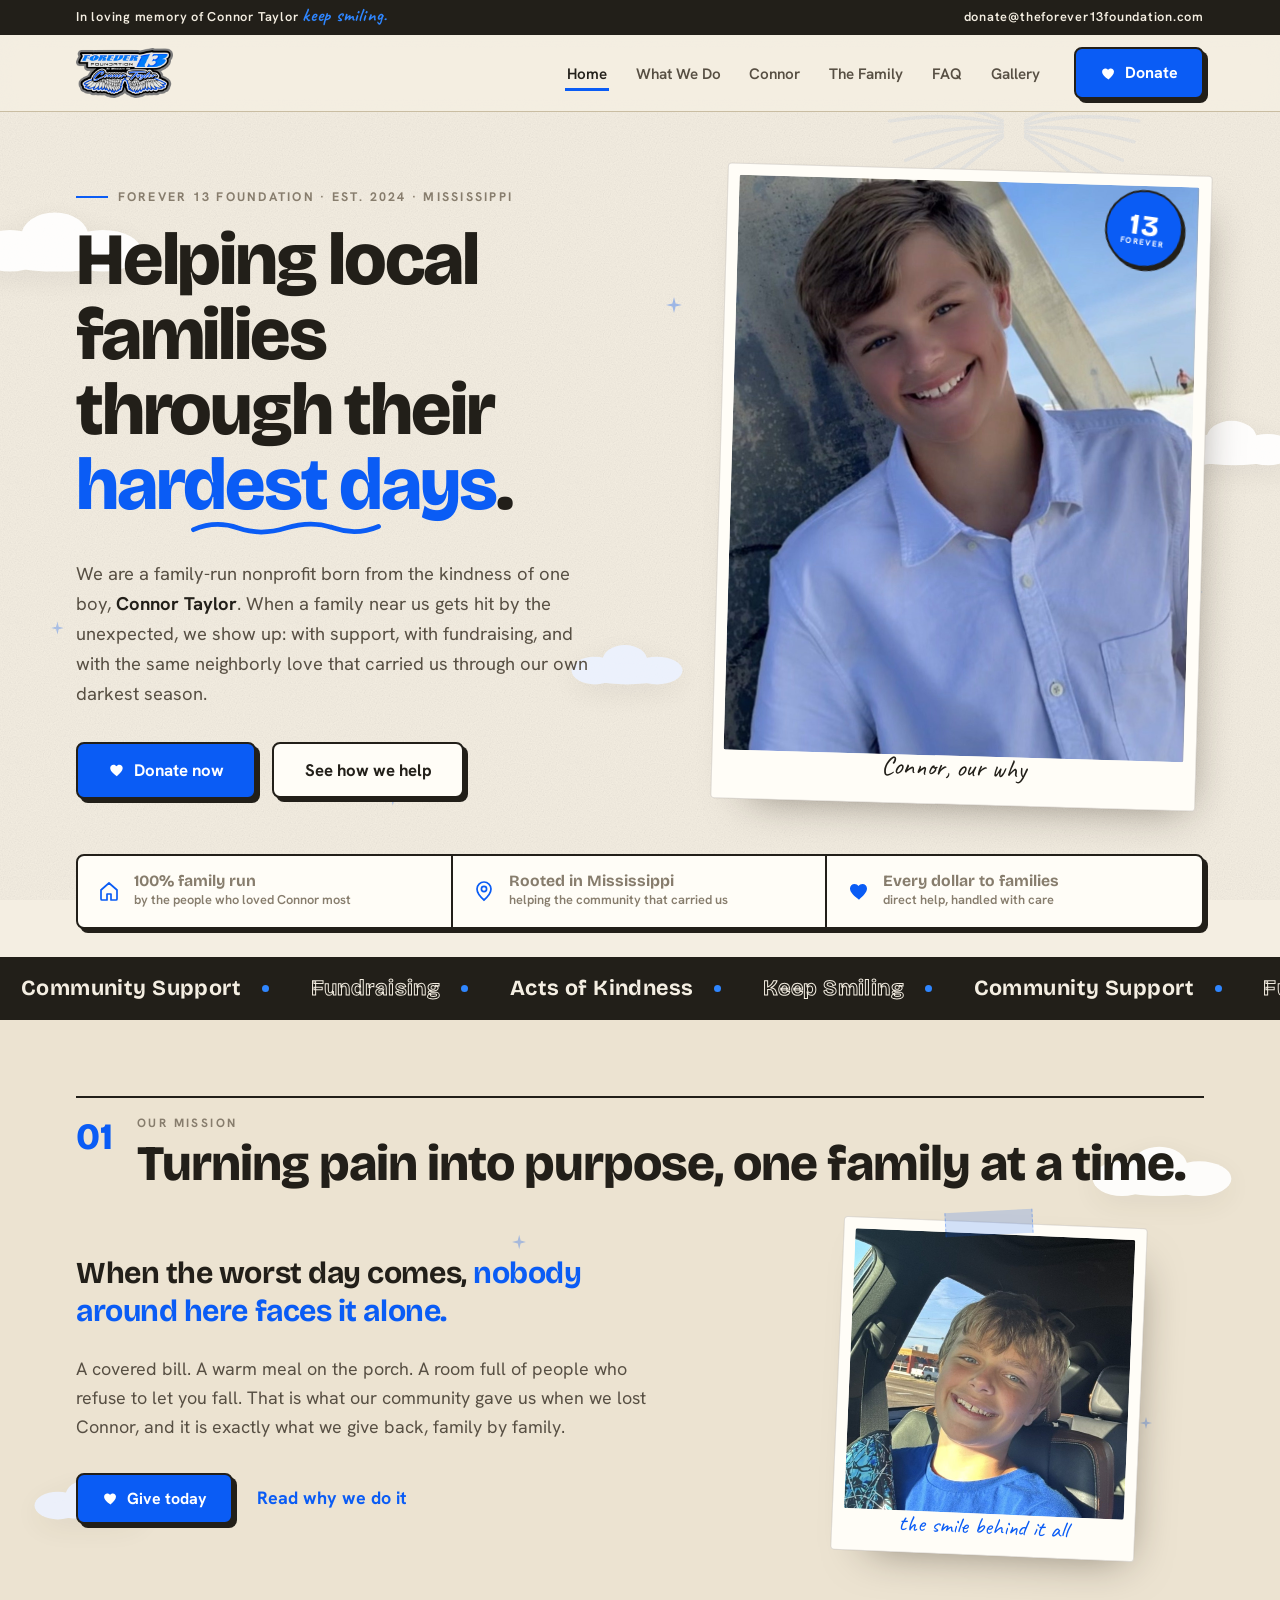
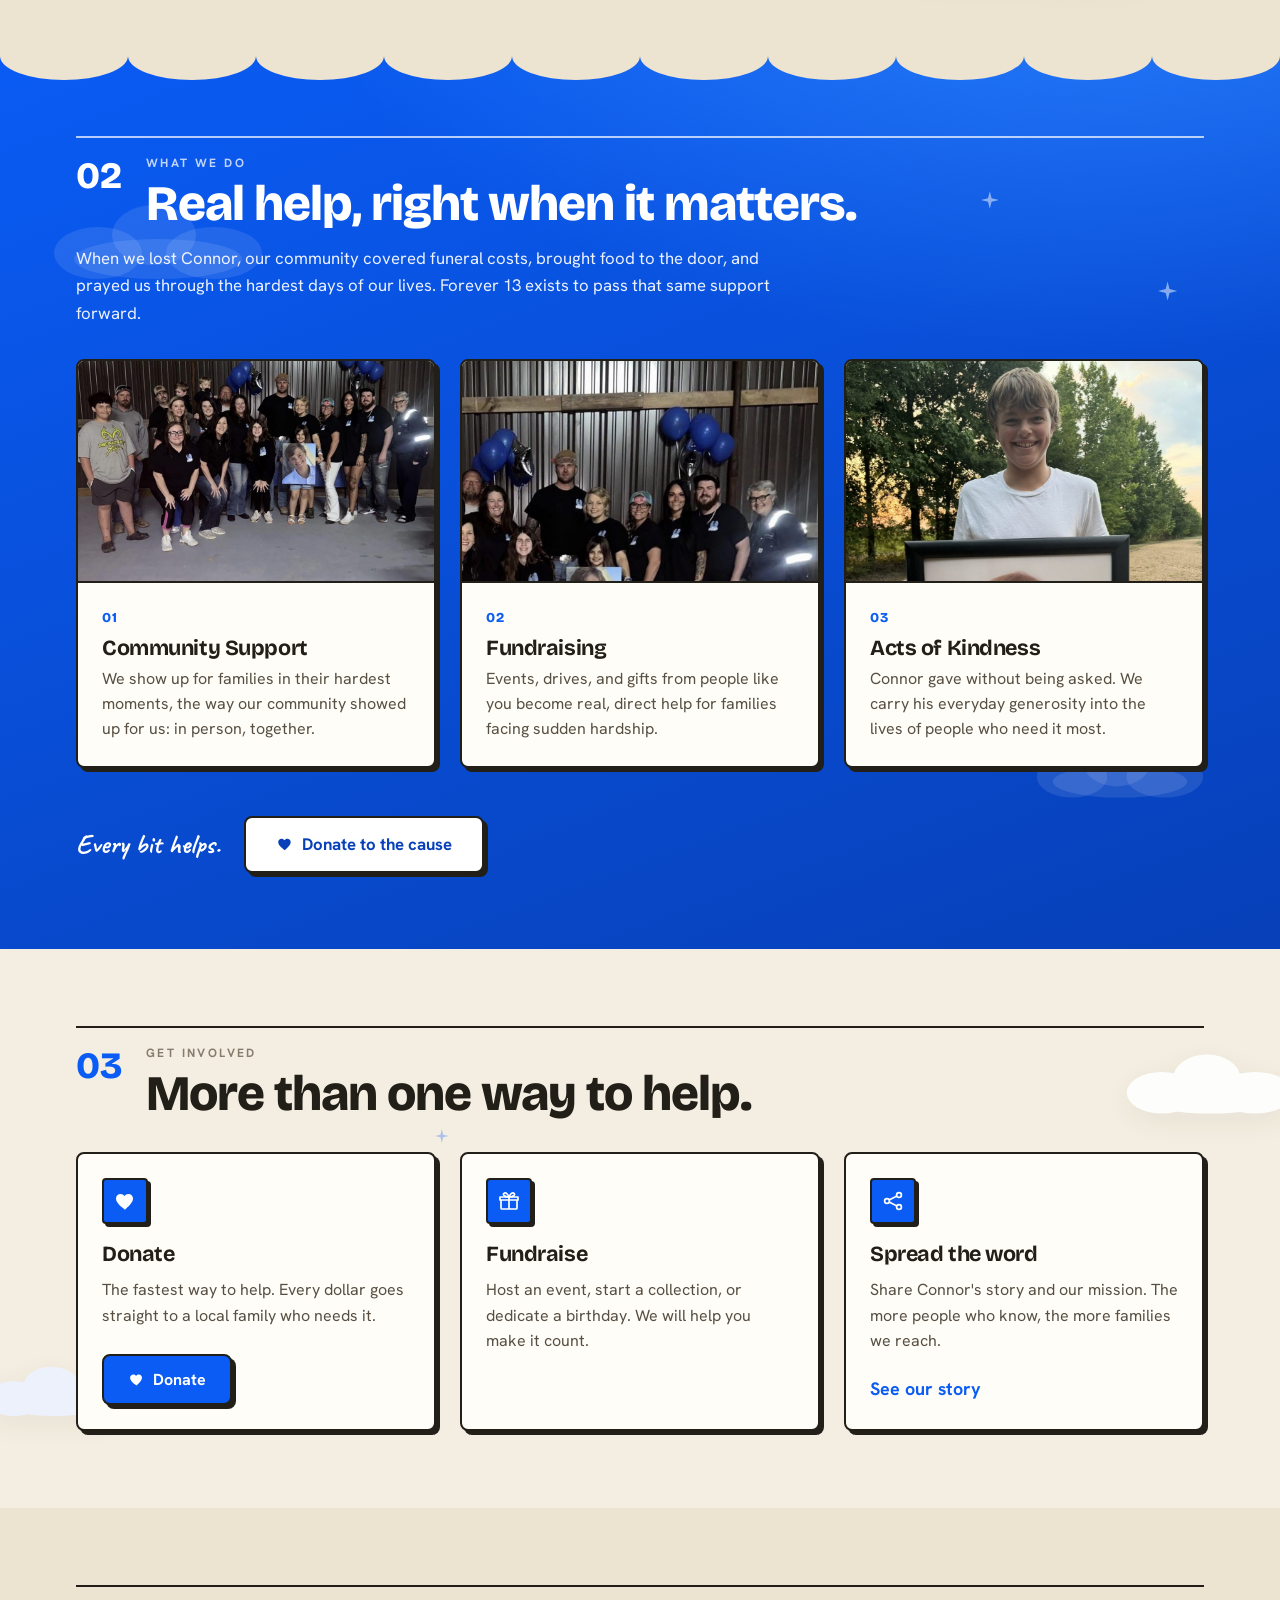
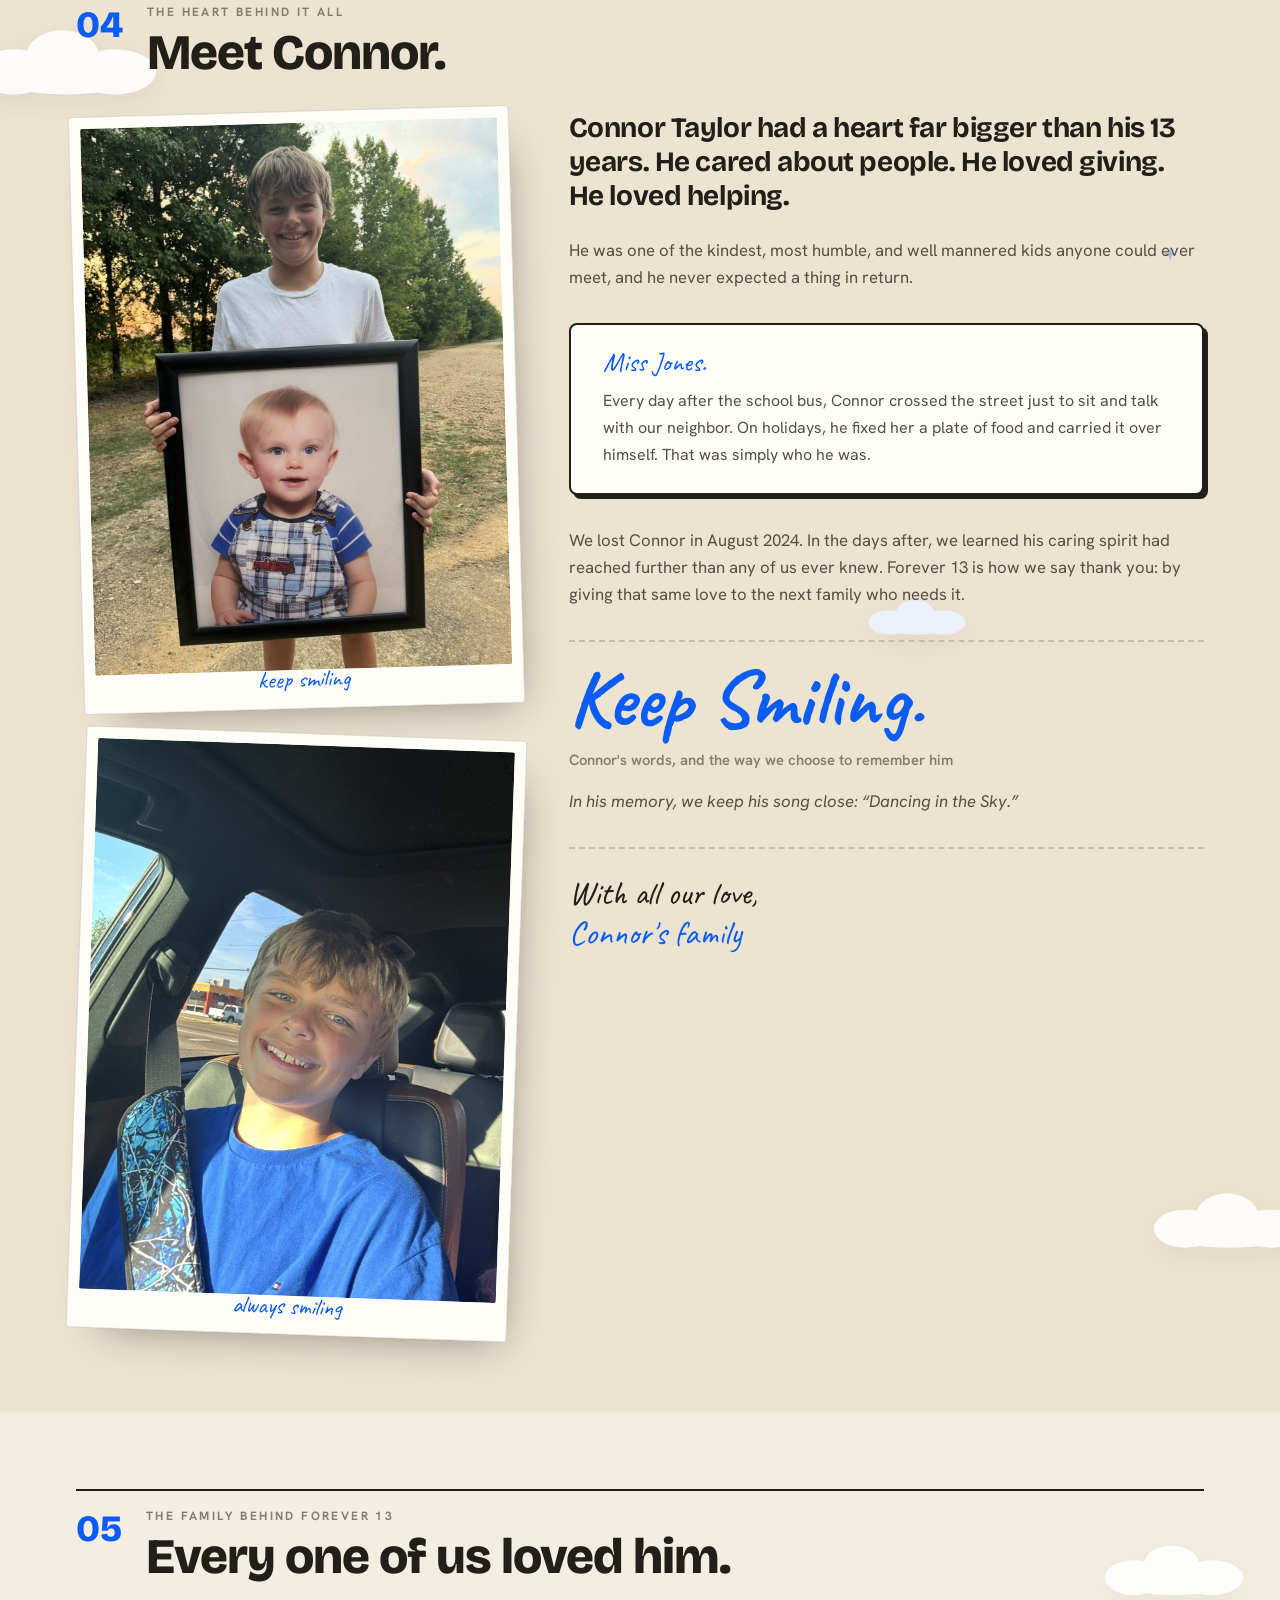
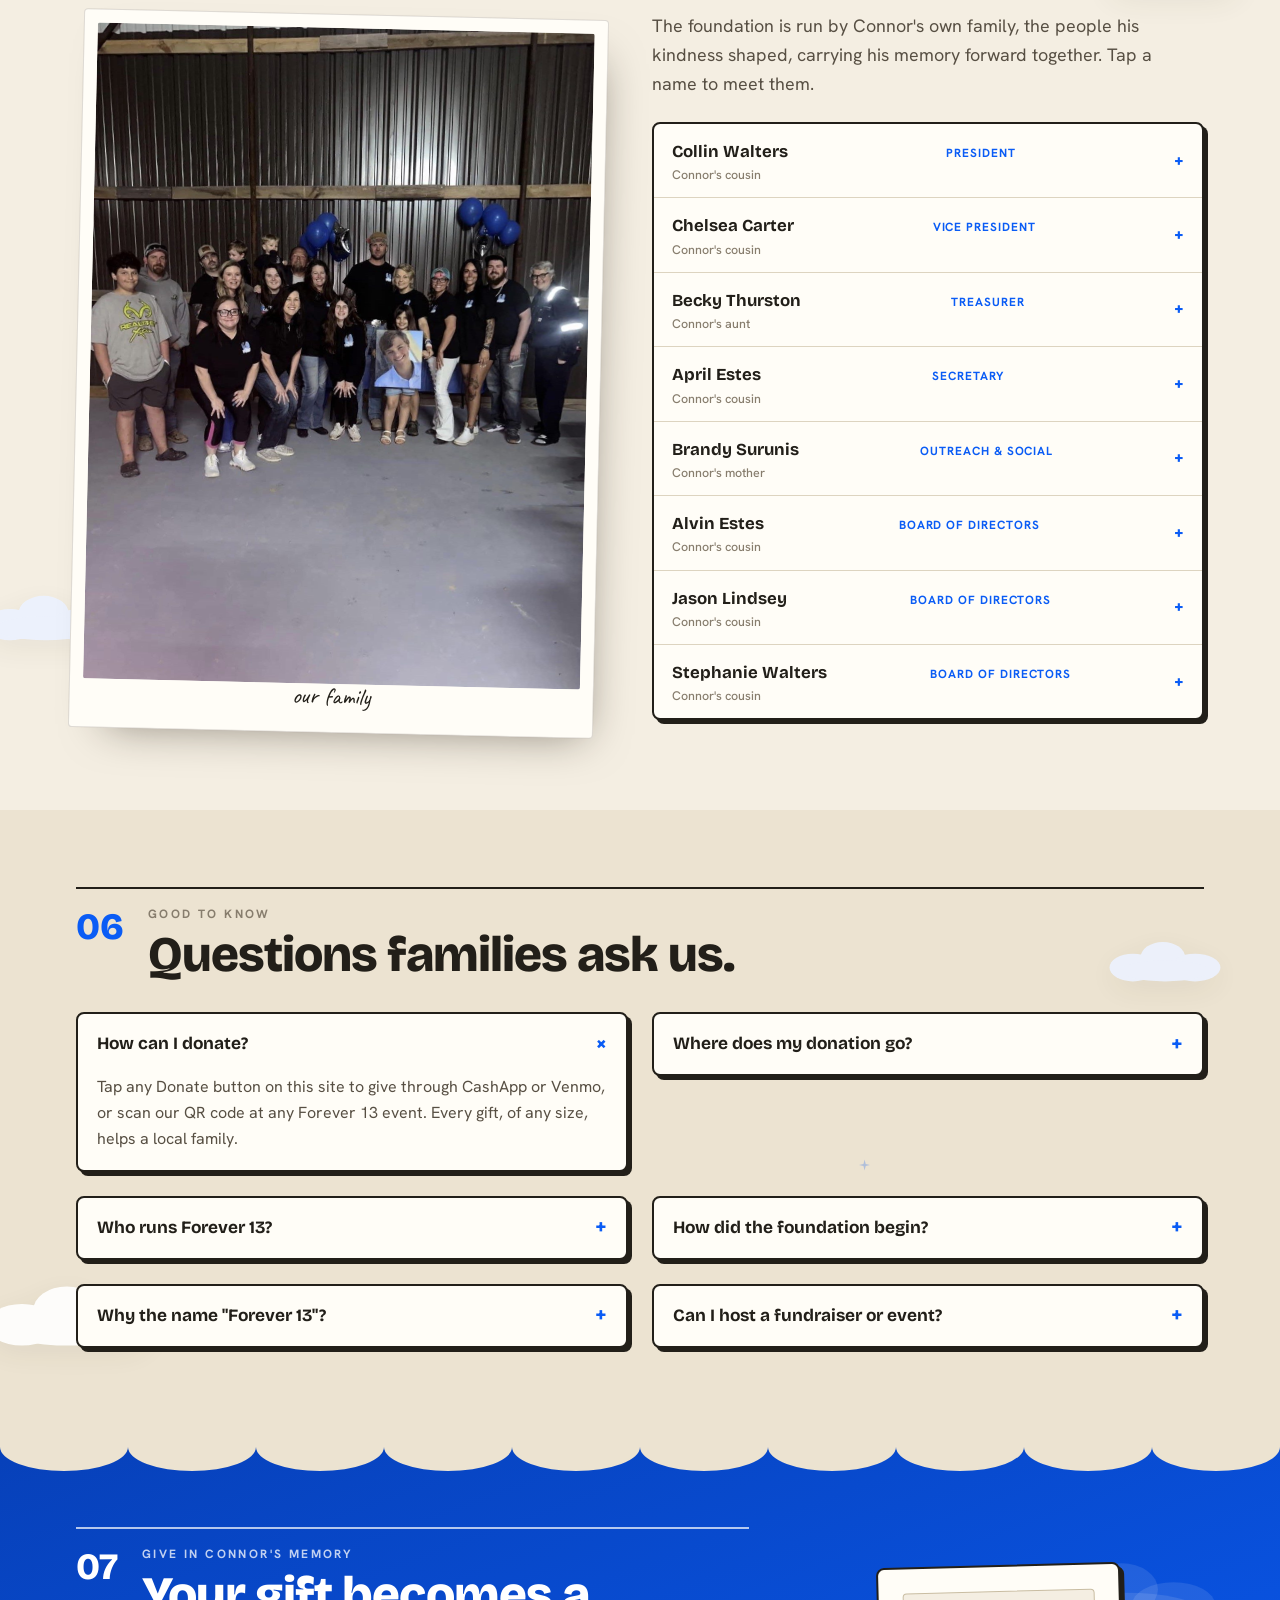
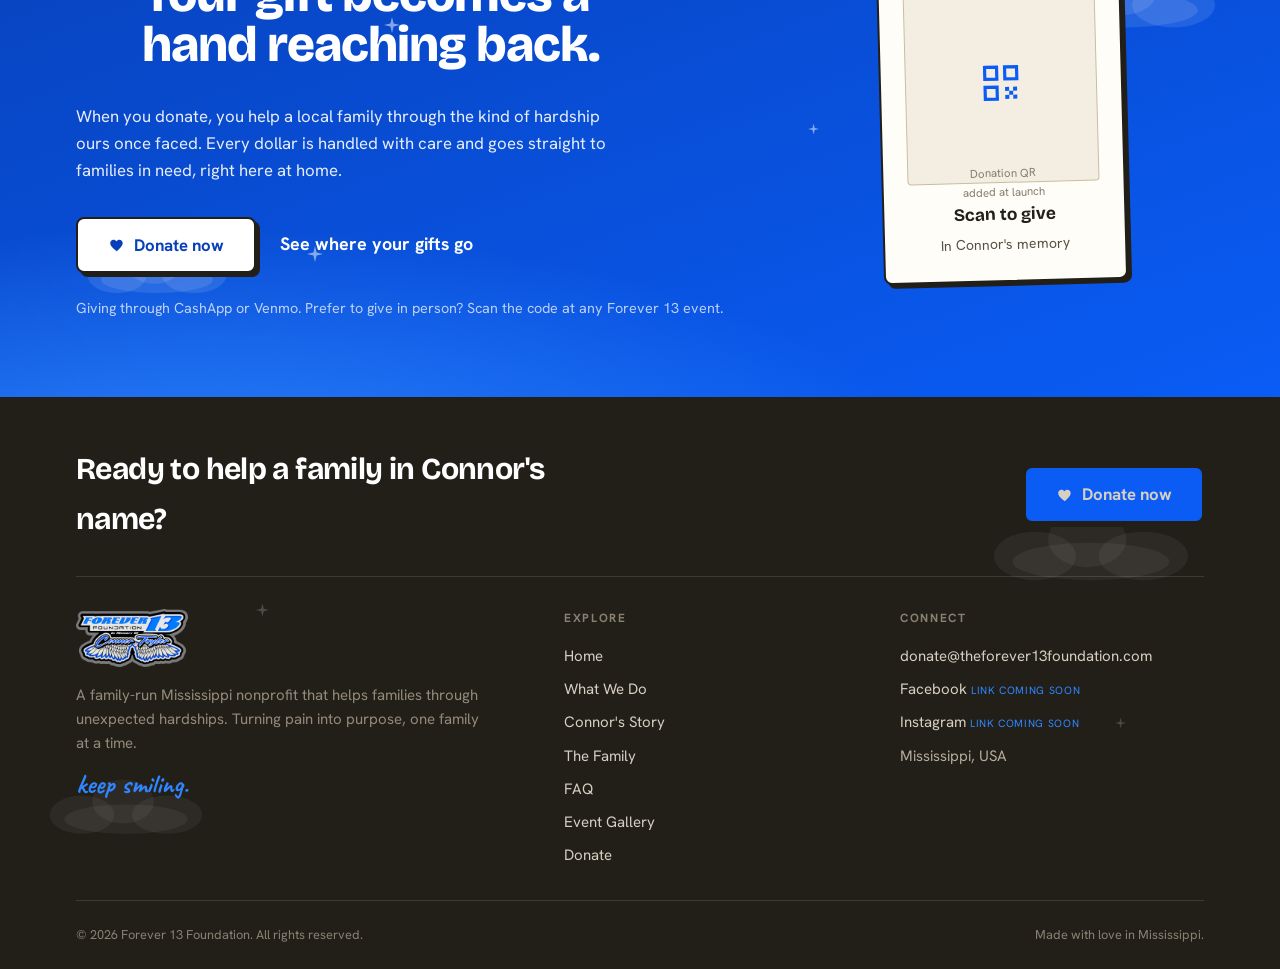
==== index.html @ 0d4c7479 "Add full team bios from the family's team document Each roster row is now expandable: tap a member's" ====
<!DOCTYPE html>
<html lang="en">
  <head>
    <meta charset="UTF-8" />
    <meta name="viewport" content="width=device-width, initial-scale=1.0" />
    <title>Forever 13 Foundation | A Mississippi Nonprofit</title>
    <meta
      name="description"
      content="Forever 13 Foundation is a family-run Mississippi nonprofit that helps local families through unexpected hardships with community support, fundraising, and acts of kindness. Founded in memory of Connor Taylor."
    />
    <meta name="theme-color" content="#0a5cf5" />
    <meta property="og:type" content="website" />
    <meta property="og:title" content="Forever 13 Foundation | A Mississippi Nonprofit" />
    <meta property="og:description" content="Helping local families through their hardest days. Turning pain into purpose, one family at a time." />
    <meta property="og:image" content="assets/img/connor-hero.jpg" />
    <link rel="icon" type="image/png" sizes="512x512" href="assets/img/favicon.png" />
    <link rel="apple-touch-icon" href="assets/img/apple-touch-icon.png" />
    <link rel="preconnect" href="https://fonts.googleapis.com" />
    <link rel="preconnect" href="https://fonts.gstatic.com" crossorigin />
    <link
      href="https://fonts.googleapis.com/css2?family=Bricolage+Grotesque:opsz,wght@12..96,500;12..96,600;12..96,700;12..96,800&family=Caveat:wght@600;700&family=Hanken+Grotesk:wght@400;500;600;700&display=swap"
      rel="stylesheet"
    />
    <link rel="stylesheet" href="assets/css/styles.css" />
  </head>
  <body>
    <a class="skip-link" href="#main">Skip to content</a>

    <!-- =========================== SVG sprite =========================== -->
    <svg width="0" height="0" style="position: absolute" aria-hidden="true" focusable="false">
      <symbol id="wings" viewBox="0 0 260 130">
        <g fill="none" stroke="currentColor" stroke-width="3" stroke-linecap="round">
          <path d="M120 52 C96 40 66 36 30 40" /><path d="M120 55 C94 48 60 46 22 52" /><path d="M120 58 C96 56 62 60 26 70" /><path d="M120 61 C98 64 68 72 36 86" /><path d="M120 64 C100 72 76 84 50 100" /><path d="M120 66 C104 78 86 92 66 110" />
          <path d="M140 52 C164 40 194 36 230 40" /><path d="M140 55 C166 48 200 46 238 52" /><path d="M140 58 C164 56 198 60 234 70" /><path d="M140 61 C162 64 192 72 224 86" /><path d="M140 64 C160 72 184 84 210 100" /><path d="M140 66 C156 78 174 92 194 110" />
        </g>
      </symbol>
      <symbol id="cloud" viewBox="0 0 120 44">
        <g fill="currentColor">
          <ellipse cx="30" cy="30" rx="22" ry="13" />
          <ellipse cx="58" cy="21" rx="21" ry="15" />
          <ellipse cx="88" cy="30" rx="24" ry="13" />
          <ellipse cx="60" cy="33" rx="42" ry="10" />
        </g>
      </symbol>
      <symbol id="cloud-scallop" viewBox="0 0 1200 80">
        <path
          fill="currentColor"
          d="M0 40 a60 40 0 0 0 120 0 a60 40 0 0 0 120 0 a60 40 0 0 0 120 0 a60 40 0 0 0 120 0 a60 40 0 0 0 120 0 a60 40 0 0 0 120 0 a60 40 0 0 0 120 0 a60 40 0 0 0 120 0 a60 40 0 0 0 120 0 a60 40 0 0 0 120 0 L1200 0 L0 0 Z"
        />
      </symbol>
      <symbol id="i-heart" viewBox="0 0 24 24"><path fill="currentColor" d="M12 20.7C7.3 17.3 3 13.6 3 9.6 3 7 5 5 7.6 5c1.6 0 3 .8 3.9 2.1C12.4 5.8 13.8 5 15.4 5 18 5 20 7 20 9.6c0 4-4.3 7.7-8 11.1z" /></symbol>
      <symbol id="i-menu" viewBox="0 0 24 24"><path fill="none" stroke="currentColor" stroke-width="2" stroke-linecap="round" d="M4 7h16M4 12h16M4 17h16" /></symbol>
      <symbol id="i-close" viewBox="0 0 24 24"><path fill="none" stroke="currentColor" stroke-width="2" stroke-linecap="round" d="M6 6l12 12M18 6L6 18" /></symbol>
      <symbol id="i-left" viewBox="0 0 24 24"><path fill="none" stroke="currentColor" stroke-width="2" stroke-linecap="round" stroke-linejoin="round" d="M15 5l-7 7 7 7" /></symbol>
      <symbol id="i-right" viewBox="0 0 24 24"><path fill="none" stroke="currentColor" stroke-width="2" stroke-linecap="round" stroke-linejoin="round" d="M9 5l7 7-7 7" /></symbol>
      <symbol id="i-photo" viewBox="0 0 24 24"><rect x="3" y="5" width="18" height="14" rx="2" fill="none" stroke="currentColor" stroke-width="1.6" /><circle cx="8.5" cy="10" r="1.6" fill="currentColor" /><path fill="none" stroke="currentColor" stroke-width="1.6" stroke-linejoin="round" d="M4 17l5-4 4 3 3-2 4 3" /></symbol>
      <symbol id="i-qr" viewBox="0 0 24 24"><path fill="none" stroke="currentColor" stroke-width="1.6" d="M4 4h6v6H4zM14 4h6v6h-6zM4 14h6v6H4z" /><path fill="currentColor" d="M14 14h2v2h-2zM18 14h2v2h-2zM16 16h2v2h-2zM14 18h2v2h-2zM18 18h2v2h-2z" /></symbol>
      <symbol id="i-gift" viewBox="0 0 24 24"><path fill="none" stroke="currentColor" stroke-width="1.7" stroke-linejoin="round" d="M4 11h16v8a1 1 0 0 1-1 1H5a1 1 0 0 1-1-1zM3 8h18v3H3zM12 8v12" /><path fill="none" stroke="currentColor" stroke-width="1.7" d="M12 8S10 3 7.5 4C5 5 7 8 12 8zM12 8s2-5 4.5-4C19 5 17 8 12 8z" /></symbol>
      <symbol id="i-share" viewBox="0 0 24 24"><g fill="none" stroke="currentColor" stroke-width="1.7"><circle cx="6" cy="12" r="2.4" /><circle cx="18" cy="6" r="2.4" /><circle cx="18" cy="18" r="2.4" /><path d="M8.1 10.9l7.8-3.8M8.1 13.1l7.8 3.8" /></g></symbol>
      <symbol id="i-pin" viewBox="0 0 24 24"><path fill="none" stroke="currentColor" stroke-width="1.7" d="M12 21s-7-6.1-7-11a7 7 0 0 1 14 0c0 4.9-7 11-7 11z" /><circle cx="12" cy="10" r="2.6" fill="none" stroke="currentColor" stroke-width="1.7" /></symbol>
      <symbol id="spark" viewBox="0 0 24 24"><path fill="currentColor" d="M12 0 L14.4 9.6 L24 12 L14.4 14.4 L12 24 L9.6 14.4 L0 12 L9.6 9.6 Z" /></symbol>
      <symbol id="i-home" viewBox="0 0 24 24"><path fill="none" stroke="currentColor" stroke-width="1.7" stroke-linejoin="round" d="M4 11l8-7 8 7v9a1 1 0 0 1-1 1h-5v-6h-4v6H5a1 1 0 0 1-1-1z" /></symbol>
    </svg>

    <!-- ============================== Topbar ============================ -->
    <div class="topbar">
      <div class="container topbar__inner">
        <span>In loving memory of Connor Taylor <span class="script">keep smiling.</span></span>
        <span class="topbar__right"><a href="mailto:donate@theforever13foundation.com">donate@theforever13foundation.com</a></span>
      </div>
    </div>

    <!-- ============================== Header ============================= -->
    <header class="site-header">
      <div class="container site-header__inner">
        <a class="brand" href="index.html" aria-label="Forever 13 Foundation home">
          <img src="assets/img/logo.png" alt="Forever 13 Foundation, in memory of Connor Taylor" />
        </a>
        <nav class="nav" data-nav aria-label="Primary">
          <ul class="nav__links">
            <li><a href="index.html" aria-current="page">Home</a></li>
            <li><a href="#dowork">What We Do</a></li>
            <li><a href="#connor">Connor</a></li>
            <li><a href="#family">The Family</a></li>
            <li><a href="#faq">FAQ</a></li>
            <li><a href="gallery.html">Gallery</a></li>
          </ul>
          <a class="btn" data-donate href="#give">
            <svg class="heartbeat" aria-hidden="true"><use href="#i-heart" /></svg>Donate
          </a>
          <button class="nav__toggle" data-nav-toggle aria-label="Menu" aria-expanded="false">
            <svg aria-hidden="true"><use href="#i-menu" /></svg>
          </button>
        </nav>
      </div>
    </header>

    <main id="main">
      <!-- =============================== Hero ============================ -->
      <section class="hero">
        <svg class="hero__watermark" data-parallax aria-hidden="true"><use href="#wings" /></svg>
        <svg class="cloud" style="top: 6%; left: -3%; width: 12rem; --dur: 30s" aria-hidden="true"><use href="#cloud" /></svg>
        <svg class="cloud cloud--tint" style="bottom: 26%; left: 44%; width: 8rem; --dur: 24s; --del: -8s" aria-hidden="true"><use href="#cloud" /></svg>
        <svg class="cloud" style="top: 30%; right: -2%; width: 9rem; --dur: 27s; --del: -5s" aria-hidden="true"><use href="#cloud" /></svg>
        <svg class="spark" style="top: 14%; left: 52%; width: 1rem; color: var(--blue); opacity: 0.35; --tdel: -1s; --sx: 18px; --sy: -22px" aria-hidden="true"><use href="#spark" /></svg>
        <svg class="spark" style="bottom: 30%; left: 4%; width: 0.8rem; color: var(--blue); opacity: 0.3; --tdel: -2.5s; --sx: -14px; --sy: -16px" aria-hidden="true"><use href="#spark" /></svg>
        <svg class="spark" style="top: 48%; right: 6%; width: 0.7rem; color: var(--blue); opacity: 0.3; --tdel: -4s; --sdur: 11s; --sy: -26px" aria-hidden="true"><use href="#spark" /></svg>
        <svg class="spark" style="bottom: 10%; left: 30%; width: 1.1rem; color: var(--blue); opacity: 0.25; --tdel: -1.2s; --sdur: 8s; --sx: 20px" aria-hidden="true"><use href="#spark" /></svg>
        <div class="container">
          <div class="hero__grid">
            <div class="hero__content">
              <p class="hero__eyebrow">Forever 13 Foundation &middot; Est. 2024 &middot; Mississippi</p>
              <h1 class="hero__title">
                Helping local families through their <span class="u">hardest days</span>.
              </h1>
              <p class="hero__copy">
                We are a family-run nonprofit born from the kindness of one boy,
                <b>Connor Taylor</b>. When a family near us gets hit by the
                unexpected, we show up: with support, with fundraising, and with
                the same neighborly love that carried us through our own darkest
                season.
              </p>
              <div class="hero__actions">
                <a class="btn btn--lg" data-donate href="#give">
                  <svg class="heartbeat" aria-hidden="true"><use href="#i-heart" /></svg>
                  Donate now
                </a>
                <a class="btn btn--paper btn--lg" href="#dowork">See how we help</a>
              </div>
            </div>

            <div class="hero__photo">
              <figure>
                <div class="frame-img">
                  <img
                    src="assets/img/connor-hero.jpg"
                    alt="Connor Taylor smiling on the beach"
                    width="1179"
                    height="1474"
                  />
                </div>
                <figcaption>Connor, our why</figcaption>
              </figure>
              <div class="hero__sticker" aria-hidden="true">
                <span><b>13</b>forever</span>
              </div>
            </div>
          </div>

          <div class="factbar">
            <div class="fact">
              <svg aria-hidden="true"><use href="#i-home" /></svg>
              <span><b>100% family run</b><span>by the people who loved Connor most</span></span>
            </div>
            <div class="fact">
              <svg aria-hidden="true"><use href="#i-pin" /></svg>
              <span><b>Rooted in Mississippi</b><span>helping the community that carried us</span></span>
            </div>
            <div class="fact">
              <svg aria-hidden="true"><use href="#i-heart" /></svg>
              <span><b>Every dollar to families</b><span>direct help, handled with care</span></span>
            </div>
          </div>
        </div>
      </section>
      <span data-hero-end aria-hidden="true"></span>

      <!-- ============================= Marquee ========================== -->
      <div class="marquee" aria-hidden="true">
        <div class="marquee__track">
          <span>Community Support</span><span class="alt">Fundraising</span><span>Acts of Kindness</span><span class="alt">Keep Smiling</span><span>Community Support</span><span class="alt">Fundraising</span><span>Acts of Kindness</span><span class="alt">Keep Smiling</span><span>Community Support</span><span class="alt">Fundraising</span><span>Acts of Kindness</span><span class="alt">Keep Smiling</span>
          <span>Community Support</span><span class="alt">Fundraising</span><span>Acts of Kindness</span><span class="alt">Keep Smiling</span><span>Community Support</span><span class="alt">Fundraising</span><span>Acts of Kindness</span><span class="alt">Keep Smiling</span><span>Community Support</span><span class="alt">Fundraising</span><span>Acts of Kindness</span><span class="alt">Keep Smiling</span>
        </div>
      </div>

      <!-- ============================= Mission ========================== -->
      <section class="section mission">
        <svg class="cloud" style="top: 12%; right: 3%; width: 10rem; --dur: 28s" aria-hidden="true"><use href="#cloud" /></svg>
        <svg class="cloud cloud--tint" style="bottom: 10%; left: 2%; width: 8rem; --dur: 23s; --del: -7s" aria-hidden="true"><use href="#cloud" /></svg>
        <svg class="spark" style="top: 24%; left: 40%; width: 0.9rem; color: var(--blue); opacity: 0.3; --tdel: -3s; --sx: 18px; --sy: -14px" aria-hidden="true"><use href="#spark" /></svg>
        <svg class="spark" style="bottom: 22%; right: 10%; width: 0.75rem; color: var(--blue); opacity: 0.28; --tdel: -1.6s; --sdur: 10s; --sx: -16px; --sy: -22px" aria-hidden="true"><use href="#spark" /></svg>
        <div class="container">
          <header class="sec-head sa">
            <span class="sec-index">01</span>
            <div>
              <p class="sec-label">Our mission</p>
              <h2>Turning pain into purpose, one family at a time.</h2>
            </div>
          </header>
          <div class="mission__grid">
            <div>
              <p class="mission__statement sa">
                When the worst day comes, <em>nobody around here faces it alone.</em>
              </p>
              <p class="mission__copy sa">
                A covered bill. A warm meal on the porch. A room full of people
                who refuse to let you fall. That is what our community gave us
                when we lost Connor, and it is exactly what we give back, family
                by family.
              </p>
              <div class="mission__actions sa">
                <a class="btn" data-donate href="#give">
                  <svg class="heartbeat" aria-hidden="true"><use href="#i-heart" /></svg>
                  Give today
                </a>
                <a class="textlink" href="#connor">Read why we do it</a>
              </div>
            </div>
            <div class="mission__photo floaty sa-pop">
              <span class="tape" aria-hidden="true"></span>
              <figure>
                <div class="frame-img">
                  <img
                    src="assets/img/mission-smile.jpg"
                    alt="Connor Taylor smiling in the sunshine"
                    width="900"
                    height="900"
                    loading="lazy"
                  />
                </div>
                <figcaption>the smile behind it all</figcaption>
              </figure>
            </div>
          </div>
        </div>
      </section>

      <!-- =========================== What we do ========================= -->
      <section class="section dowork on-blue" id="dowork">
        <svg class="cloud-edge cloud-edge--alt" viewBox="0 0 1200 80" preserveAspectRatio="none" aria-hidden="true"><use href="#cloud-scallop" /></svg>
        <svg class="dowork__wm" aria-hidden="true"><use href="#wings" /></svg>
        <svg class="cloud cloud--ghost" style="top: 14%; left: 3%; width: 15rem; --dur: 34s" aria-hidden="true"><use href="#cloud" /></svg>
        <svg class="cloud cloud--ghost" style="bottom: 12%; right: 5%; width: 12rem; --dur: 26s; --del: -12s" aria-hidden="true"><use href="#cloud" /></svg>
        <svg class="cloud cloud--ghost" style="top: 46%; left: 40%; width: 9rem; --dur: 22s; --del: -6s" aria-hidden="true"><use href="#cloud" /></svg>
        <svg class="spark" style="top: 10%; right: 22%; width: 1.1rem; --tdel: -1.4s; --sx: -20px; --sy: -18px" aria-hidden="true"><use href="#spark" /></svg>
        <svg class="spark" style="top: 60%; left: 8%; width: 0.85rem; --tdel: -3.2s; --sdur: 10s; --sx: 16px; --sy: -24px" aria-hidden="true"><use href="#spark" /></svg>
        <svg class="spark" style="bottom: 14%; right: 40%; width: 0.9rem; --tdel: -2s; --sx: 18px; --sy: -18px" aria-hidden="true"><use href="#spark" /></svg>
        <svg class="spark" style="top: 30%; left: 22%; width: 0.7rem; --tdel: -0.8s; --sdur: 12s; --sx: -20px; --sy: -14px" aria-hidden="true"><use href="#spark" /></svg>
        <svg class="spark" style="top: 20%; right: 8%; width: 1.2rem; --tdel: -3.6s; --sdur: 8s; --sy: -28px" aria-hidden="true"><use href="#spark" /></svg>
        <svg class="spark" style="bottom: 34%; left: 46%; width: 0.8rem; --tdel: -5s; --sdur: 10s; --sx: 22px; --sy: -10px" aria-hidden="true"><use href="#spark" /></svg>
        <div class="container">
          <header class="sec-head sa">
            <span class="sec-index">02</span>
            <div>
              <p class="sec-label">What we do</p>
              <h2>Real help, right when it matters.</h2>
            </div>
          </header>
          <p class="dowork__intro sa">
            When we lost Connor, our community covered funeral costs, brought
            food to the door, and prayed us through the hardest days of our
            lives. Forever 13 exists to pass that same support forward.
          </p>
          <div class="pillars">
            <article class="pillar sa">
              <div class="pillar__img">
                <img src="assets/img/community.jpg" alt="The Forever 13 community gathered together at an event" width="1100" height="718" loading="lazy" />
              </div>
              <div class="pillar__body">
                <span class="pillar__num">01</span>
                <h3>Community Support</h3>
                <p>We show up for families in their hardest moments, the way our community showed up for us: in person, together.</p>
              </div>
            </article>
            <article class="pillar sa" style="animation-range: entry 0% entry 65%">
              <div class="pillar__img">
                <img src="assets/img/pillar-fundraising.jpg" alt="Blue balloons and smiling friends at a Forever 13 fundraiser" width="1000" height="628" loading="lazy" />
              </div>
              <div class="pillar__body">
                <span class="pillar__num">02</span>
                <h3>Fundraising</h3>
                <p>Events, drives, and gifts from people like you become real, direct help for families facing sudden hardship.</p>
              </div>
            </article>
            <article class="pillar sa" style="animation-range: entry 0% entry 75%">
              <div class="pillar__img">
                <img src="assets/img/pillar-kindness.jpg" alt="Connor smiling while holding a framed photo of himself as a baby" width="1000" height="625" loading="lazy" />
              </div>
              <div class="pillar__body">
                <span class="pillar__num">03</span>
                <h3>Acts of Kindness</h3>
                <p>Connor gave without being asked. We carry his everyday generosity into the lives of people who need it most.</p>
              </div>
            </article>
          </div>
          <div class="dowork__cta">
            <p class="script">Every bit helps.</p>
            <a class="btn btn--white btn--lg" data-donate href="#give">
              <svg class="heartbeat" aria-hidden="true"><use href="#i-heart" /></svg>
              Donate to the cause
            </a>
          </div>
        </div>
      </section>

      <!-- ========================== Get involved ======================== -->
      <section class="section involve" id="involve">
        <svg class="cloud" style="top: 10%; right: -2%; width: 12rem; --dur: 30s" aria-hidden="true"><use href="#cloud" /></svg>
        <svg class="cloud cloud--tint" style="bottom: 8%; left: -2%; width: 10rem; --dur: 25s; --del: -11s" aria-hidden="true"><use href="#cloud" /></svg>
        <svg class="spark" style="top: 20%; left: 34%; width: 0.85rem; color: var(--blue); opacity: 0.3; --tdel: -2.4s; --sx: 16px; --sy: -18px" aria-hidden="true"><use href="#spark" /></svg>
        <svg class="spark" style="bottom: 18%; right: 6%; width: 0.7rem; color: var(--blue); opacity: 0.28; --tdel: -4.2s; --sdur: 11s; --sx: -18px; --sy: -14px" aria-hidden="true"><use href="#spark" /></svg>
        <div class="container">
          <header class="sec-head sa">
            <span class="sec-index">03</span>
            <div>
              <p class="sec-label">Get involved</p>
              <h2>More than one way to help.</h2>
            </div>
          </header>
          <div class="involve__grid">
            <article class="help sa">
              <span class="help__icon"><svg aria-hidden="true"><use href="#i-heart" /></svg></span>
              <h3>Donate</h3>
              <p>The fastest way to help. Every dollar goes straight to a local family who needs it.</p>
              <a class="btn" data-donate href="#give">
                <svg class="heartbeat" aria-hidden="true"><use href="#i-heart" /></svg>
                Donate
              </a>
            </article>
            <article class="help sa" style="animation-range: entry 0% entry 65%">
              <span class="help__icon"><svg aria-hidden="true"><use href="#i-gift" /></svg></span>
              <h3>Fundraise</h3>
              <p>Host an event, start a collection, or dedicate a birthday. We will help you make it count.</p>
            </article>
            <article class="help sa" style="animation-range: entry 0% entry 75%">
              <span class="help__icon"><svg aria-hidden="true"><use href="#i-share" /></svg></span>
              <h3>Spread the word</h3>
              <p>Share Connor's story and our mission. The more people who know, the more families we reach.</p>
              <a class="textlink" href="gallery.html">See our story</a>
            </article>
          </div>
        </div>
      </section>

      <!-- ============================== Connor ========================== -->
      <section class="section connor" id="connor">
        <svg class="cloud" style="top: 5%; left: -3%; width: 13rem; --dur: 32s" aria-hidden="true"><use href="#cloud" /></svg>
        <svg class="cloud" style="bottom: 8%; right: -3%; width: 11rem; --dur: 26s; --del: -9s" aria-hidden="true"><use href="#cloud" /></svg>
        <svg class="cloud cloud--tint" style="top: 42%; right: 24%; width: 7rem; --dur: 21s; --del: -4s" aria-hidden="true"><use href="#cloud" /></svg>
        <svg class="spark" style="top: 18%; right: 8%; width: 0.9rem; color: var(--blue); opacity: 0.3; --tdel: -2.2s; --sx: -16px; --sy: -20px" aria-hidden="true"><use href="#spark" /></svg>
        <svg class="spark" style="bottom: 26%; left: 6%; width: 0.75rem; color: var(--blue); opacity: 0.28; --tdel: -1s; --sdur: 10s; --sx: 18px; --sy: -12px" aria-hidden="true"><use href="#spark" /></svg>
        <div class="container">
          <header class="sec-head sa">
            <span class="sec-index">04</span>
            <div>
              <p class="sec-label">The heart behind it all</p>
              <h2>Meet Connor.</h2>
            </div>
          </header>
          <div class="connor__grid">
            <div class="connor__media">
              <figure class="photo-mat photo-mat--a sa-photo">
                <div class="frame-img">
                  <img src="assets/img/connor-memory.jpg" alt="Connor holding a framed photo of himself as a toddler" width="1179" height="1545" loading="lazy" />
                </div>
                <figcaption>keep smiling</figcaption>
              </figure>
              <figure class="photo-mat photo-mat--b sa-photo">
                <div class="frame-img">
                  <img src="assets/img/connor-smile.jpg" alt="Connor Taylor grinning in the car" width="1179" height="1557" loading="lazy" />
                </div>
                <figcaption>always smiling</figcaption>
              </figure>
            </div>
            <div class="connor__body">
              <p class="lead sa">
                Connor Taylor had a heart far bigger than his 13 years. He cared
                about people. He loved giving. He loved helping.
              </p>
              <p class="sa">
                He was one of the kindest, most humble, and well mannered kids
                anyone could ever meet, and he never expected a thing in return.
              </p>

              <div class="memory-note sa">
                <span class="label">Miss Jones.</span>
                <p>
                  Every day after the school bus, Connor crossed the street just
                  to sit and talk with our neighbor. On holidays, he fixed her a
                  plate of food and carried it over himself. That was simply who
                  he was.
                </p>
              </div>

              <p class="sa">
                We lost Connor in August 2024. In the days after, we learned his
                caring spirit had reached further than any of us ever knew.
                Forever 13 is how we say thank you: by giving that same love to
                the next family who needs it.
              </p>

              <div class="connor__quote sa">
                <p class="big">Keep&nbsp;Smiling.</p>
                <cite>Connor's words, and the way we choose to remember him</cite>
              </div>
              <p class="connor__song sa">
                In his memory, we keep his song close: <em>“Dancing in the Sky.”</em>
              </p>

              <div class="signoff sa">
                <p>With all our love,<br /><span class="sig">Connor's family</span></p>
              </div>
            </div>
          </div>
        </div>
      </section>

      <!-- ============================== Family ========================== -->
      <section class="section family" id="family">
        <svg class="cloud" style="top: 8%; right: 2%; width: 10rem; --dur: 28s" aria-hidden="true"><use href="#cloud" /></svg>
        <svg class="cloud cloud--tint" style="bottom: 12%; left: -2%; width: 9rem; --dur: 24s; --del: -8s" aria-hidden="true"><use href="#cloud" /></svg>
        <svg class="spark" style="top: 16%; left: 44%; width: 0.8rem; color: var(--blue); opacity: 0.3; --tdel: -3.2s; --sx: 14px; --sy: -18px" aria-hidden="true"><use href="#spark" /></svg>
        <svg class="spark" style="bottom: 14%; right: 20%; width: 0.7rem; color: var(--blue); opacity: 0.26; --tdel: -1.4s; --sdur: 12s; --sx: -16px; --sy: -16px" aria-hidden="true"><use href="#spark" /></svg>
        <div class="container">
          <header class="sec-head sa">
            <span class="sec-index">05</span>
            <div>
              <p class="sec-label">The family behind Forever 13</p>
              <h2>Every one of us loved him.</h2>
            </div>
          </header>
          <div class="family__grid">
            <figure class="family__photo sa-photo">
              <div class="frame-img">
                <img src="assets/img/family-event.jpg" alt="The Forever 13 family together at an event, holding Connor's portrait" width="1179" height="1554" loading="lazy" />
              </div>
              <figcaption>our family</figcaption>
            </figure>
            <div class="family__intro">
              <p class="sa">
                The foundation is run by Connor's own family, the people his
                kindness shaped, carrying his memory forward together. Tap a
                name to meet them.
              </p>
              <!-- NOTE: the team doc lists the VP as "Chelsea Carter" in its heading and
                   "Chelsea Williams" in her bio. Confirm the surname before launch; the
                   bio below uses her first name only so it is accurate either way. -->
              <div class="roster sa">
                <details class="roster__item">
                  <summary class="roster__row"><span><b>Collin Walters</b><span class="who">Connor's cousin</span></span><span class="role">President</span></summary>
                  <p class="roster__bio">Collin is the President of The Forever 13 Foundation, established to give back to the community that supported his family after the tragic loss of his 13-year-old cousin, Connor. A dedicated local business owner, husband to Stephanie, and father of two, Collin leads the foundation to turn a family tragedy into a lasting legacy of hope. He pours his gratitude into helping other local families and keeping his cousin's memory alive.</p>
                </details>
                <details class="roster__item">
                  <summary class="roster__row"><span><b>Chelsea Carter</b><span class="who">Connor's cousin</span></span><span class="role">Vice President</span></summary>
                  <p class="roster__bio">Chelsea serves as the Vice President, driven by her deep love for her younger cousin, Connor. As his older cousin, she channels her grief into building a supportive community legacy that honors his beautiful life. Chelsea is also a dedicated wife who works closely with her family to ensure that no one walks through tragedy alone.</p>
                </details>
                <details class="roster__item">
                  <summary class="roster__row"><span><b>Becky Thurston</b><span class="who">Connor's aunt</span></span><span class="role">Treasurer</span></summary>
                  <p class="roster__bio">Becky serves as the Treasurer, driven by her deep love for her nephew, Connor, and a fierce dedication to honoring his memory. As his aunt, she ensures that every single dollar donated to the organization is managed with absolute integrity and directed toward a good cause. Becky is also a devoted wife and mother who pours her heart into giving back to the community that stood by her family.</p>
                </details>
                <details class="roster__item">
                  <summary class="roster__row"><span><b>April Estes</b><span class="who">Connor's cousin</span></span><span class="role">Secretary</span></summary>
                  <p class="roster__bio">April serves as the Secretary, bringing both her professional diligence and deep love as Connor's cousin to the role. She is responsible for capturing every detail of the organization's meetings and minutes, ensuring the foundation runs smoothly and purposefully. Driven by her bond with her cousin, April is dedicated to preserving his legacy and helping the community that fiercely supported her family.</p>
                </details>
                <details class="roster__item">
                  <summary class="roster__row"><span><b>Brandy Surunis</b><span class="who">Connor's mother</span></span><span class="role">Outreach &amp; Social</span></summary>
                  <p class="roster__bio">Brandy serves as the Outreach and Social Media Representative, bringing a mother's profound love and dedication to the heart of the organization. As Connor's mother, she pours her entire soul into reaching as many people as possible, securing the donations needed to support local families facing sudden tragedy. Brandy transforms her personal loss into an unstoppable mission of empathy, ensuring that the same community care that carried her family is extended to others in their most difficult moments.</p>
                </details>
                <details class="roster__item">
                  <summary class="roster__row"><span><b>Alvin Estes</b><span class="who">Connor's cousin</span></span><span class="role">Board of Directors</span></summary>
                  <p class="roster__bio">Alvin serves as a vital member of the Board of Directors, bringing his deep commitment to Connor's memory as his cousin. He works hands-on across all aspects of the foundation to ensure the organization stays true to its mission of community support.</p>
                </details>
                <details class="roster__item">
                  <summary class="roster__row"><span><b>Jason Lindsey</b><span class="who">Connor's cousin</span></span><span class="role">Board of Directors</span></summary>
                  <p class="roster__bio">Jason is a dedicated Board Member who actively assists with all aspects of the foundation out of deep love for his cousin, Connor. His versatile support in planning and operations helps the organization grow and effectively deliver aid to families experiencing tragedy.</p>
                </details>
                <details class="roster__item">
                  <summary class="roster__row"><span><b>Stephanie Walters</b><span class="who">Connor's cousin</span></span><span class="role">Board of Directors</span></summary>
                  <p class="roster__bio">Stephanie serves on the Board of Directors, pouring her heart into every aspect of the foundation's daily operations and strategic planning. As a supportive cousin, wife to Collin, and mother, she is deeply committed to nurturing the community that uplifted her own family.</p>
                </details>
              </div>
            </div>
          </div>
        </div>
      </section>

      <!-- ================================ FAQ =========================== -->
      <section class="section faq" id="faq">
        <svg class="cloud" style="bottom: 6%; left: -2%; width: 12rem; --dur: 30s" aria-hidden="true"><use href="#cloud" /></svg>
        <svg class="cloud cloud--tint" style="top: 12%; right: 4%; width: 8rem; --dur: 22s; --del: -6s" aria-hidden="true"><use href="#cloud" /></svg>
        <svg class="spark" style="top: 26%; left: 8%; width: 0.8rem; color: var(--blue); opacity: 0.3; --tdel: -2.8s; --sx: 16px; --sy: -14px" aria-hidden="true"><use href="#spark" /></svg>
        <svg class="spark" style="bottom: 30%; right: 32%; width: 0.7rem; color: var(--blue); opacity: 0.26; --tdel: -4.6s; --sdur: 9s; --sx: -14px; --sy: -20px" aria-hidden="true"><use href="#spark" /></svg>
        <div class="container">
          <header class="sec-head sa">
            <span class="sec-index">06</span>
            <div>
              <p class="sec-label">Good to know</p>
              <h2>Questions families ask us.</h2>
            </div>
          </header>
          <div class="faq__grid">
            <details class="qa sa" open>
              <summary>How can I donate?</summary>
              <p>
                Tap any Donate button on this site to give through CashApp or
                Venmo, or scan our QR code at any Forever 13 event. Every gift,
                of any size, helps a local family.
              </p>
            </details>
            <details class="qa sa">
              <summary>Where does my donation go?</summary>
              <p>
                Straight to families in our community facing sudden, unexpected
                hardship. Funds are managed with absolute care by our treasurer
                and the family board.
              </p>
            </details>
            <details class="qa sa">
              <summary>Who runs Forever 13?</summary>
              <p>
                Connor's own family. President Collin Walters leads the board,
                and Connor's mother Brandy handles outreach. Nobody here is a
                stranger to why this work matters.
              </p>
            </details>
            <details class="qa sa">
              <summary>How did the foundation begin?</summary>
              <p>
                We lost Connor in August 2024, when he was 13. Our community
                covered costs, brought meals, and carried us through. Forever 13
                was founded to pass that same support forward.
              </p>
            </details>
            <details class="qa sa">
              <summary>Why the name "Forever 13"?</summary>
              <p>
                Connor was 13, and to us he always will be. The angel wings in
                our logo and the words he lived by, keep smiling, are the spirit
                of everything we do.
              </p>
            </details>
            <details class="qa sa">
              <summary>Can I host a fundraiser or event?</summary>
              <p>
                Absolutely. Reach out through our email or socials and we will
                help you plan it, promote it, and make it count for a family in
                need.
              </p>
            </details>
          </div>
        </div>
      </section>

      <!-- =============================== Give =========================== -->
      <section class="section give on-blue" id="give">
        <svg class="cloud-edge cloud-edge--alt" viewBox="0 0 1200 80" preserveAspectRatio="none" aria-hidden="true"><use href="#cloud-scallop" /></svg>
        <svg class="give__wm" aria-hidden="true"><use href="#wings" /></svg>
        <svg class="cloud cloud--ghost" style="top: 16%; right: 4%; width: 13rem; --dur: 30s" aria-hidden="true"><use href="#cloud" /></svg>
        <svg class="cloud cloud--ghost" style="bottom: 10%; left: 6%; width: 10rem; --dur: 24s; --del: -9s" aria-hidden="true"><use href="#cloud" /></svg>
        <svg class="spark" style="top: 22%; left: 30%; width: 1rem; --tdel: -1.8s; --sx: 18px; --sy: -16px" aria-hidden="true"><use href="#spark" /></svg>
        <svg class="spark" style="bottom: 24%; right: 14%; width: 0.85rem; --tdel: -3.4s; --sx: -18px; --sy: -16px" aria-hidden="true"><use href="#spark" /></svg>
        <svg class="spark" style="top: 40%; right: 36%; width: 0.7rem; --tdel: -1.2s; --sdur: 11s; --sx: 20px; --sy: -22px" aria-hidden="true"><use href="#spark" /></svg>
        <svg class="spark" style="bottom: 12%; left: 24%; width: 1rem; --tdel: -5.2s; --sdur: 8s; --sx: 14px; --sy: -26px" aria-hidden="true"><use href="#spark" /></svg>
        <div class="container give__grid">
          <div>
            <header class="sec-head sa">
              <span class="sec-index">07</span>
              <div>
                <p class="sec-label">Give in Connor's memory</p>
                <h2>Your gift becomes a hand reaching back.</h2>
              </div>
            </header>
            <p class="give__copy sa">
              When you donate, you help a local family through the kind of
              hardship ours once faced. Every dollar is handled with care and
              goes straight to families in need, right here at home.
            </p>
            <div class="give__actions sa">
              <a class="btn btn--white btn--lg" data-donate href="#give">
                <svg class="heartbeat" aria-hidden="true"><use href="#i-heart" /></svg>
                Donate now
              </a>
              <a class="textlink" href="gallery.html">See where your gifts go</a>
            </div>
            <p class="give__note">
              Giving through CashApp or Venmo. Prefer to give in person? Scan the
              code at any Forever 13 event.
            </p>
          </div>
          <div class="give__card sa-pop">
            <div class="qr">
              <!-- Drop assets/img/donate-qr.png to replace this placeholder -->
              <div class="qr__ph">
                <svg aria-hidden="true"><use href="#i-qr" /></svg>
                <span>Donation QR<br />added at launch</span>
              </div>
            </div>
            <b>Scan to give</b>
            <p>In Connor's memory</p>
          </div>
        </div>
      </section>
    </main>

    <!-- ============================== Footer ============================ -->
    <footer class="site-footer">
      <svg class="cloud cloud--ink" style="top: 12%; right: 6%; width: 14rem; --dur: 34s" aria-hidden="true"><use href="#cloud" /></svg>
      <svg class="cloud cloud--ink" style="bottom: 16%; left: 3%; width: 11rem; --dur: 27s; --del: -10s" aria-hidden="true"><use href="#cloud" /></svg>
      <svg class="spark" style="top: 24%; left: 20%; width: 0.8rem; opacity: 0.2; --tdel: -2s; --sx: 16px; --sy: -18px" aria-hidden="true"><use href="#spark" /></svg>
      <svg class="spark" style="bottom: 30%; right: 12%; width: 0.7rem; opacity: 0.18; --tdel: -4s; --sdur: 11s; --sx: -14px; --sy: -20px" aria-hidden="true"><use href="#spark" /></svg>
      <div class="container">
        <div class="footer__top">
          <p>Ready to help a family in Connor's name?</p>
          <a class="btn btn--lg" data-donate href="#give">
            <svg class="heartbeat" aria-hidden="true"><use href="#i-heart" /></svg>
            Donate now
          </a>
        </div>
        <div class="footer__grid">
          <div class="footer__brand">
            <img src="assets/img/logo.png" alt="Forever 13 Foundation" />
            <p>
              A family-run Mississippi nonprofit that helps families through
              unexpected hardships. Turning pain into purpose, one family at a
              time.
            </p>
            <span class="script">keep smiling.</span>
          </div>
          <div class="footer__col">
            <h4>Explore</h4>
            <ul>
              <li><a href="index.html">Home</a></li>
              <li><a href="#dowork">What We Do</a></li>
              <li><a href="#connor">Connor's Story</a></li>
              <li><a href="#family">The Family</a></li>
              <li><a href="#faq">FAQ</a></li>
              <li><a href="gallery.html">Event Gallery</a></li>
              <li><a href="#give">Donate</a></li>
            </ul>
          </div>
          <div class="footer__col">
            <h4>Connect</h4>
            <ul>
              <li><a href="mailto:donate@theforever13foundation.com">donate@theforever13foundation.com</a></li>
              <li><a href="#">Facebook</a> <span class="footer__sample">link coming soon</span></li>
              <li><a href="#">Instagram</a> <span class="footer__sample">link coming soon</span></li>
              <li>Mississippi, USA</li>
            </ul>
          </div>
        </div>
        <div class="footer__bottom">
          <span>© <span data-year>2026</span> Forever 13 Foundation. All rights reserved.</span>
          <span>Made with love in Mississippi.</span>
        </div>
      </div>
    </footer>

    <div class="donate-float" data-donate-float>
      <a class="btn" data-donate href="#give">
        <svg class="heartbeat" aria-hidden="true"><use href="#i-heart" /></svg>
        Donate in Connor's memory
      </a>
    </div>

    <script src="assets/js/config.js" defer></script>
    <script src="assets/js/main.js" defer></script>
  </body>
</html>
---- assets/css/styles.css ----
/* ==========================================================================
   Forever 13 Foundation site styles
   "Print + sky": warm paper with grain, ink borders and hard offset shadows,
   electric royal blue, drifting clouds, polaroid photos, editorial numbering.
   Content is ALWAYS visible; scroll effects are native CSS scroll-driven
   animations that simply do nothing in browsers without support.
   ========================================================================== */

:root {
  --paper: #f4eee2;
  --paper-2: #ece3d1;
  --card: #fffdf7;

  --ink: #221f19;
  --ink-2: #574f43;
  --ink-3: #877d6d;

  --blue: #0a5cf5;
  --blue-deep: #0740b8;
  --blue-bright: #2f86ff;
  --blue-050: #ecf2ff;

  --rule: #ddd4c0;
  --rule-strong: #c9bda2;

  --font-display: "Bricolage Grotesque", system-ui, sans-serif;
  --font-sans: "Hanken Grotesk", system-ui, -apple-system, "Segoe UI", sans-serif;
  --font-script: "Caveat", "Segoe Script", cursive;

  --space-1: 0.5rem;
  --space-2: 0.75rem;
  --space-3: 1rem;
  --space-4: 1.5rem;
  --space-5: 2rem;
  --space-6: 3rem;
  --space-7: 4rem;

  --container: 76rem;

  --r-sm: 4px;
  --r: 8px;

  /* Print-style hard shadows + real soft photo shadows */
  --hard: 4px 4px 0 var(--ink);
  --hard-sm: 3px 3px 0 var(--ink);
  --hard-blue: 4px 4px 0 var(--blue-deep);
  --soft: 0 22px 44px -24px rgba(34, 26, 16, 0.45);
  --photo: 14px 20px 44px -24px rgba(34, 26, 16, 0.5);

  --ease: cubic-bezier(0.16, 1, 0.3, 1);
  --header-h: 4.8rem;
}

/* ------------------------------------------------------------------- Reset */
*,
*::before,
*::after {
  box-sizing: border-box;
}
html {
  -webkit-text-size-adjust: 100%;
  scroll-behavior: smooth;
}
body {
  margin: 0;
  font-family: var(--font-sans);
  font-size: clamp(1rem, 0.96rem + 0.2vw, 1.125rem);
  line-height: 1.62;
  color: var(--ink);
  background: var(--paper);
  -webkit-font-smoothing: antialiased;
  text-rendering: optimizeLegibility;
  overflow-x: hidden;
}
body::before {
  content: "";
  position: fixed;
  inset: 0;
  z-index: 1;
  pointer-events: none;
  opacity: 0.35;
  mix-blend-mode: multiply;
  background-image: url("data:image/svg+xml,%3Csvg xmlns='http://www.w3.org/2000/svg' width='140' height='140'%3E%3Cfilter id='n'%3E%3CfeTurbulence type='fractalNoise' baseFrequency='0.85' numOctaves='2' stitchTiles='stitch'/%3E%3CfeColorMatrix type='saturate' values='0'/%3E%3C/filter%3E%3Crect width='100%25' height='100%25' filter='url(%23n)' opacity='0.5'/%3E%3C/svg%3E");
}
img,
svg,
picture {
  display: block;
  max-width: 100%;
}
a {
  color: inherit;
}
h1,
h2,
h3 {
  font-family: var(--font-display);
  margin: 0;
  line-height: 1.02;
  letter-spacing: -0.02em;
  font-weight: 800;
  text-wrap: balance;
  color: var(--ink);
}
p {
  margin: 0;
}
:focus-visible {
  outline: 3px solid var(--blue);
  outline-offset: 3px;
  border-radius: 4px;
}
::selection {
  background: var(--blue);
  color: #fff;
}
.skip-link {
  position: absolute;
  left: 50%;
  top: -120%;
  transform: translateX(-50%);
  background: var(--blue);
  color: #fff;
  padding: 0.6rem 1.2rem;
  border-radius: var(--r);
  font-weight: 700;
  z-index: 200;
  transition: top 0.2s var(--ease);
}
.skip-link:focus {
  top: 0.6rem;
}
.topbar,
.site-header,
main,
.site-footer,
.donate-float,
.lightbox {
  position: relative;
  z-index: 2;
}

/* -------------------------------------------------------------- Utilities */
.container {
  width: 100%;
  max-width: var(--container);
  margin-inline: auto;
  padding-inline: clamp(1.25rem, 5vw, 2.75rem);
}
.section {
  padding-block: clamp(3.25rem, 6vw, 5.5rem);
  position: relative;
  overflow: hidden;
}
.section > .container {
  position: relative;
  z-index: 1;
}

/* Editorial numbered section header */
.sec-head {
  display: flex;
  align-items: flex-start;
  gap: var(--space-4);
  padding-top: var(--space-3);
  border-top: 2px solid var(--ink);
  margin-bottom: var(--space-5);
}
.on-blue .sec-head {
  border-top-color: rgba(255, 255, 255, 0.7);
}
.sec-index {
  font-family: var(--font-display);
  font-weight: 800;
  font-size: clamp(1.6rem, 1.2rem + 1.4vw, 2.4rem);
  line-height: 1;
  color: var(--blue);
  flex: none;
  padding-top: 0.2rem;
}
.on-blue .sec-index {
  color: #fff;
}
.sec-label {
  font-weight: 700;
  font-size: 0.75rem;
  letter-spacing: 0.2em;
  text-transform: uppercase;
  color: var(--ink-3);
  margin-bottom: 0.35rem;
}
.on-blue .sec-label {
  color: rgba(255, 255, 255, 0.75);
}
.sec-head h2 {
  font-size: clamp(1.9rem, 1.2rem + 2.6vw, 3.1rem);
}
.on-blue .sec-head h2,
.on-blue h2 {
  color: #fff;
}

.script {
  font-family: var(--font-script);
  font-weight: 700;
  color: var(--blue);
  line-height: 0.9;
}

/* Clouds ------------------------------------------------------------------ */
.cloud {
  position: absolute;
  z-index: 0;
  color: #fff;
  opacity: 0.9;
  pointer-events: none;
  filter: drop-shadow(0 8px 16px rgba(32, 25, 16, 0.07));
  animation: drift var(--dur, 26s) ease-in-out var(--del, 0s) infinite alternate;
}
.cloud--tint {
  color: var(--blue-050);
}
.cloud--ghost {
  color: rgba(255, 255, 255, 0.1);
  filter: none;
  opacity: 1;
}
.cloud--ink {
  color: rgba(255, 255, 255, 0.05);
  filter: none;
  opacity: 1;
}
/* Soft twinkling sparkles */
.spark {
  position: absolute;
  z-index: 0;
  color: #fff;
  opacity: 0.5;
  pointer-events: none;
  animation: twinkle var(--tdur, 4s) ease-in-out var(--tdel, 0s) infinite alternate,
    sparkdrift var(--sdur, 9s) ease-in-out var(--sdel, 0s) infinite alternate;
}
@keyframes sparkdrift {
  from {
    translate: 0 0;
  }
  to {
    translate: var(--sx, 16px) var(--sy, -20px);
  }
}
@keyframes twinkle {
  from {
    opacity: 0.12;
    transform: scale(0.75) rotate(-8deg);
  }
  to {
    opacity: 0.65;
    transform: scale(1.05) rotate(8deg);
  }
}
@keyframes drift {
  from {
    transform: translateX(-14px) translateY(0);
  }
  to {
    transform: translateX(22px) translateY(-6px);
  }
}
.floaty {
  animation: bob 5.5s ease-in-out infinite alternate;
}
@keyframes bob {
  from {
    translate: 0 0;
  }
  to {
    translate: 0 -8px;
  }
}
/* Cloud-scalloped edge that leads into a blue band */
.cloud-edge {
  display: block;
  width: 100%;
  height: clamp(28px, 4vw, 48px);
  color: var(--paper);
  position: absolute;
  top: -1px;
  left: 0;
  z-index: 1;
}
.cloud-edge--alt {
  color: var(--paper-2);
}
.cloud-edge--flip {
  top: auto;
  bottom: -1px;
  transform: scaleY(-1);
}

/* Buttons ----------------------------------------------------------------- */
.btn {
  display: inline-flex;
  align-items: center;
  gap: 0.5rem;
  font-family: var(--font-sans);
  font-weight: 700;
  font-size: 1rem;
  line-height: 1;
  padding: 0.95rem 1.5rem;
  border: 2px solid var(--ink);
  border-radius: var(--r);
  background: var(--blue);
  color: #fff;
  cursor: pointer;
  text-decoration: none;
  box-shadow: var(--hard);
  transition: transform 0.2s var(--ease), box-shadow 0.2s var(--ease),
    background-color 0.2s var(--ease);
}
.btn svg {
  width: 1.05em;
  height: 1.05em;
  flex: none;
}
.btn .heartbeat {
  transform-origin: center;
}
.btn:hover .heartbeat {
  animation: beat 0.9s ease-in-out infinite;
}
@keyframes beat {
  0%, 100% { transform: scale(1); }
  25% { transform: scale(1.22); }
  40% { transform: scale(1); }
}
.btn:hover {
  transform: translate(-2px, -2px);
  box-shadow: 6px 6px 0 var(--ink);
  background: var(--blue-deep);
}
.btn:active {
  transform: translate(0, 0);
  box-shadow: var(--hard-sm);
}
.btn--lg {
  padding: 1.1rem 1.9rem;
  font-size: 1.05rem;
}
.btn--paper {
  background: var(--card);
  color: var(--ink);
}
.btn--paper:hover {
  background: #fff;
  color: var(--ink);
}
.btn--white {
  background: #fff;
  color: var(--blue-deep);
  border-color: var(--ink);
}
.btn--white:hover {
  background: var(--blue-050);
  color: var(--blue-deep);
}

.textlink {
  font-weight: 700;
  color: var(--blue);
  text-decoration: none;
  background-image: linear-gradient(currentColor, currentColor);
  background-size: 0% 2px;
  background-position: 0 100%;
  background-repeat: no-repeat;
  transition: background-size 0.3s var(--ease);
  padding-bottom: 2px;
}
.textlink:hover {
  background-size: 100% 2px;
}
.on-blue .textlink {
  color: #fff;
}

/* ------------------------------------------------------- Topbar + Header */
.topbar {
  background: var(--ink);
  color: var(--paper);
  font-size: 0.8rem;
  font-weight: 600;
  letter-spacing: 0.06em;
}
.topbar__inner {
  display: flex;
  align-items: center;
  justify-content: space-between;
  gap: var(--space-4);
  padding-block: 0.45rem;
}
.topbar .script {
  color: var(--blue-bright);
  font-size: 1.15rem;
}
.topbar a {
  color: var(--paper);
  text-decoration: none;
}
.topbar a:hover {
  color: #fff;
  text-decoration: underline;
}
.site-header {
  position: sticky;
  top: 0;
  z-index: 100;
  height: var(--header-h);
  display: flex;
  align-items: center;
  background: color-mix(in srgb, var(--paper) 88%, transparent);
  -webkit-backdrop-filter: saturate(1.3) blur(12px);
  backdrop-filter: saturate(1.3) blur(12px);
  border-bottom: 1px solid var(--rule-strong);
}
.site-header__inner {
  display: flex;
  align-items: center;
  justify-content: space-between;
  gap: var(--space-4);
  width: 100%;
}
.brand {
  display: inline-flex;
  align-items: center;
  text-decoration: none;
}
.brand img {
  height: 3.1rem;
  width: auto;
}
.nav {
  display: flex;
  align-items: center;
  gap: var(--space-5);
}
.nav__links {
  display: flex;
  gap: var(--space-4);
  list-style: none;
  margin: 0;
  padding: 0;
}
.nav__links a {
  color: var(--ink-2);
  text-decoration: none;
  font-weight: 600;
  font-size: 0.95rem;
  position: relative;
  padding: 0.4rem 0.15rem;
  transition: color 0.2s var(--ease);
}
.nav__links a::after {
  content: "";
  position: absolute;
  left: 0;
  right: 100%;
  bottom: 0;
  height: 2.5px;
  background: var(--blue);
  transition: right 0.25s var(--ease);
}
.nav__links a:hover::after,
.nav__links a[aria-current="page"]::after {
  right: 0;
}
.nav__links a:hover,
.nav__links a[aria-current="page"] {
  color: var(--ink);
}
.nav__toggle {
  display: none;
  background: none;
  border: 0;
  color: var(--ink);
  cursor: pointer;
  padding: 0.4rem;
}
.nav__toggle svg {
  width: 1.7rem;
  height: 1.7rem;
}

/* Floating donate (mobile) ------------------------------------------------ */
.donate-float {
  position: fixed;
  left: 1rem;
  right: 1rem;
  bottom: 1rem;
  z-index: 90;
  display: none;
  justify-content: center;
  transform: translateY(180%);
  transition: transform 0.45s var(--ease);
}
.donate-float.is-visible {
  transform: translateY(0);
}
.donate-float .btn {
  width: 100%;
  max-width: 32rem;
  justify-content: center;
}

/* ------------------------------------------------------------------- Hero */
.hero {
  position: relative;
  padding-block: clamp(2.5rem, 4.5vw, 4rem) 0;
  overflow: hidden;
}
.hero__watermark {
  position: absolute;
  top: -6%;
  right: -8%;
  width: min(46rem, 58vw);
  color: var(--blue);
  opacity: 0.05;
  z-index: 0;
  pointer-events: none;
}
.hero__grid {
  position: relative;
  z-index: 1;
  display: grid;
  grid-template-columns: 1.1fr 0.9fr;
  align-items: center;
  gap: clamp(var(--space-5), 4vw, var(--space-7));
}
.hero__eyebrow {
  display: inline-flex;
  align-items: center;
  gap: 0.6rem;
  font-weight: 700;
  font-size: 0.78rem;
  letter-spacing: 0.18em;
  text-transform: uppercase;
  color: var(--ink-3);
}
.hero__eyebrow::before {
  content: "";
  width: 2rem;
  height: 2.5px;
  background: var(--blue);
}
.hero__title {
  font-size: clamp(2.5rem, 1.2rem + 5.2vw, 4.6rem);
  letter-spacing: -0.03em;
  line-height: 1.02;
  margin-top: var(--space-3);
}
.hero__title .u {
  display: inline-block;
  color: var(--blue);
  white-space: nowrap;
  padding-bottom: 0.18em;
  background-image: url("data:image/svg+xml,%3Csvg xmlns='http://www.w3.org/2000/svg' width='120' height='12' viewBox='0 0 120 12'%3E%3Cpath d='M2 8 Q 16 2 30 7 T 60 7 T 90 7 T 118 6' fill='none' stroke='%230a5cf5' stroke-width='3' stroke-linecap='round'/%3E%3C/svg%3E");
  background-repeat: no-repeat;
  background-position: left bottom;
  background-size: 100% 0.26em;
}
.hero__copy {
  max-width: 33rem;
  margin-top: var(--space-4);
  font-size: 1.15rem;
  color: var(--ink-2);
}
.hero__copy b {
  color: var(--ink);
}
.hero__actions {
  display: flex;
  flex-wrap: wrap;
  gap: var(--space-3);
  margin-top: var(--space-5);
}
.hero__photo {
  position: relative;
  z-index: 1;
  justify-self: center;
}
.hero__photo figure {
  margin: 0;
  padding: 0.7rem 0.7rem 3rem;
  background: var(--card);
  border: 1px solid rgba(34, 26, 16, 0.15);
  border-radius: var(--r-sm);
  box-shadow: var(--photo);
  transform: rotate(1.6deg);
  position: relative;
}
.hero__photo .frame-img {
  border-radius: 2px;
  overflow: hidden;
  aspect-ratio: 4 / 5;
}
.hero__photo img {
  width: 100%;
  height: 100%;
  object-fit: cover;
}
.hero__photo figcaption {
  position: absolute;
  left: 0;
  right: 0;
  bottom: 0.9rem;
  text-align: center;
  font-family: var(--font-script);
  font-size: 1.65rem;
  color: var(--ink);
}
.hero__sticker {
  position: absolute;
  right: 1.3rem;
  top: 1.3rem;
  z-index: 2;
  width: 4.9rem;
  height: 4.9rem;
  border-radius: 50%;
  background: var(--blue);
  border: 2px solid var(--ink);
  color: #fff;
  display: grid;
  place-items: center;
  text-align: center;
  line-height: 0.9;
  box-shadow: var(--hard-sm);
  transform: rotate(8deg);
}
.hero__sticker b {
  font-family: var(--font-display);
  font-weight: 800;
  font-size: 1.8rem;
  display: block;
}
.hero__sticker span {
  font-size: 0.5rem;
  letter-spacing: 0.16em;
  text-transform: uppercase;
  font-weight: 700;
}

/* Facts bar at hero bottom */
.factbar {
  position: relative;
  z-index: 1;
  margin-top: clamp(var(--space-5), 4vw, var(--space-6));
  margin-bottom: clamp(1.25rem, 2.5vw, 1.75rem);
  display: grid;
  grid-template-columns: repeat(3, 1fr);
  background: var(--card);
  border: 2px solid var(--ink);
  border-radius: var(--r);
  box-shadow: var(--hard);
  overflow: hidden;
}
.fact {
  display: flex;
  align-items: center;
  gap: 0.8rem;
  padding: 1rem 1.2rem;
  border-right: 2px solid var(--ink);
}
.fact:last-child {
  border-right: 0;
}
.fact svg {
  width: 1.5rem;
  height: 1.5rem;
  color: var(--blue);
  flex: none;
}
.fact b {
  font-family: var(--font-display);
  font-weight: 700;
  font-size: 0.98rem;
  display: block;
  line-height: 1.15;
}
.fact span {
  font-size: 0.8rem;
  color: var(--ink-3);
  font-weight: 600;
}

/* -------------------------------------------------------------- Marquee */
.marquee {
  border-block: 2px solid var(--ink);
  background: var(--ink);
  color: var(--paper);
  overflow: hidden;
  padding-block: 0.75rem;
  position: relative;
  z-index: 2;
}
.marquee__track {
  display: flex;
  width: max-content;
  animation: marquee 32s linear infinite;
}
.marquee:hover .marquee__track {
  animation-play-state: paused;
}
.marquee__track span {
  font-family: var(--font-display);
  font-weight: 700;
  font-size: clamp(1rem, 0.9rem + 0.7vw, 1.35rem);
  letter-spacing: 0.02em;
  padding-inline: 1.3rem;
  white-space: nowrap;
  display: inline-flex;
  align-items: center;
  gap: 1.3rem;
}
.marquee__track span::after {
  content: "";
  width: 7px;
  height: 7px;
  border-radius: 50%;
  background: var(--blue-bright);
  flex: none;
}
.marquee__track .alt {
  color: transparent;
  -webkit-text-stroke: 1px var(--paper);
}
@keyframes marquee {
  to { transform: translateX(-50%); }
}

/* --------------------------------------------------------------- Mission */
.mission {
  background: var(--paper-2);
}
.mission__grid {
  display: grid;
  grid-template-columns: 1.2fr 0.8fr;
  gap: clamp(var(--space-5), 4vw, var(--space-7));
  align-items: center;
}
.mission__statement {
  font-family: var(--font-display);
  font-weight: 700;
  font-size: clamp(1.35rem, 1.05rem + 1.3vw, 1.9rem);
  line-height: 1.25;
  letter-spacing: -0.015em;
  max-width: 34rem;
}
.mission__statement em {
  font-style: normal;
  color: var(--blue);
}
.mission__copy {
  margin-top: var(--space-4);
  color: var(--ink-2);
  max-width: 36rem;
}
.mission__actions {
  margin-top: var(--space-5);
  display: flex;
  flex-wrap: wrap;
  align-items: center;
  gap: var(--space-3) var(--space-4);
}
.mission__photo {
  justify-self: center;
  max-width: 19rem;
  position: relative;
}
.mission__photo figure {
  margin: 0;
  padding: 0.7rem 0.7rem 2.6rem;
  background: var(--card);
  border: 1px solid rgba(34, 26, 16, 0.15);
  box-shadow: var(--photo);
  border-radius: var(--r-sm);
  transform: rotate(2.4deg);
  position: relative;
}
.mission__photo .frame-img {
  overflow: hidden;
  border-radius: 2px;
  aspect-ratio: 1;
}
.mission__photo img {
  width: 100%;
  height: 100%;
  object-fit: cover;
}
.mission__photo figcaption {
  position: absolute;
  left: 0;
  right: 0;
  bottom: 0.6rem;
  text-align: center;
  font-family: var(--font-script);
  font-size: 1.45rem;
  color: var(--blue);
}
.tape {
  position: absolute;
  top: -0.7rem;
  left: 50%;
  width: 5.5rem;
  height: 1.5rem;
  transform: translateX(-50%) rotate(-3deg);
  background: rgba(10, 92, 245, 0.18);
  border-left: 1px dashed rgba(10, 92, 245, 0.3);
  border-right: 1px dashed rgba(10, 92, 245, 0.3);
  z-index: 3;
}

/* ------------------------------------------------------------- What we do */
.dowork {
  position: relative;
  background: var(--blue);
  color: #fff;
  overflow: hidden;
  padding-top: clamp(4.5rem, 8vw, 7rem);
}
.dowork::before {
  content: "";
  position: absolute;
  inset: 0;
  background: radial-gradient(120% 100% at 85% -20%, var(--blue-bright), transparent 55%),
    linear-gradient(160deg, var(--blue) 0%, var(--blue-deep) 100%);
  z-index: 0;
}
.dowork__wm {
  position: absolute;
  right: -6%;
  bottom: -28%;
  width: min(42rem, 66vw);
  color: #fff;
  opacity: 0.08;
  z-index: 0;
  pointer-events: none;
}
.dowork .container {
  position: relative;
  z-index: 2;
}
.dowork__intro {
  max-width: 44rem;
  color: rgba(255, 255, 255, 0.92);
  font-size: 1.05rem;
  margin-top: calc(-1 * var(--space-3));
  margin-bottom: var(--space-5);
}
.pillars {
  display: grid;
  grid-template-columns: repeat(3, 1fr);
  gap: var(--space-4);
}
.pillar {
  background: var(--card);
  color: var(--ink);
  border: 2px solid var(--ink);
  border-radius: var(--r);
  box-shadow: var(--hard);
  overflow: hidden;
  display: flex;
  flex-direction: column;
  transition: transform 0.25s var(--ease), box-shadow 0.25s var(--ease);
}
.pillar:hover {
  transform: translate(-2px, -2px);
  box-shadow: 6px 6px 0 var(--ink);
}
.pillar__img {
  aspect-ratio: 16 / 10;
  overflow: hidden;
  border-bottom: 2px solid var(--ink);
}
.pillar__img img {
  width: 100%;
  height: 100%;
  object-fit: cover;
}
.pillar__body {
  padding: var(--space-4);
  display: flex;
  flex-direction: column;
  gap: 0.5rem;
  flex: 1;
}
.pillar__num {
  font-family: var(--font-display);
  font-weight: 800;
  font-size: 0.85rem;
  letter-spacing: 0.1em;
  color: var(--blue);
}
.pillar h3 {
  font-size: 1.35rem;
  font-weight: 700;
}
.pillar p {
  color: var(--ink-2);
  font-size: 1rem;
  line-height: 1.55;
}
.dowork__cta {
  margin-top: var(--space-6);
  display: flex;
  flex-wrap: wrap;
  align-items: center;
  gap: var(--space-4);
}
.dowork__cta .script {
  font-size: 1.7rem;
  color: #fff;
}

/* --------------------------------------------------------- Get involved */
.involve {
  background: var(--paper);
}
.involve__grid {
  display: grid;
  grid-template-columns: repeat(3, 1fr);
  gap: var(--space-4);
}
.help {
  display: flex;
  flex-direction: column;
  gap: var(--space-2);
  padding: var(--space-4);
  background: var(--card);
  border: 2px solid var(--ink);
  border-radius: var(--r);
  box-shadow: var(--hard);
  transition: transform 0.25s var(--ease), box-shadow 0.25s var(--ease);
}
.help:hover {
  transform: translate(-2px, -2px);
  box-shadow: 6px 6px 0 var(--ink);
}
.help__icon {
  width: 2.9rem;
  height: 2.9rem;
  border-radius: var(--r-sm);
  background: var(--blue);
  border: 2px solid var(--ink);
  color: #fff;
  display: grid;
  place-items: center;
  box-shadow: var(--hard-sm);
  margin-bottom: 0.4rem;
}
.help__icon svg {
  width: 1.5rem;
}
.help h3 {
  font-size: 1.35rem;
  font-weight: 700;
}
.help p {
  color: var(--ink-2);
  font-size: 1rem;
  flex: 1;
}
.help .btn,
.help .textlink {
  align-self: flex-start;
  margin-top: 0.5rem;
}

/* ------------------------------------------------------------------ Connor */
.connor {
  background: var(--paper-2);
}
.connor__grid {
  display: grid;
  grid-template-columns: 0.82fr 1.18fr;
  gap: clamp(var(--space-5), 4vw, var(--space-7));
  align-items: start;
}
.connor__media {
  position: sticky;
  top: calc(var(--header-h) + var(--space-4));
  display: grid;
  gap: var(--space-4);
}
.photo-mat {
  margin: 0;
  padding: 0.7rem 0.7rem 2.4rem;
  background: var(--card);
  border: 1px solid rgba(34, 26, 16, 0.15);
  box-shadow: var(--photo);
  border-radius: var(--r-sm);
  position: relative;
}
.photo-mat .frame-img {
  overflow: hidden;
  border-radius: 2px;
}
.photo-mat img {
  width: 100%;
  height: auto;
  display: block;
}
.photo-mat figcaption {
  position: absolute;
  left: 0;
  right: 0;
  bottom: 0.55rem;
  text-align: center;
  font-family: var(--font-script);
  font-size: 1.5rem;
  color: var(--blue);
}
.photo-mat--a { rotate: -1.6deg; }
.photo-mat--b { rotate: 2deg; }
.connor__body > * + * {
  margin-top: var(--space-4);
}
.connor__body p {
  color: var(--ink-2);
  font-size: 1.05rem;
}
.connor__body .lead {
  font-family: var(--font-display);
  font-weight: 700;
  font-size: clamp(1.35rem, 1.05rem + 1vw, 1.75rem);
  line-height: 1.22;
  color: var(--ink);
  letter-spacing: -0.015em;
}
.memory-note {
  margin-block: var(--space-5);
  padding: var(--space-4) var(--space-5);
  background: var(--card);
  border: 2px solid var(--ink);
  border-radius: var(--r);
  box-shadow: var(--hard);
  position: relative;
}
.memory-note .label {
  display: block;
  font-family: var(--font-script);
  font-size: 1.7rem;
  color: var(--blue);
  line-height: 1;
  margin-bottom: 0.65rem;
}
.memory-note p {
  color: var(--ink-2);
  font-size: 1rem;
  line-height: 1.7;
}
.connor__quote {
  margin: var(--space-5) 0 0;
  padding-top: var(--space-4);
  border-top: 2px dashed var(--rule-strong);
}
.connor__quote .big {
  font-family: var(--font-script);
  font-weight: 700;
  font-size: clamp(3rem, 2rem + 5vw, 5rem);
  color: var(--blue);
  line-height: 0.82;
}
.connor__quote cite {
  display: block;
  margin-top: var(--space-3);
  font-style: normal;
  color: var(--ink-3);
  font-weight: 600;
  font-size: 0.92rem;
}
.connor__song {
  margin-top: var(--space-3);
  color: var(--ink-2);
  font-style: italic;
}
.signoff {
  margin-top: var(--space-5);
  padding-top: var(--space-4);
  border-top: 2px dashed var(--rule-strong);
}
.signoff p {
  font-family: var(--font-script);
  font-size: clamp(1.6rem, 1.2rem + 1.4vw, 2.1rem);
  color: var(--ink);
  line-height: 1.2;
}
.signoff .sig {
  color: var(--blue);
}

/* ------------------------------------------------------------------ Family */
.family {
  background: var(--paper);
}
.family__grid {
  display: grid;
  grid-template-columns: 1fr 1.05fr;
  gap: clamp(var(--space-5), 4vw, var(--space-7));
  align-items: center;
}
.family__photo {
  margin: 0;
  padding: 0.8rem 0.8rem 3rem;
  background: var(--card);
  border: 1px solid rgba(34, 26, 16, 0.15);
  box-shadow: var(--photo);
  border-radius: var(--r-sm);
  rotate: 1.3deg;
  position: relative;
}
.family__photo .frame-img {
  overflow: hidden;
  border-radius: 2px;
}
.family__photo img {
  width: 100%;
  height: auto;
  display: block;
}
.family__photo figcaption {
  position: absolute;
  left: 0;
  right: 0;
  bottom: 1rem;
  text-align: center;
  font-family: var(--font-script);
  font-size: 1.5rem;
  color: var(--ink);
}
.family__intro > p {
  margin-top: calc(-1 * var(--space-3));
  margin-bottom: var(--space-4);
  color: var(--ink-2);
  max-width: 34rem;
}
.roster {
  background: var(--card);
  border: 2px solid var(--ink);
  border-radius: var(--r);
  box-shadow: var(--hard);
  overflow: hidden;
}
.roster__item {
  border-bottom: 1.5px solid var(--rule);
}
.roster__item:last-child {
  border-bottom: 0;
}
.roster__row {
  display: flex;
  align-items: baseline;
  justify-content: space-between;
  gap: var(--space-4);
  padding: 0.75rem 1.1rem;
  cursor: pointer;
  list-style: none;
  transition: background-color 0.2s var(--ease);
}
.roster__row::-webkit-details-marker {
  display: none;
}
.roster__row:hover {
  background: var(--blue-050);
}
.roster__row::after {
  content: "+";
  font-family: var(--font-display);
  font-weight: 700;
  font-size: 1.15rem;
  line-height: 1;
  color: var(--blue);
  flex: none;
  align-self: center;
  transition: rotate 0.25s var(--ease);
}
.roster__item[open] .roster__row::after {
  rotate: 45deg;
}
.roster__bio {
  padding: 0.1rem 1.1rem 1rem;
  color: var(--ink-2);
  font-size: 0.95rem;
  line-height: 1.65;
}
.roster__row b {
  font-family: var(--font-display);
  font-weight: 700;
  font-size: 1.05rem;
  color: var(--ink);
}
.roster__row .who {
  font-size: 0.78rem;
  color: var(--ink-3);
  display: block;
  font-weight: 500;
}
.roster__row .role {
  font-size: 0.74rem;
  font-weight: 700;
  letter-spacing: 0.08em;
  text-transform: uppercase;
  color: var(--blue);
  text-align: right;
  flex: none;
}

/* -------------------------------------------------------------------- FAQ */
.faq {
  background: var(--paper-2);
}
.faq__grid {
  display: grid;
  grid-template-columns: 1fr 1fr;
  gap: var(--space-4);
  align-items: start;
}
.qa {
  background: var(--card);
  border: 2px solid var(--ink);
  border-radius: var(--r);
  box-shadow: var(--hard);
  overflow: hidden;
}
.qa summary {
  list-style: none;
  cursor: pointer;
  display: flex;
  align-items: center;
  justify-content: space-between;
  gap: var(--space-3);
  padding: 1rem 1.2rem;
  font-family: var(--font-display);
  font-weight: 700;
  font-size: 1.08rem;
}
.qa summary::-webkit-details-marker {
  display: none;
}
.qa summary::after {
  content: "+";
  font-family: var(--font-display);
  font-weight: 700;
  font-size: 1.4rem;
  color: var(--blue);
  line-height: 1;
  transition: rotate 0.25s var(--ease);
}
.qa[open] summary::after {
  rotate: 45deg;
}
.qa p {
  padding: 0 1.2rem 1.1rem;
  color: var(--ink-2);
  font-size: 1rem;
}

/* ------------------------------------------------------------------ Give */
.give {
  position: relative;
  background: var(--blue-deep);
  color: #fff;
  overflow: hidden;
  padding-top: clamp(4.5rem, 8vw, 7rem);
}
.give::before {
  content: "";
  position: absolute;
  inset: 0;
  background: radial-gradient(110% 90% at 15% 120%, var(--blue-bright), transparent 55%),
    linear-gradient(160deg, var(--blue-deep) 0%, var(--blue) 100%);
  z-index: 0;
}
.give__wm {
  position: absolute;
  left: -6%;
  top: -24%;
  width: min(40rem, 60vw);
  color: #fff;
  opacity: 0.08;
  z-index: 0;
  pointer-events: none;
}
.give .container {
  position: relative;
  z-index: 2;
}
.give__grid {
  display: grid;
  grid-template-columns: 1.25fr 0.75fr;
  gap: clamp(var(--space-5), 4vw, var(--space-7));
  align-items: center;
}
.give h2 {
  color: #fff;
}
.give__copy {
  margin-top: var(--space-4);
  color: rgba(255, 255, 255, 0.9);
  max-width: 34rem;
  font-size: 1.05rem;
}
.give__actions {
  margin-top: var(--space-5);
  display: flex;
  flex-wrap: wrap;
  gap: var(--space-3) var(--space-4);
  align-items: center;
}
.give__note {
  margin-top: var(--space-4);
  font-size: 0.9rem;
  color: rgba(255, 255, 255, 0.72);
}
.give__card {
  justify-self: center;
  background: var(--card);
  color: var(--ink);
  border: 2px solid var(--ink);
  border-radius: var(--r);
  padding: var(--space-4);
  text-align: center;
  box-shadow: var(--hard);
  max-width: 19rem;
  rotate: -1.5deg;
}
.qr {
  width: 12rem;
  height: 12rem;
  margin: 0 auto var(--space-3);
  border-radius: var(--r-sm);
  background: var(--paper);
  border: 1.5px solid var(--rule-strong);
  display: grid;
  place-items: center;
  padding: var(--space-3);
}
.qr img {
  width: 100%;
  height: 100%;
  object-fit: contain;
}
.qr__ph {
  display: flex;
  flex-direction: column;
  align-items: center;
  gap: 0.4rem;
  color: var(--ink-3);
  text-align: center;
}
.qr__ph svg {
  width: 3rem;
  color: var(--blue);
}
.qr__ph span {
  font-size: 0.72rem;
}
.give__card b {
  font-family: var(--font-display);
  font-weight: 700;
  font-size: 1.08rem;
}
.give__card p {
  margin-top: 0.25rem;
  font-size: 0.88rem;
  color: var(--ink-2);
}

/* ----------------------------------------------------------------- Footer */
.site-footer {
  background: var(--ink);
  color: #b4ab9c;
  padding-block: var(--space-6) var(--space-4);
  overflow: hidden;
}
.site-footer .container {
  position: relative;
  z-index: 1;
}
.site-footer a {
  color: #d6cfc2;
  text-decoration: none;
}
.site-footer a:hover {
  color: #fff;
}
.footer__top {
  display: flex;
  flex-wrap: wrap;
  align-items: center;
  justify-content: space-between;
  gap: var(--space-4);
  padding-bottom: var(--space-5);
  margin-bottom: var(--space-5);
  border-bottom: 1px solid rgba(255, 255, 255, 0.12);
}
.footer__top p {
  font-family: var(--font-display);
  font-weight: 700;
  font-size: clamp(1.35rem, 1rem + 1.4vw, 1.9rem);
  color: #fff;
  max-width: 30rem;
  letter-spacing: -0.02em;
}
.footer__grid {
  display: grid;
  grid-template-columns: 1.5fr 1fr 1fr;
  gap: var(--space-5);
}
.footer__brand img {
  height: 3.6rem;
  width: auto;
  margin-bottom: var(--space-3);
}
.footer__brand p {
  max-width: 26rem;
  font-size: 0.94rem;
  color: #948a7b;
}
.footer__brand .script {
  display: block;
  margin-top: var(--space-3);
  font-size: 1.7rem;
  color: var(--blue-bright);
}
.footer__col h4 {
  font-size: 0.74rem;
  letter-spacing: 0.14em;
  text-transform: uppercase;
  color: #8a8072;
  margin: 0 0 var(--space-3);
}
.footer__col ul {
  list-style: none;
  margin: 0;
  padding: 0;
  display: flex;
  flex-direction: column;
  gap: 0.55rem;
  font-size: 0.94rem;
}
.footer__sample {
  font-size: 0.66rem;
  letter-spacing: 0.06em;
  text-transform: uppercase;
  color: var(--blue-bright);
}
.footer__bottom {
  display: flex;
  flex-wrap: wrap;
  gap: var(--space-2) var(--space-5);
  align-items: center;
  justify-content: space-between;
  margin-top: var(--space-5);
  padding-top: var(--space-4);
  border-top: 1px solid rgba(255, 255, 255, 0.12);
  font-size: 0.8rem;
  color: #8a8072;
}

/* ---------------------------------------------------------------- Gallery */
.gallery-hero {
  background: var(--paper-2);
  border-bottom: 1px solid var(--rule-strong);
  text-align: center;
  padding-block: clamp(var(--space-6), 6vw, var(--space-7));
  position: relative;
  overflow: hidden;
}
.gallery-hero .hero__watermark {
  right: 50%;
  transform: translateX(50%);
  top: -18%;
}
.gallery-hero .container {
  position: relative;
  z-index: 1;
}
.gallery-hero h1 {
  font-size: clamp(2.3rem, 1.5rem + 3.8vw, 4.2rem);
}
.gallery-hero p {
  max-width: 40rem;
  margin: var(--space-4) auto 0;
  color: var(--ink-2);
}
.gallery-hero .hero__eyebrow {
  justify-content: center;
}
.gallery {
  columns: 3;
  column-gap: var(--space-4);
}
.gallery__item {
  break-inside: avoid;
  margin-bottom: var(--space-4);
  border: 2px solid var(--ink);
  padding: 0;
  background: var(--card);
  width: 100%;
  cursor: pointer;
  border-radius: var(--r);
  overflow: hidden;
  box-shadow: var(--hard-sm);
  display: block;
  transition: transform 0.25s var(--ease), box-shadow 0.25s var(--ease);
}
.gallery__item:hover {
  transform: translate(-2px, -2px);
  box-shadow: 5px 5px 0 var(--ink);
}
.gallery__item img {
  width: 100%;
  height: auto;
}
.gallery__ph {
  aspect-ratio: var(--r-ph, 3 / 4);
  display: flex;
  flex-direction: column;
  align-items: center;
  justify-content: center;
  gap: 0.5rem;
  background: var(--card);
  color: var(--ink-3);
  text-align: center;
  padding: var(--space-4);
}
.gallery__ph svg {
  width: 2.3rem;
  color: var(--blue);
  opacity: 0.7;
}
.gallery__ph code {
  font-size: 0.72rem;
  color: var(--ink-3);
}
.gallery__note {
  margin-top: var(--space-5);
  text-align: center;
  color: var(--ink-2);
}

/* Lightbox */
.lightbox {
  position: fixed;
  inset: 0;
  z-index: 300;
  display: none;
  align-items: center;
  justify-content: center;
  padding: clamp(1rem, 4vw, 3rem);
  background: rgba(20, 16, 8, 0.92);
  -webkit-backdrop-filter: blur(6px);
  backdrop-filter: blur(6px);
}
.lightbox.is-open {
  display: flex;
}
.lightbox__img {
  max-width: 100%;
  max-height: 85vh;
  border-radius: var(--r);
  box-shadow: var(--soft);
}
.lightbox button {
  position: absolute;
  border-radius: 50%;
  border: 1px solid rgba(255, 255, 255, 0.3);
  background: rgba(255, 255, 255, 0.1);
  color: #fff;
  cursor: pointer;
  display: grid;
  place-items: center;
  width: 3rem;
  height: 3rem;
}
.lightbox button:hover {
  background: rgba(255, 255, 255, 0.2);
}
.lightbox button svg {
  width: 1.4rem;
}
.lightbox__close {
  top: clamp(1rem, 4vw, 2rem);
  right: clamp(1rem, 4vw, 2rem);
}
.lightbox__prev {
  left: clamp(0.5rem, 3vw, 2rem);
  top: 50%;
  transform: translateY(-50%);
}
.lightbox__next {
  right: clamp(0.5rem, 3vw, 2rem);
  top: 50%;
  transform: translateY(-50%);
}

/* ============================================================= Animations */
/* Hero entrance: pure CSS, always finishes visible even without JS. */
.hero__content > * {
  opacity: 0;
  transform: translateY(18px);
  animation: rise 0.85s var(--ease) forwards;
}
.hero__content > *:nth-child(1) { animation-delay: 0.05s; }
.hero__content > *:nth-child(2) { animation-delay: 0.14s; }
.hero__content > *:nth-child(3) { animation-delay: 0.23s; }
.hero__content > *:nth-child(4) { animation-delay: 0.32s; }
.hero__photo {
  opacity: 0;
  animation: rise 1s var(--ease) 0.3s forwards;
}
.hero__sticker {
  opacity: 0;
  animation: pop 0.6s var(--ease) 1s forwards;
}
@keyframes rise {
  to { opacity: 1; transform: none; }
}
@keyframes pop {
  0% { opacity: 0; transform: rotate(8deg) scale(0.4); }
  70% { opacity: 1; transform: rotate(8deg) scale(1.12); }
  100% { opacity: 1; transform: rotate(8deg) scale(1); }
}

/* Scroll effects: NATIVE CSS scroll-driven animations.
   No JS, no classes to toggle, no way to strand content hidden:
   browsers without support simply show everything static. */
@supports (animation-timeline: view()) {
  .sa,
  .sa-photo,
  .sa-pop {
    animation-duration: 1s;
    animation-fill-mode: both;
    animation-timing-function: var(--ease);
    animation-timeline: view();
    animation-range: entry 0% entry 55%;
  }
  .sa { animation-name: sa-up; }
  .sa-photo { animation-name: sa-photo; }
  .sa-pop { animation-name: sa-pop; }
}
@keyframes sa-up {
  from { opacity: 0.001; transform: translateY(30px); }
  to { opacity: 1; transform: none; }
}
@keyframes sa-photo {
  from { opacity: 0.001; transform: translateY(20px) scale(0.97); }
  to { opacity: 1; transform: none; }
}
@keyframes sa-pop {
  from { opacity: 0.001; transform: scale(0.85); }
  to { opacity: 1; transform: none; }
}
/* Tilts live on the independent `rotate` property so scroll animations
   (which animate `transform`) never wipe them out. */

/* ------------------------------------------------------------- Responsive */
@media (max-width: 960px) {
  .hero__grid,
  .mission__grid,
  .connor__grid,
  .pillars,
  .involve__grid,
  .family__grid,
  .faq__grid,
  .give__grid {
    grid-template-columns: 1fr;
  }
  .factbar {
    grid-template-columns: 1fr;
  }
  .fact {
    border-right: 0;
    border-bottom: 2px solid var(--ink);
  }
  .fact:last-child {
    border-bottom: 0;
  }
  .hero__photo {
    order: -1;
    max-width: 20rem;
  }
  .mission__photo {
    order: -1;
  }
  .connor__media {
    position: static;
    grid-template-columns: 1fr 1fr;
  }
  .footer__grid {
    grid-template-columns: 1fr 1fr;
  }
  .footer__brand {
    grid-column: 1 / -1;
  }
  .give__card {
    order: -1;
  }
  .gallery {
    columns: 2;
  }
}

@media (max-width: 620px) {
  .topbar__inner {
    justify-content: center;
  }
  .topbar__right {
    display: none;
  }
  .nav__links,
  .nav > .btn {
    display: none;
  }
  .nav__toggle {
    display: inline-flex;
  }
  .nav.is-open .nav__links {
    display: flex;
    flex-direction: column;
    gap: 0;
    position: absolute;
    top: var(--header-h);
    left: 0;
    right: 0;
    background: color-mix(in srgb, var(--paper) 97%, transparent);
    -webkit-backdrop-filter: blur(14px);
    backdrop-filter: blur(14px);
    border-bottom: 2px solid var(--ink);
    padding: var(--space-2) clamp(1.25rem, 5vw, 2.75rem) var(--space-3);
  }
  .nav.is-open .nav__links a {
    padding: 0.9rem 0;
    border-bottom: 1px solid var(--rule);
  }
  .donate-float {
    display: flex;
  }
  body {
    padding-bottom: 5.5rem;
  }
  .connor__media {
    grid-template-columns: 1fr;
  }
  .gallery {
    columns: 1;
  }
  .roster__row {
    flex-direction: column;
    gap: 0.1rem;
  }
  .roster__row .role {
    text-align: left;
  }
  .footer__grid {
    grid-template-columns: 1fr;
  }
  .sec-head {
    flex-direction: column;
    gap: var(--space-2);
  }
}

@media (prefers-reduced-motion: reduce) {
  html {
    scroll-behavior: auto;
  }
  .hero__content > *,
  .hero__photo,
  .hero__sticker {
    opacity: 1;
    transform: none;
    animation: none;
  }
  .sa,
  .sa-photo,
  .sa-pop {
    animation: none;
  }
  .marquee__track,
  .cloud,
  .spark,
  .floaty {
    animation: none;
  }
  .btn,
  .gallery__item,
  .donate-float,
  .help,
  .pillar,
  .roster__row {
    transition: none;
  }
  .btn:hover .heartbeat {
    animation: none;
  }
}
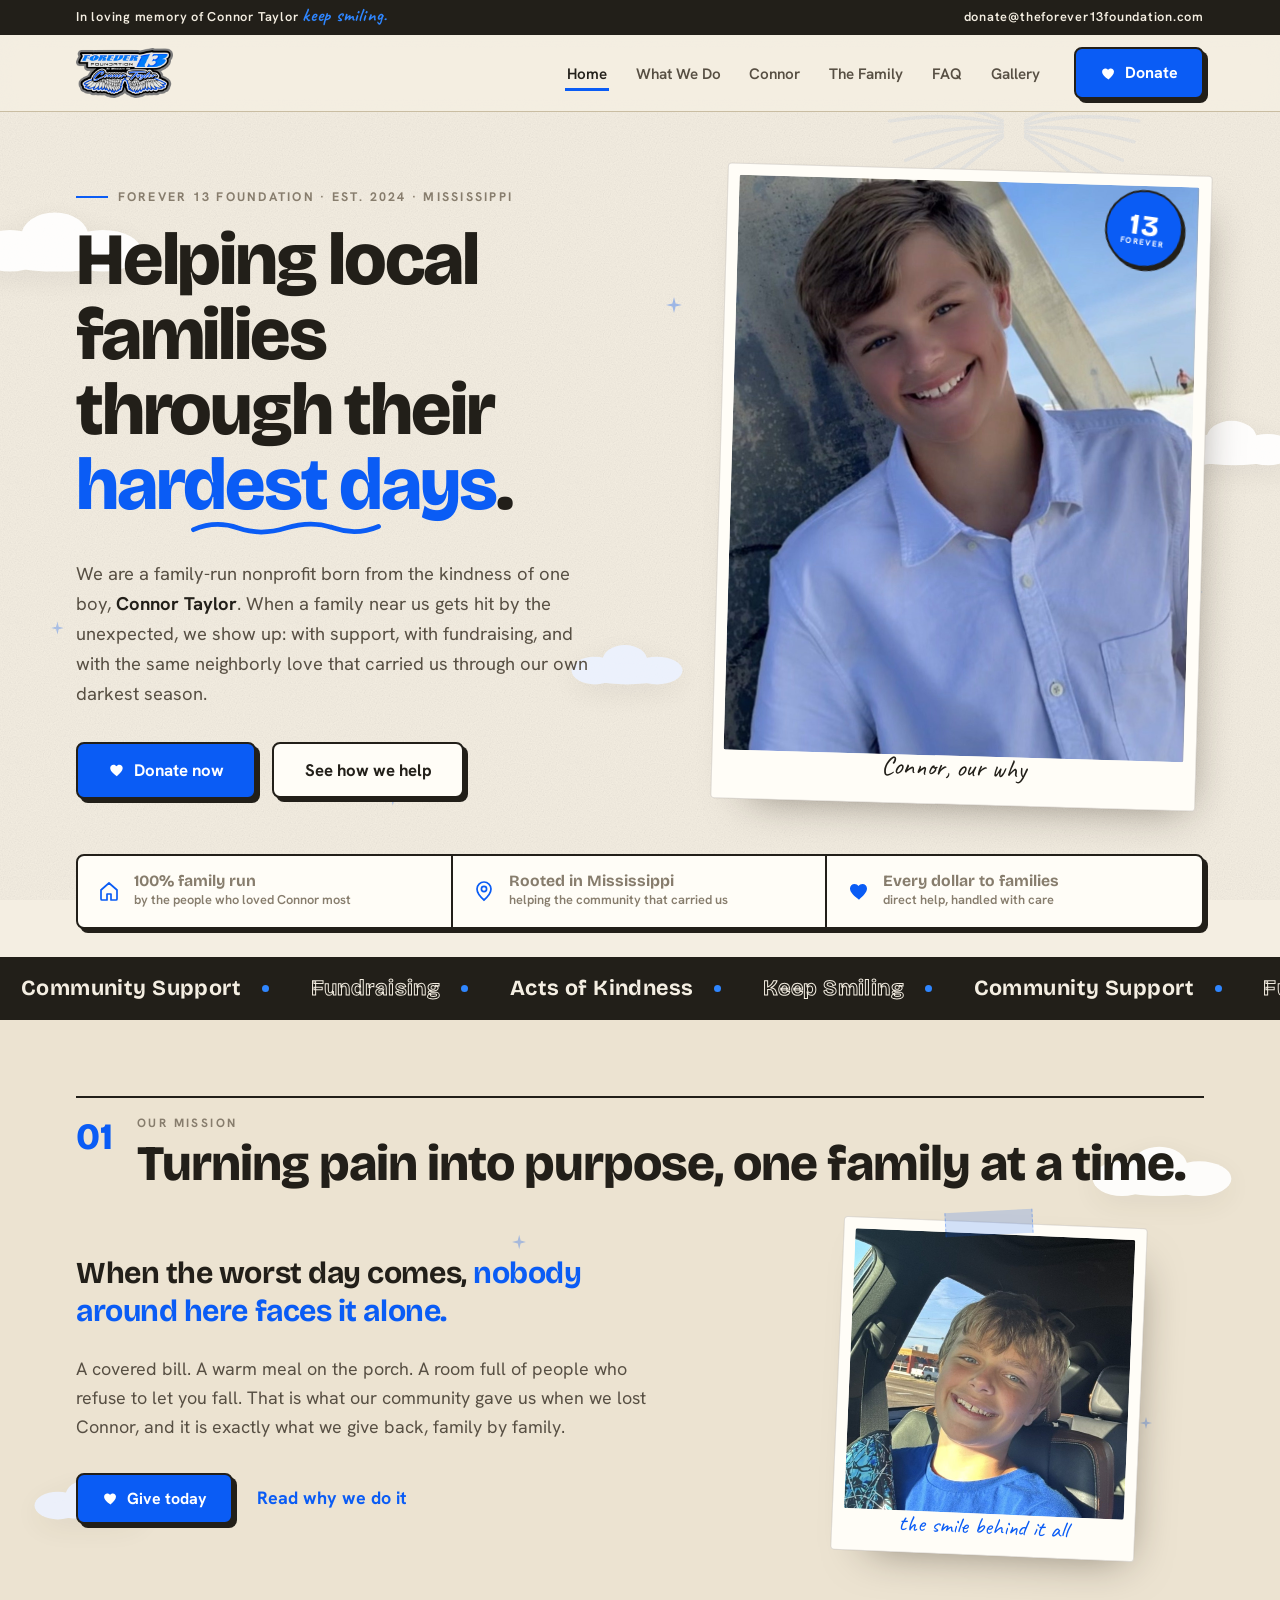
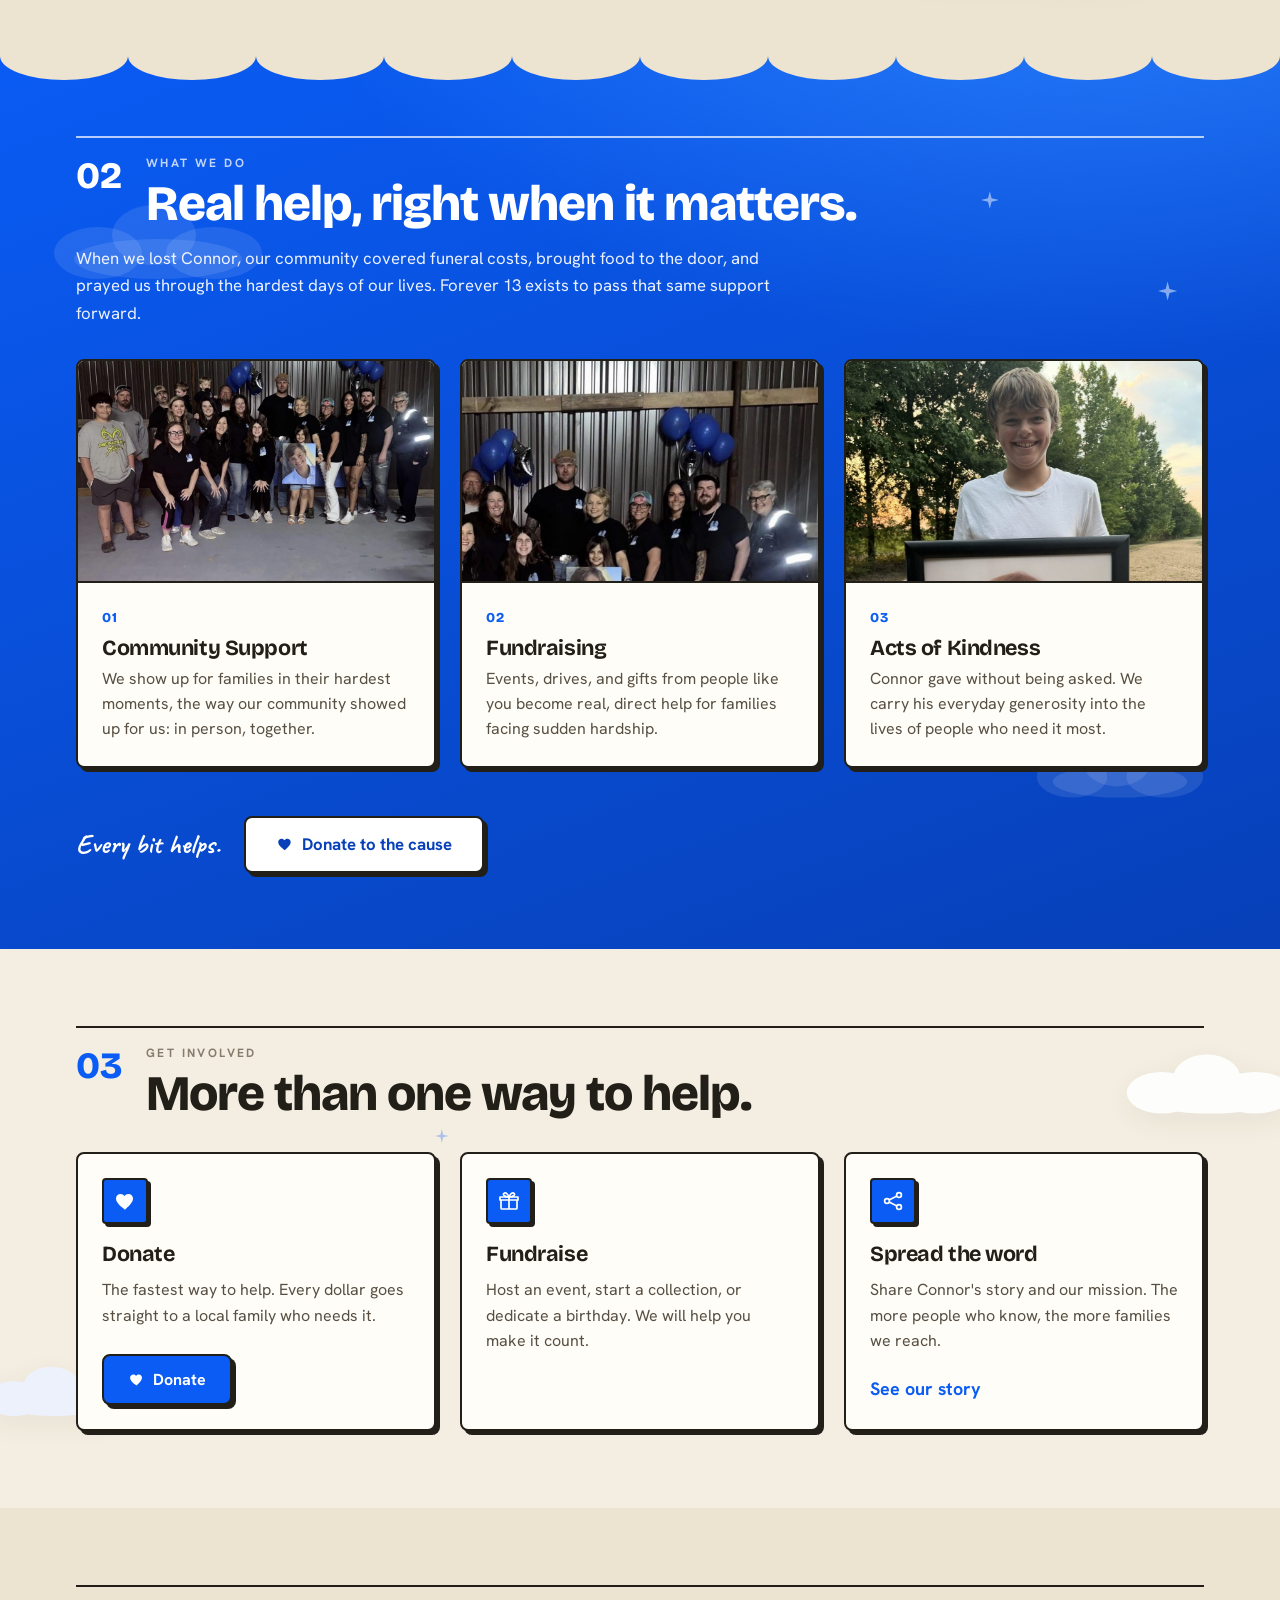
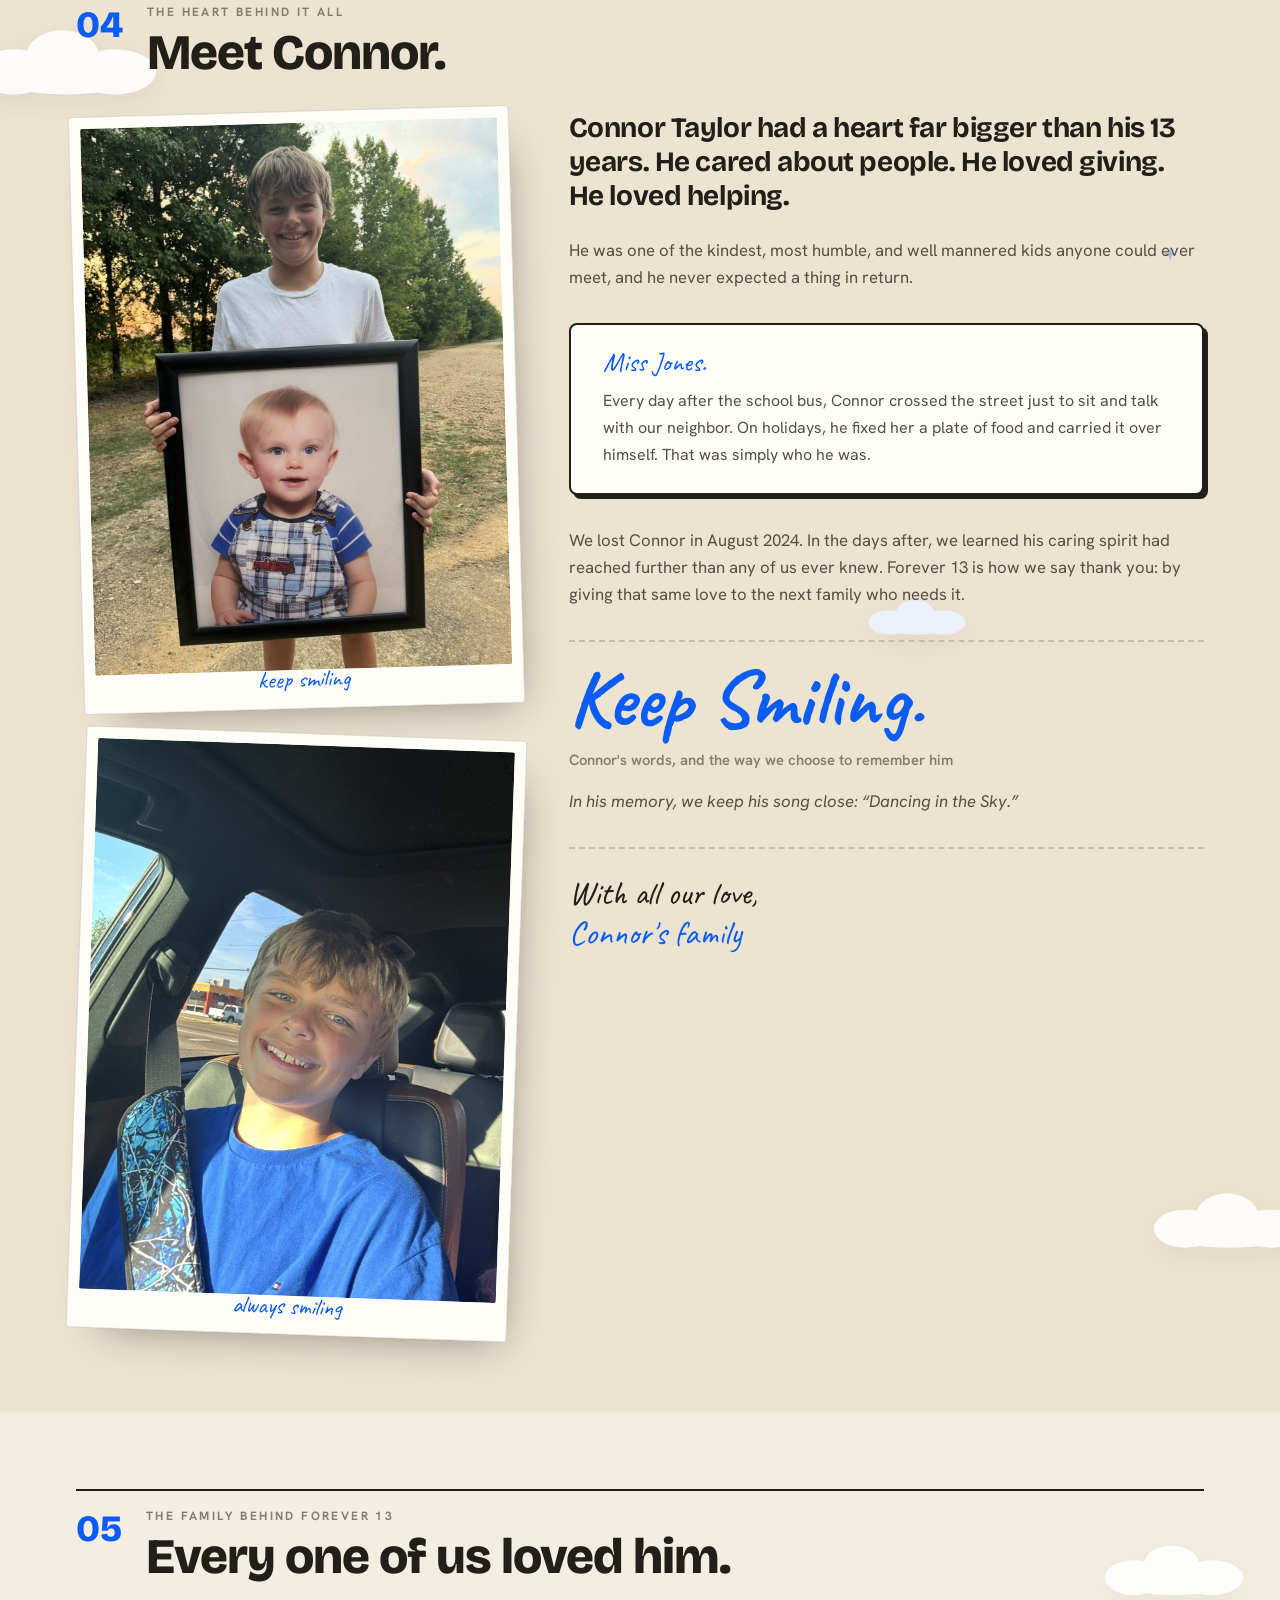
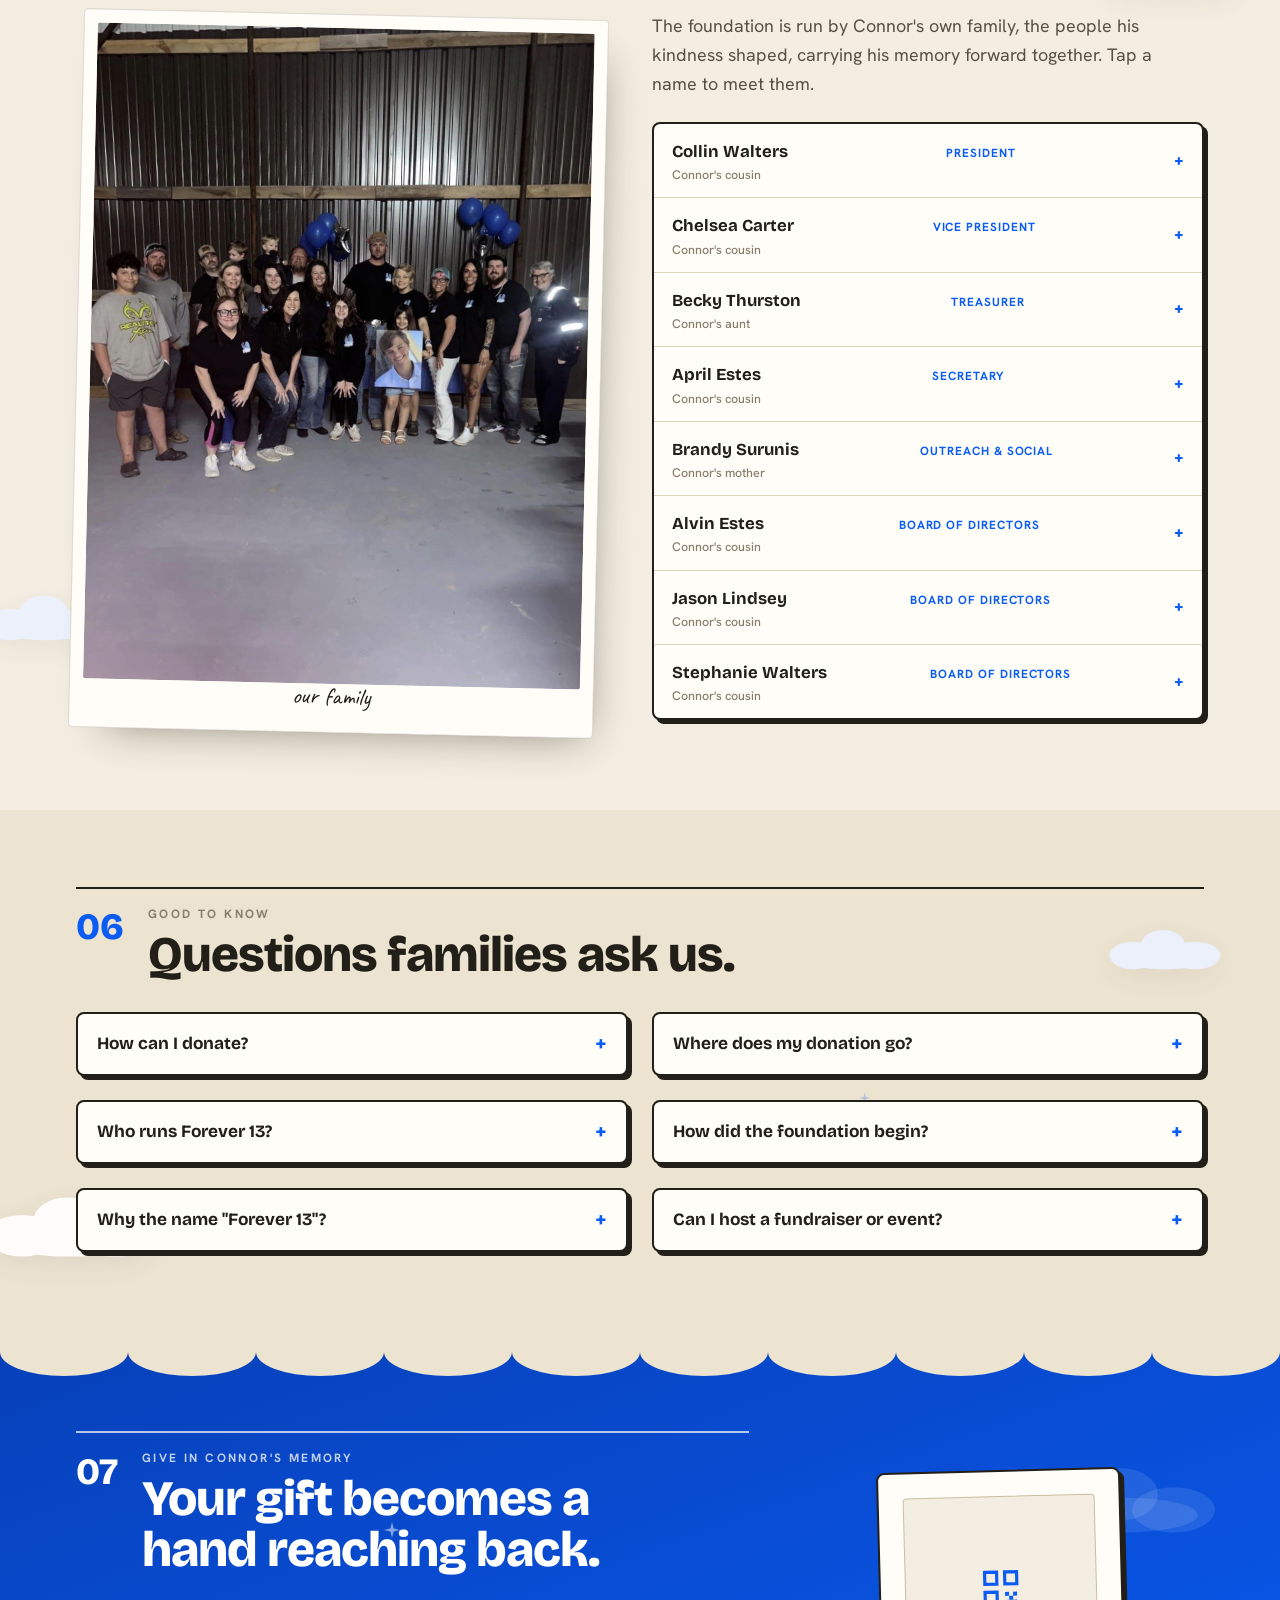
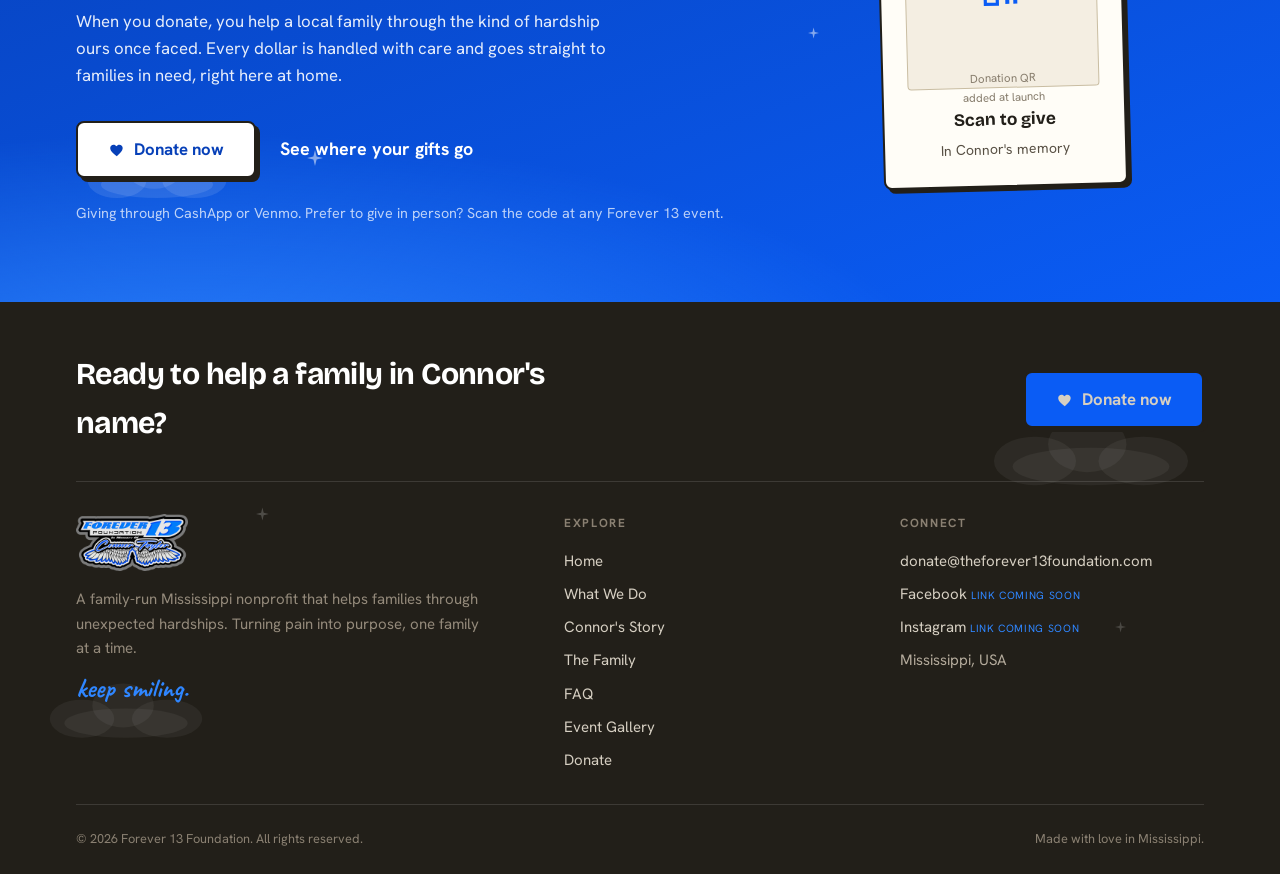
==== commit d0a6c29f: "Close all FAQ items by default No accordion starts open; everything opens only on click.  Co-Authore" ====
--- a/index.html
+++ b/index.html
@@ -489,7 +489,7 @@
             </div>
           </header>
           <div class="faq__grid">
-            <details class="qa sa" open>
+            <details class="qa sa">
               <summary>How can I donate?</summary>
               <p>
                 Tap any Donate button on this site to give through CashApp or
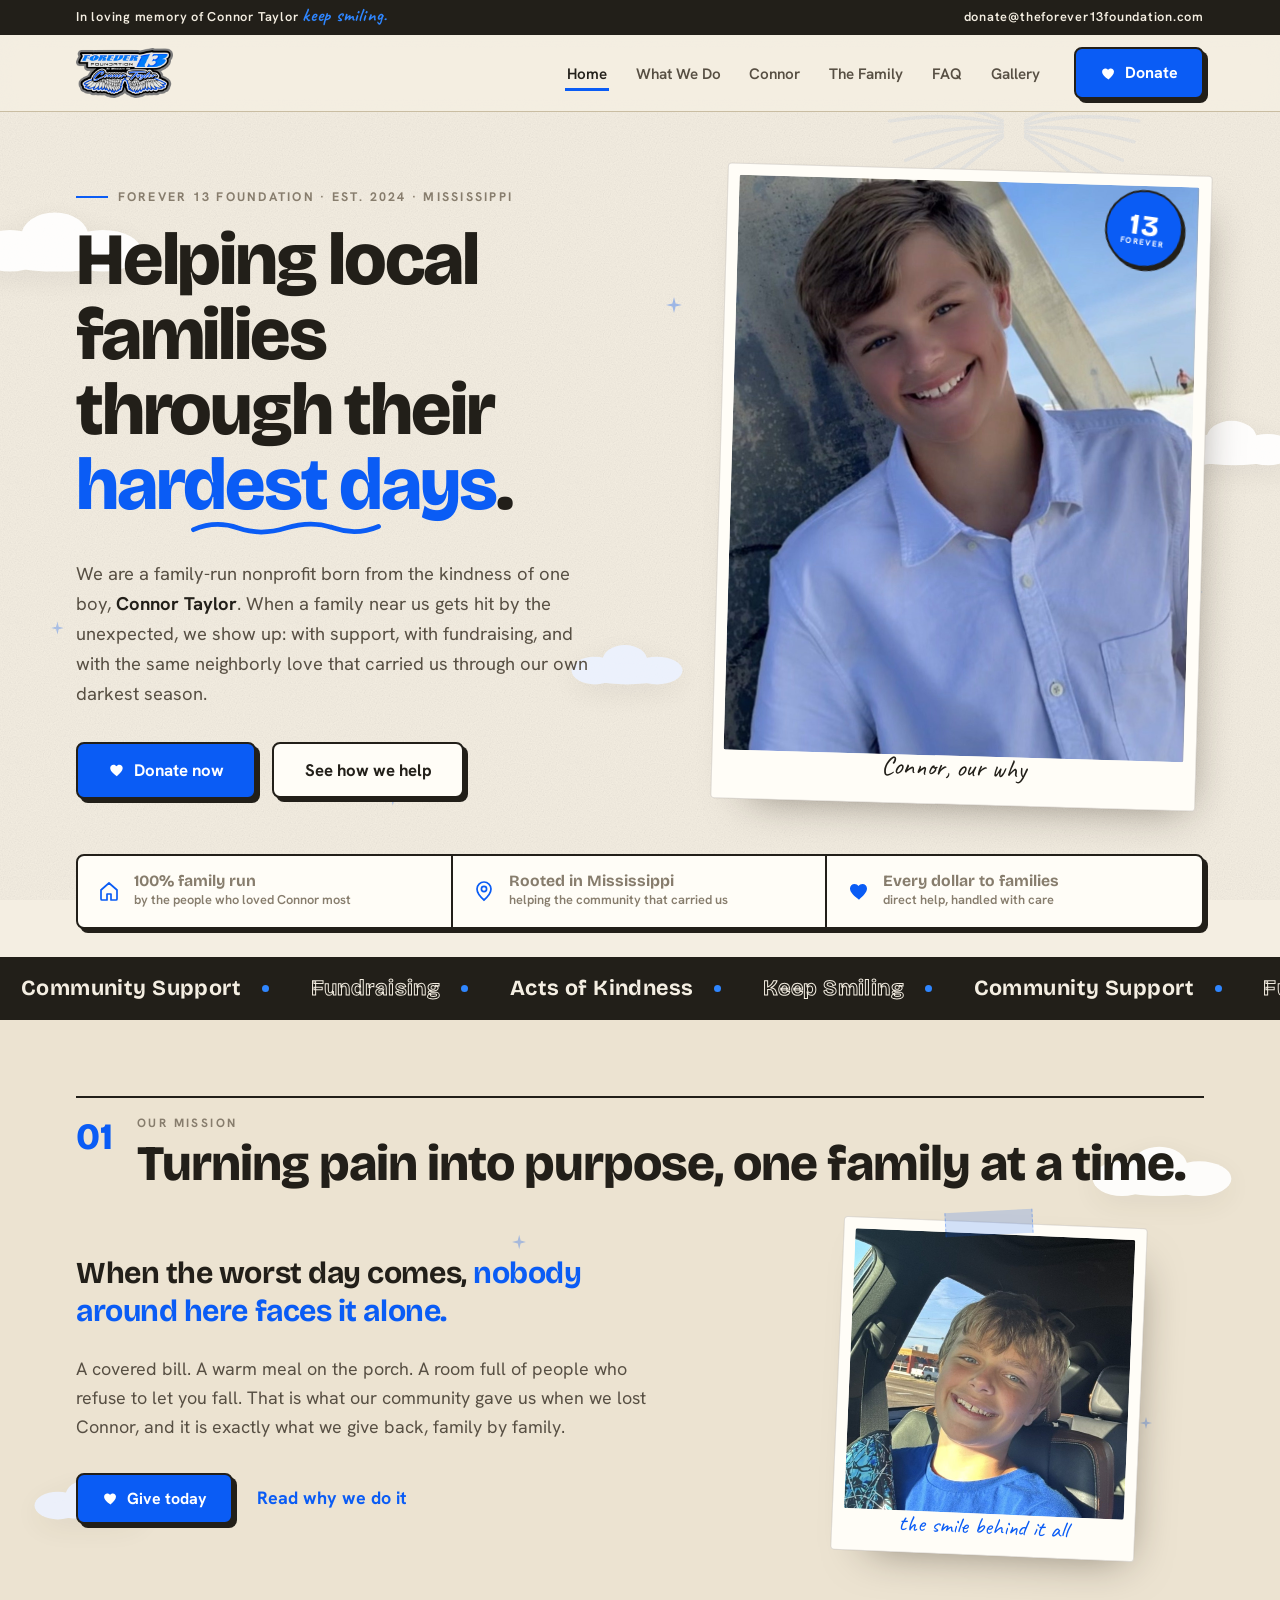
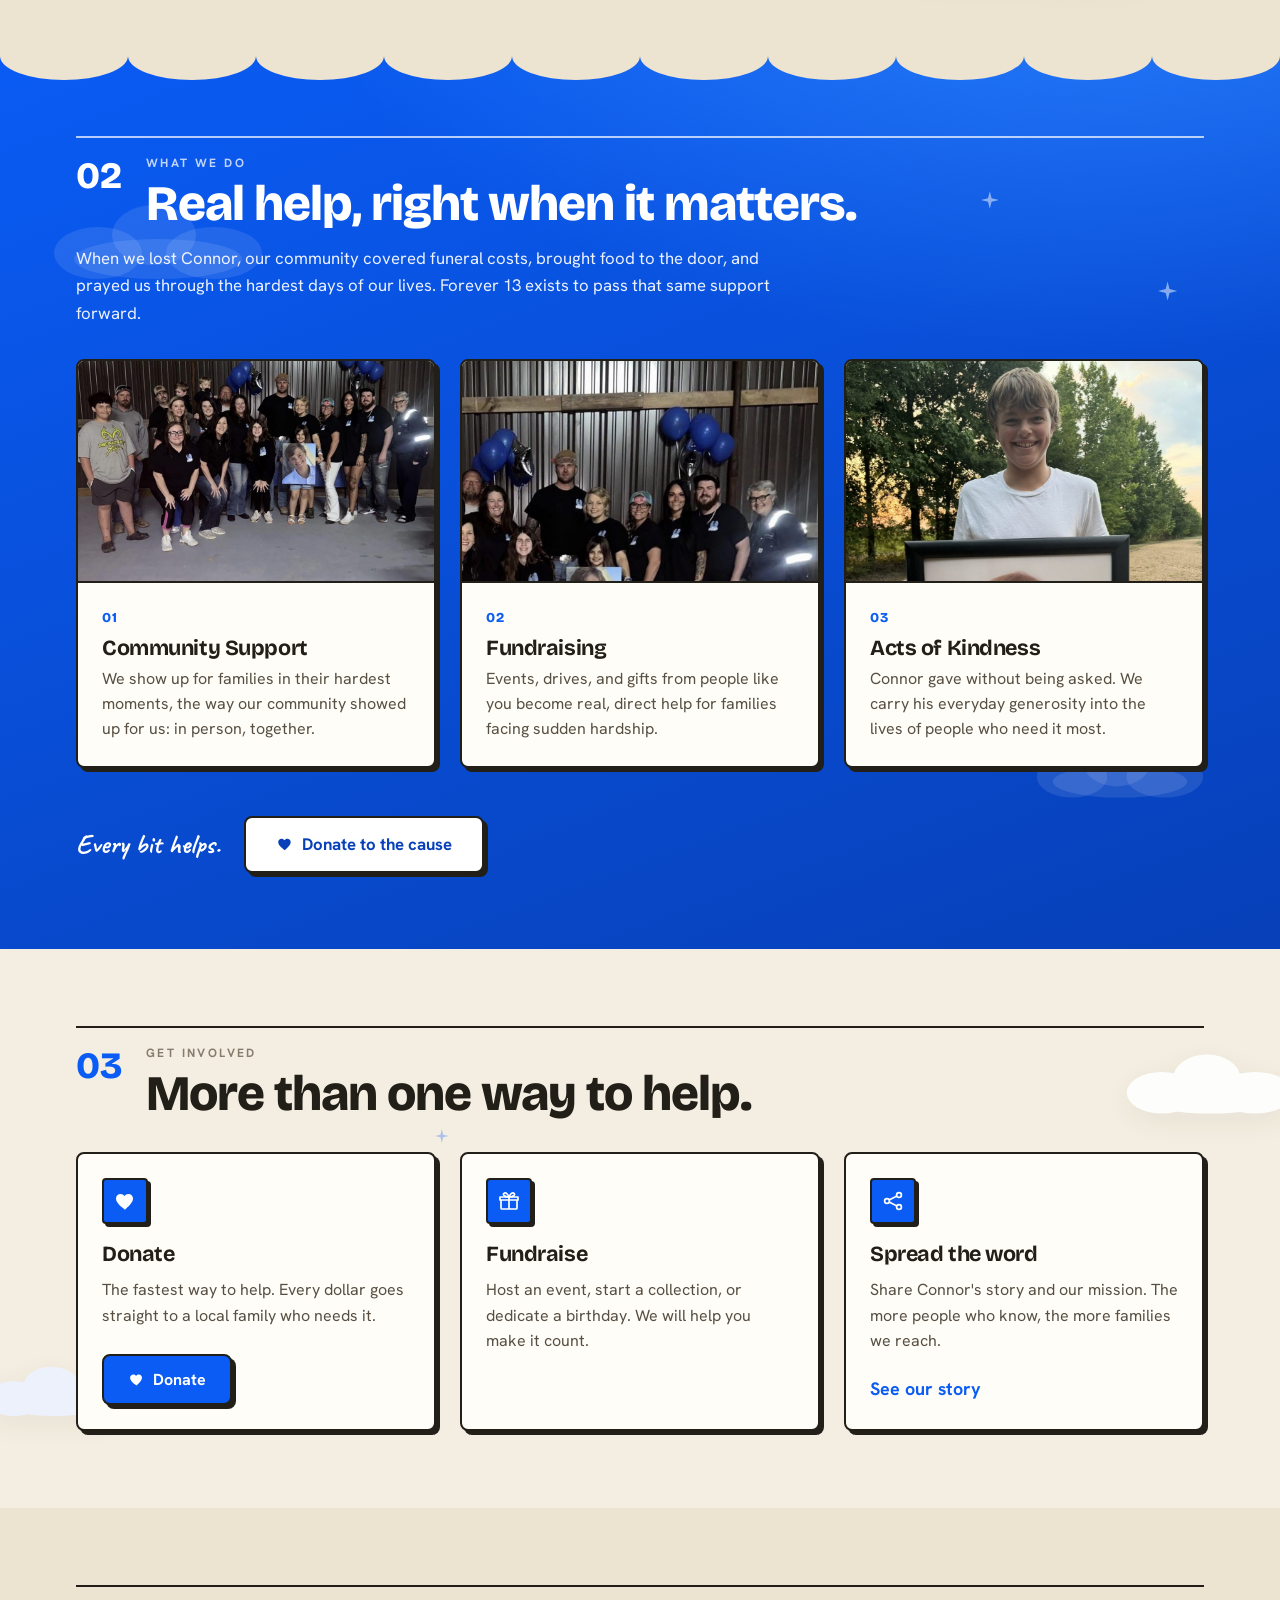
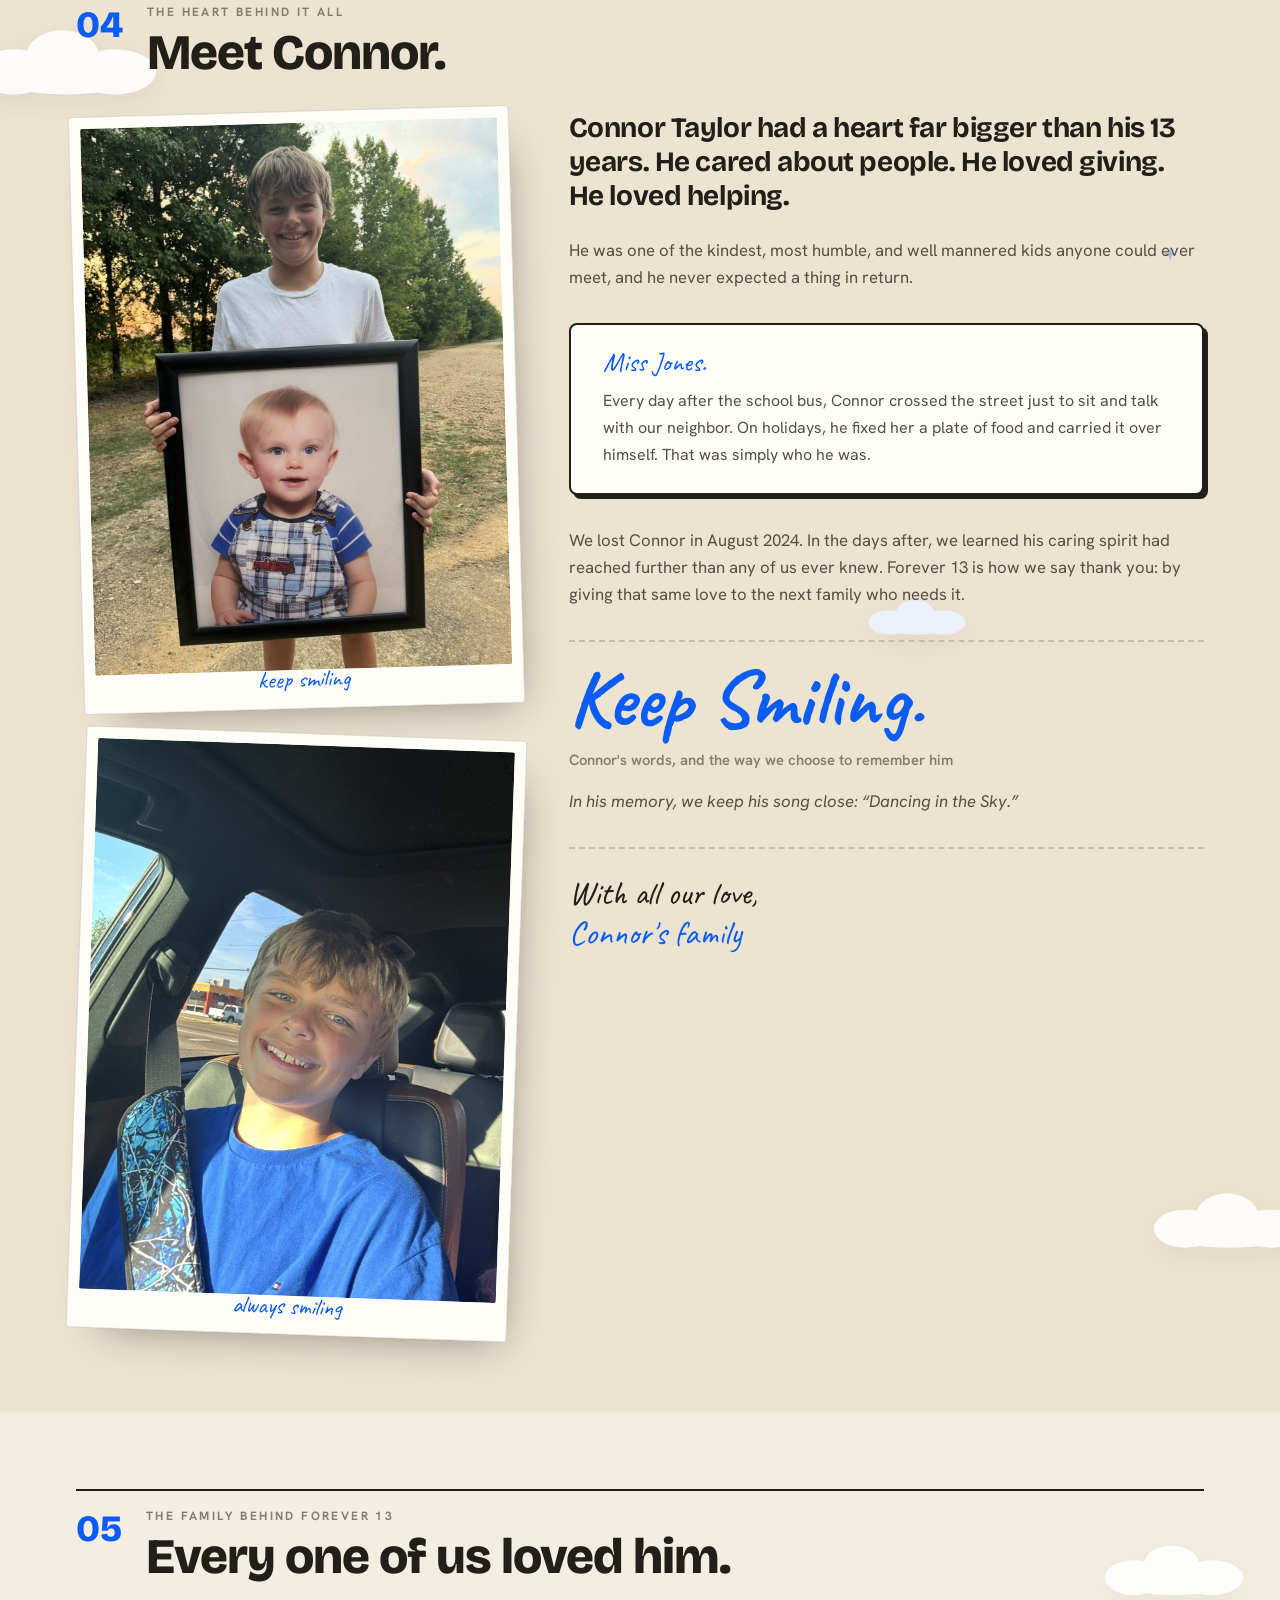
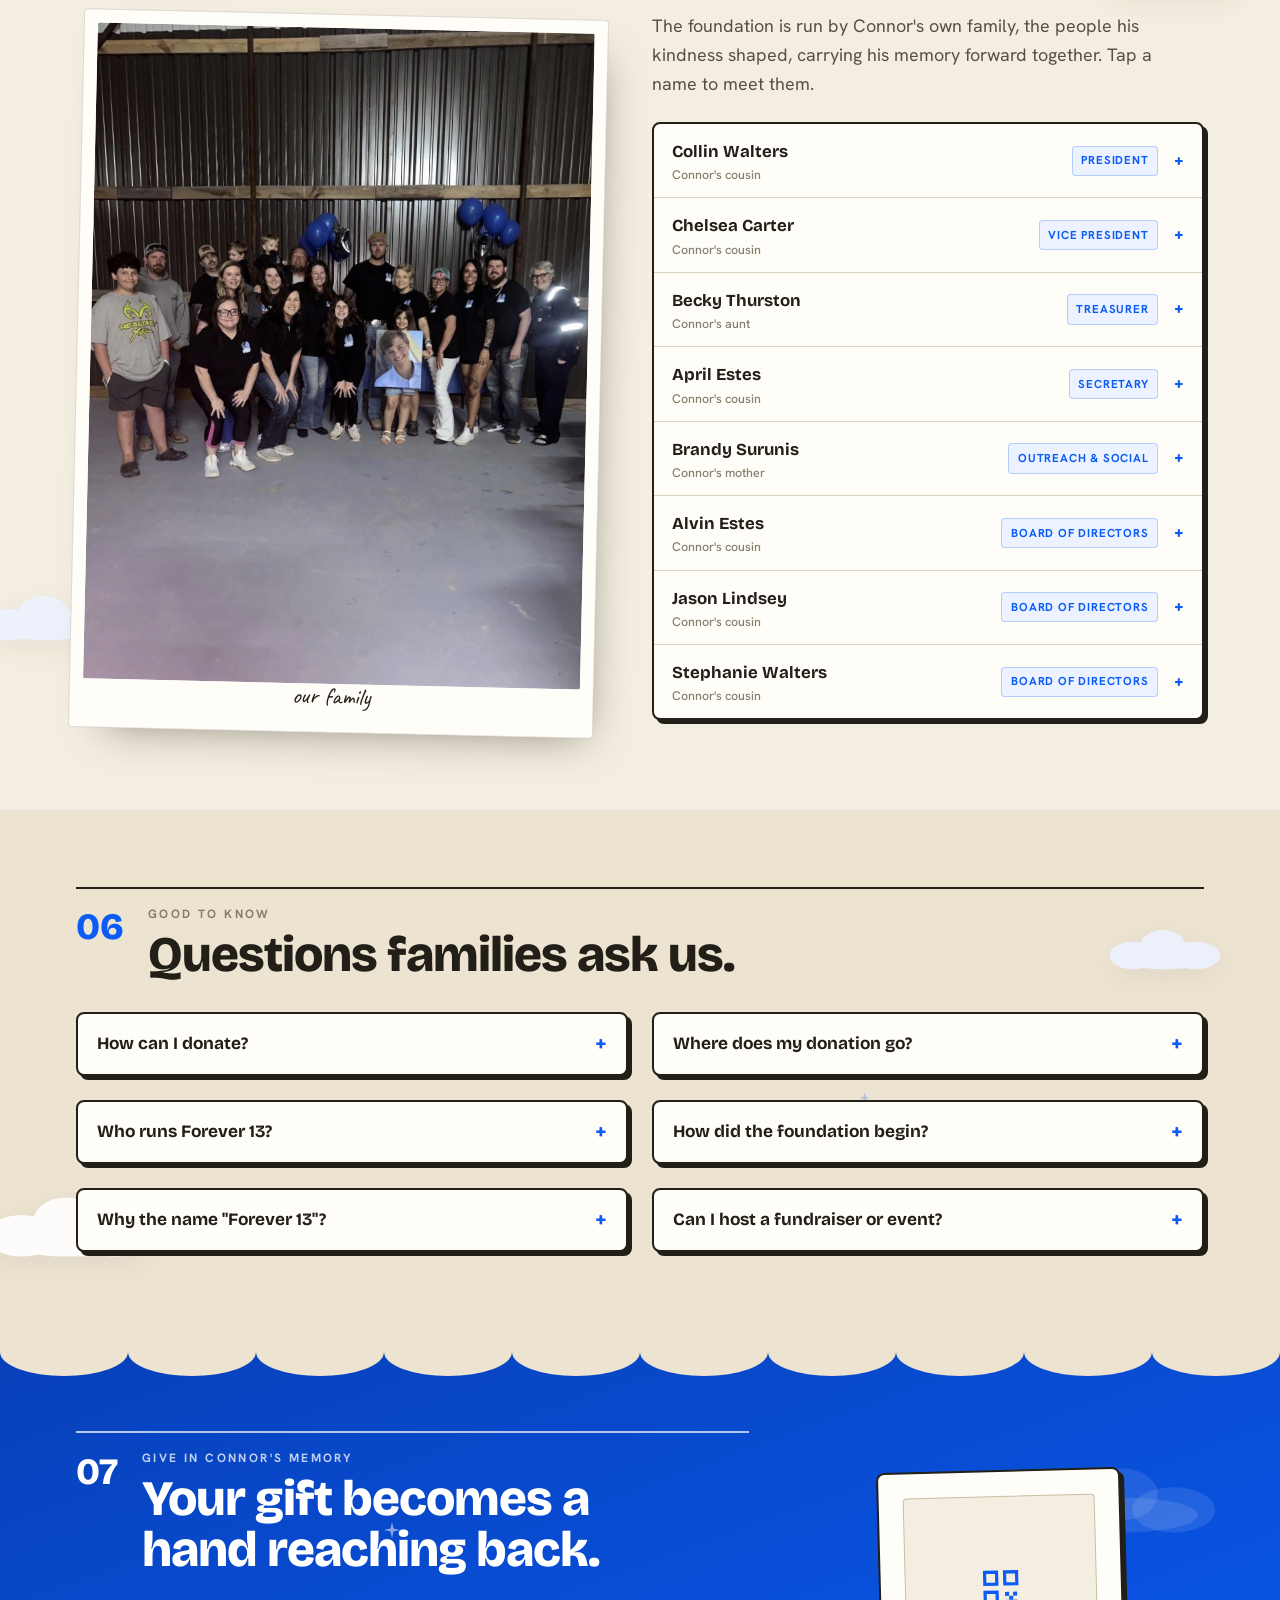
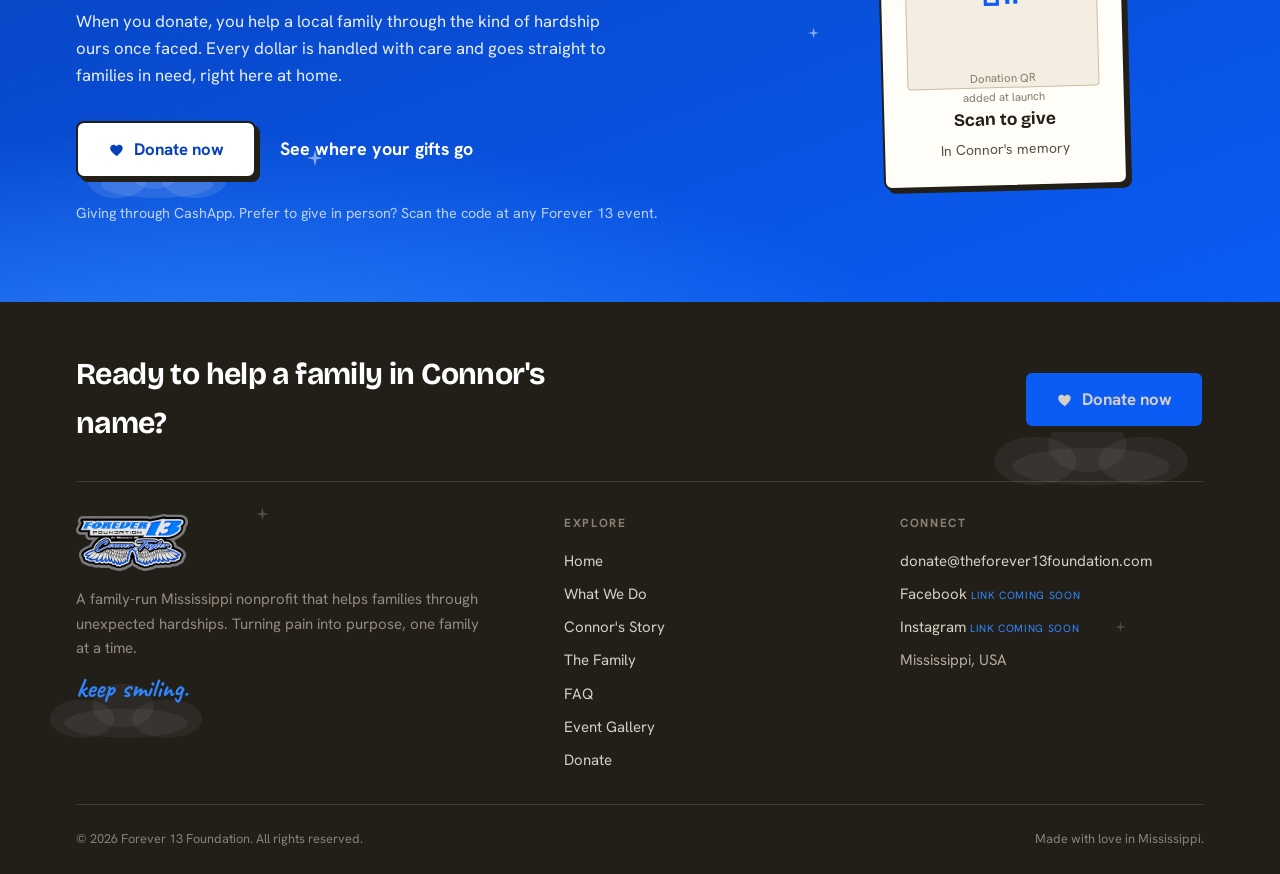
==== commit 561fcc35: "CashApp only: remove all Venmo references The foundation takes donations through CashApp exclusively" ====
--- a/index.html
+++ b/index.html
@@ -492,8 +492,8 @@
             <details class="qa sa">
               <summary>How can I donate?</summary>
               <p>
-                Tap any Donate button on this site to give through CashApp or
-                Venmo, or scan our QR code at any Forever 13 event. Every gift,
+                Tap any Donate button on this site to give through CashApp, or
+                scan our QR code at any Forever 13 event. Every gift,
                 of any size, helps a local family.
               </p>
             </details>
@@ -573,7 +573,7 @@
               <a class="textlink" href="gallery.html">See where your gifts go</a>
             </div>
             <p class="give__note">
-              Giving through CashApp or Venmo. Prefer to give in person? Scan the
+              Giving through CashApp. Prefer to give in person? Scan the
               code at any Forever 13 event.
             </p>
           </div>
--- a/assets/css/styles.css
+++ b/assets/css/styles.css
@@ -1156,13 +1156,16 @@
 }
 .roster__row {
   display: flex;
-  align-items: baseline;
-  justify-content: space-between;
-  gap: var(--space-4);
+  align-items: center;
+  gap: var(--space-3);
   padding: 0.75rem 1.1rem;
   cursor: pointer;
   list-style: none;
   transition: background-color 0.2s var(--ease);
+}
+.roster__row > span:first-child {
+  flex: 1;
+  min-width: 0;
 }
 .roster__row::-webkit-details-marker {
   display: none;
@@ -1203,11 +1206,16 @@
   font-weight: 500;
 }
 .roster__row .role {
-  font-size: 0.74rem;
-  font-weight: 700;
-  letter-spacing: 0.08em;
+  font-size: 0.72rem;
+  font-weight: 700;
+  letter-spacing: 0.07em;
   text-transform: uppercase;
   color: var(--blue);
+  background: var(--blue-050);
+  border: 1px solid rgba(10, 92, 245, 0.25);
+  border-radius: var(--r-sm);
+  padding: 0.3rem 0.55rem;
+  white-space: nowrap;
   text-align: right;
   flex: none;
 }
@@ -1723,6 +1731,9 @@
   .nav__toggle {
     display: inline-flex;
   }
+  .site-header {
+    background: color-mix(in srgb, var(--paper) 96%, transparent);
+  }
   .nav.is-open .nav__links {
     display: flex;
     flex-direction: column;
@@ -1731,15 +1742,27 @@
     top: var(--header-h);
     left: 0;
     right: 0;
-    background: color-mix(in srgb, var(--paper) 97%, transparent);
-    -webkit-backdrop-filter: blur(14px);
-    backdrop-filter: blur(14px);
-    border-bottom: 2px solid var(--ink);
+    background: var(--paper);
+    border-bottom: 1px solid var(--rule-strong);
+    box-shadow: 0 22px 34px -20px rgba(32, 25, 16, 0.4);
     padding: var(--space-2) clamp(1.25rem, 5vw, 2.75rem) var(--space-3);
   }
   .nav.is-open .nav__links a {
-    padding: 0.9rem 0;
+    display: block;
+    width: 100%;
+    padding: 0.95rem 0;
     border-bottom: 1px solid var(--rule);
+    font-size: 1.05rem;
+  }
+  .nav.is-open .nav__links li:last-child a {
+    border-bottom: 0;
+  }
+  /* the desktop hover-underline reads as stray lines in the stacked menu */
+  .nav.is-open .nav__links a::after {
+    display: none;
+  }
+  .nav.is-open .nav__links a[aria-current="page"] {
+    color: var(--blue);
   }
   .donate-float {
     display: flex;
@@ -1755,7 +1778,15 @@
   }
   .roster__row {
     flex-direction: column;
-    gap: 0.1rem;
+    align-items: flex-start;
+    gap: 0.35rem;
+    position: relative;
+    padding-right: 2.8rem;
+  }
+  .roster__row::after {
+    position: absolute;
+    right: 1.1rem;
+    top: 0.95rem;
   }
   .roster__row .role {
     text-align: left;
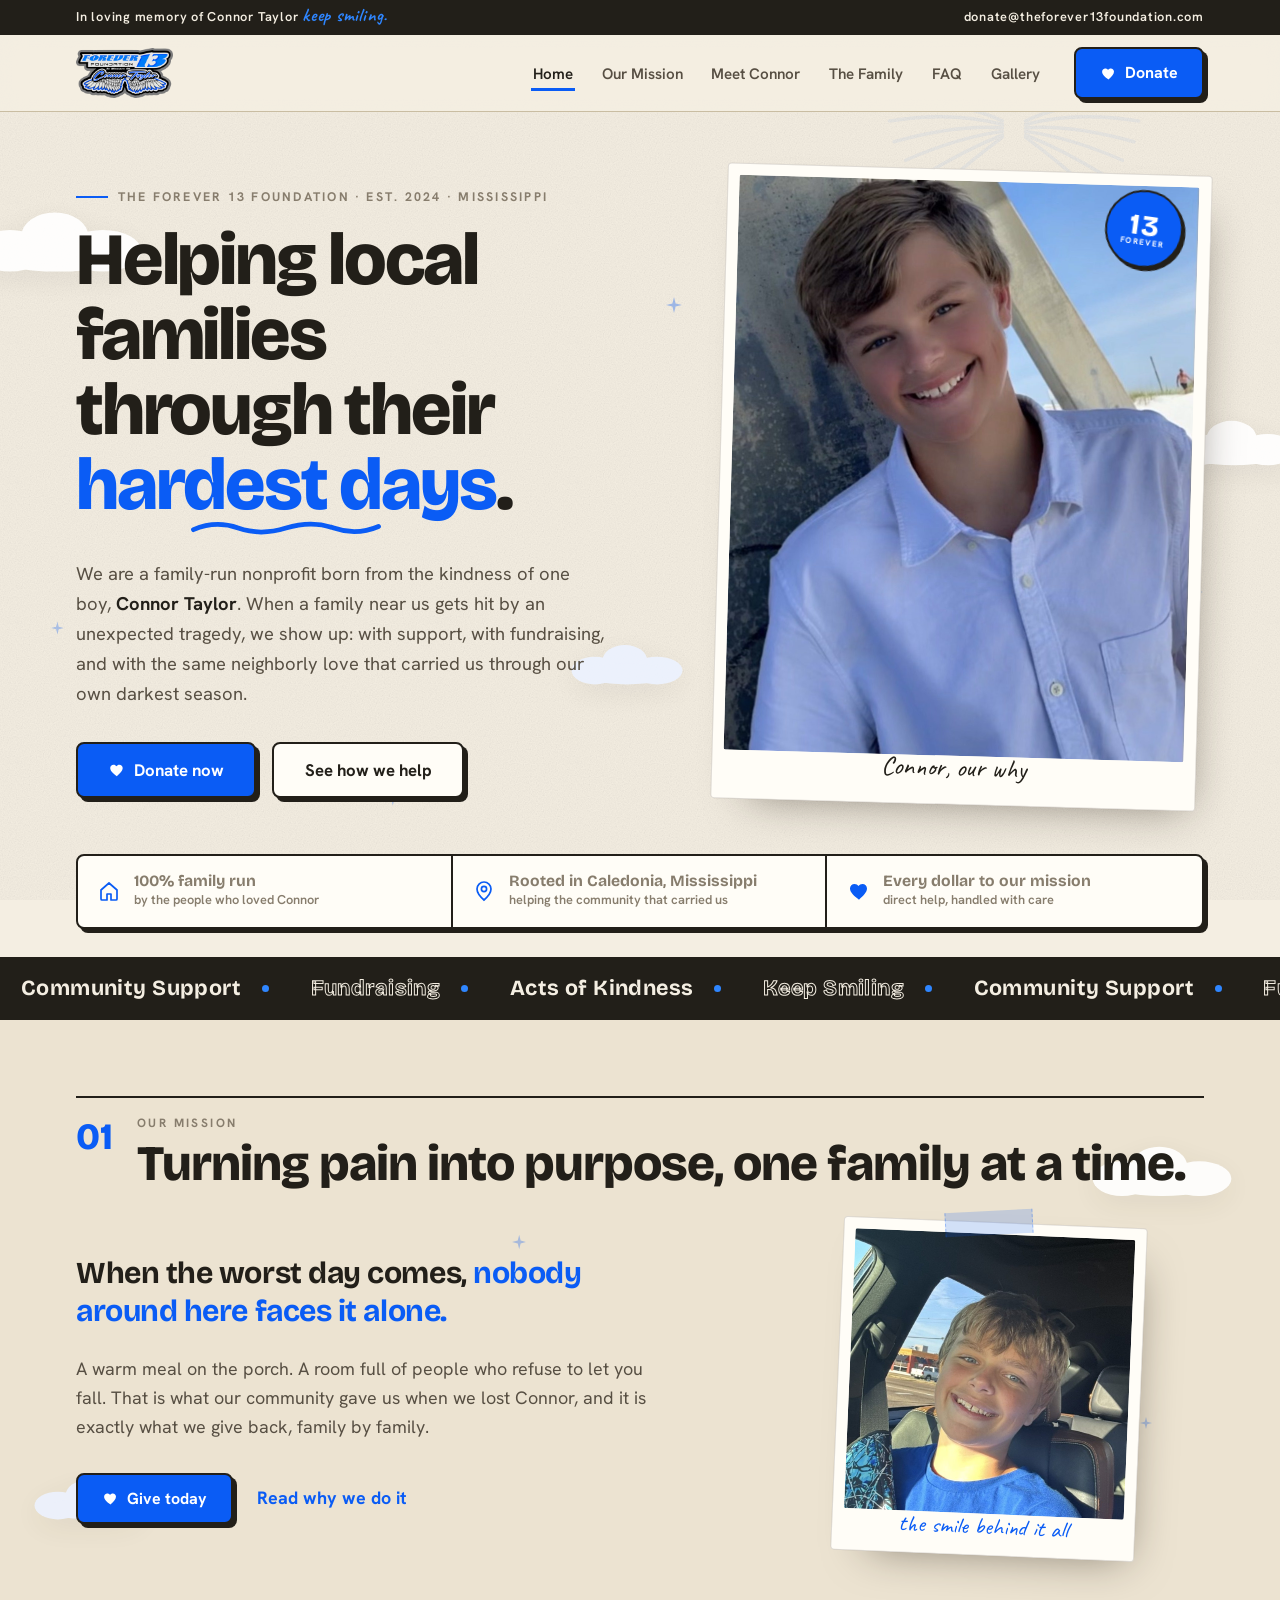
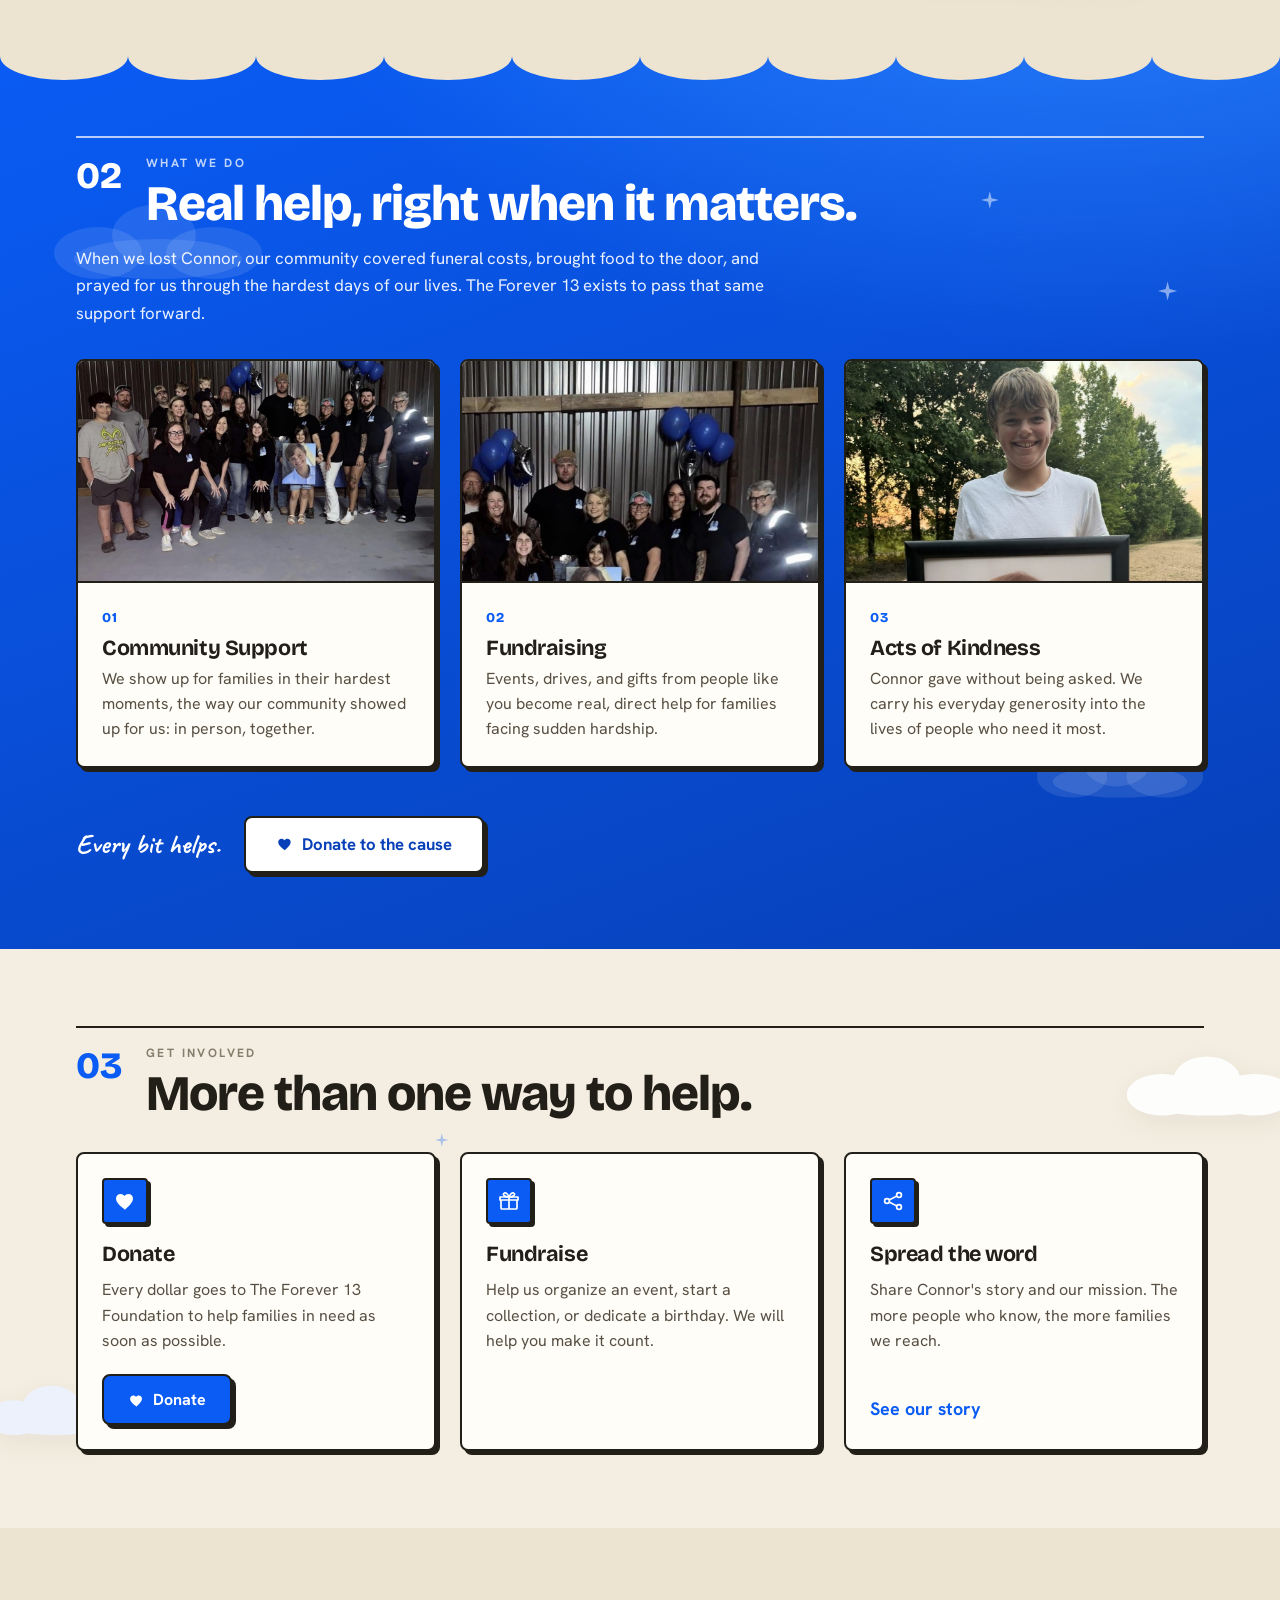
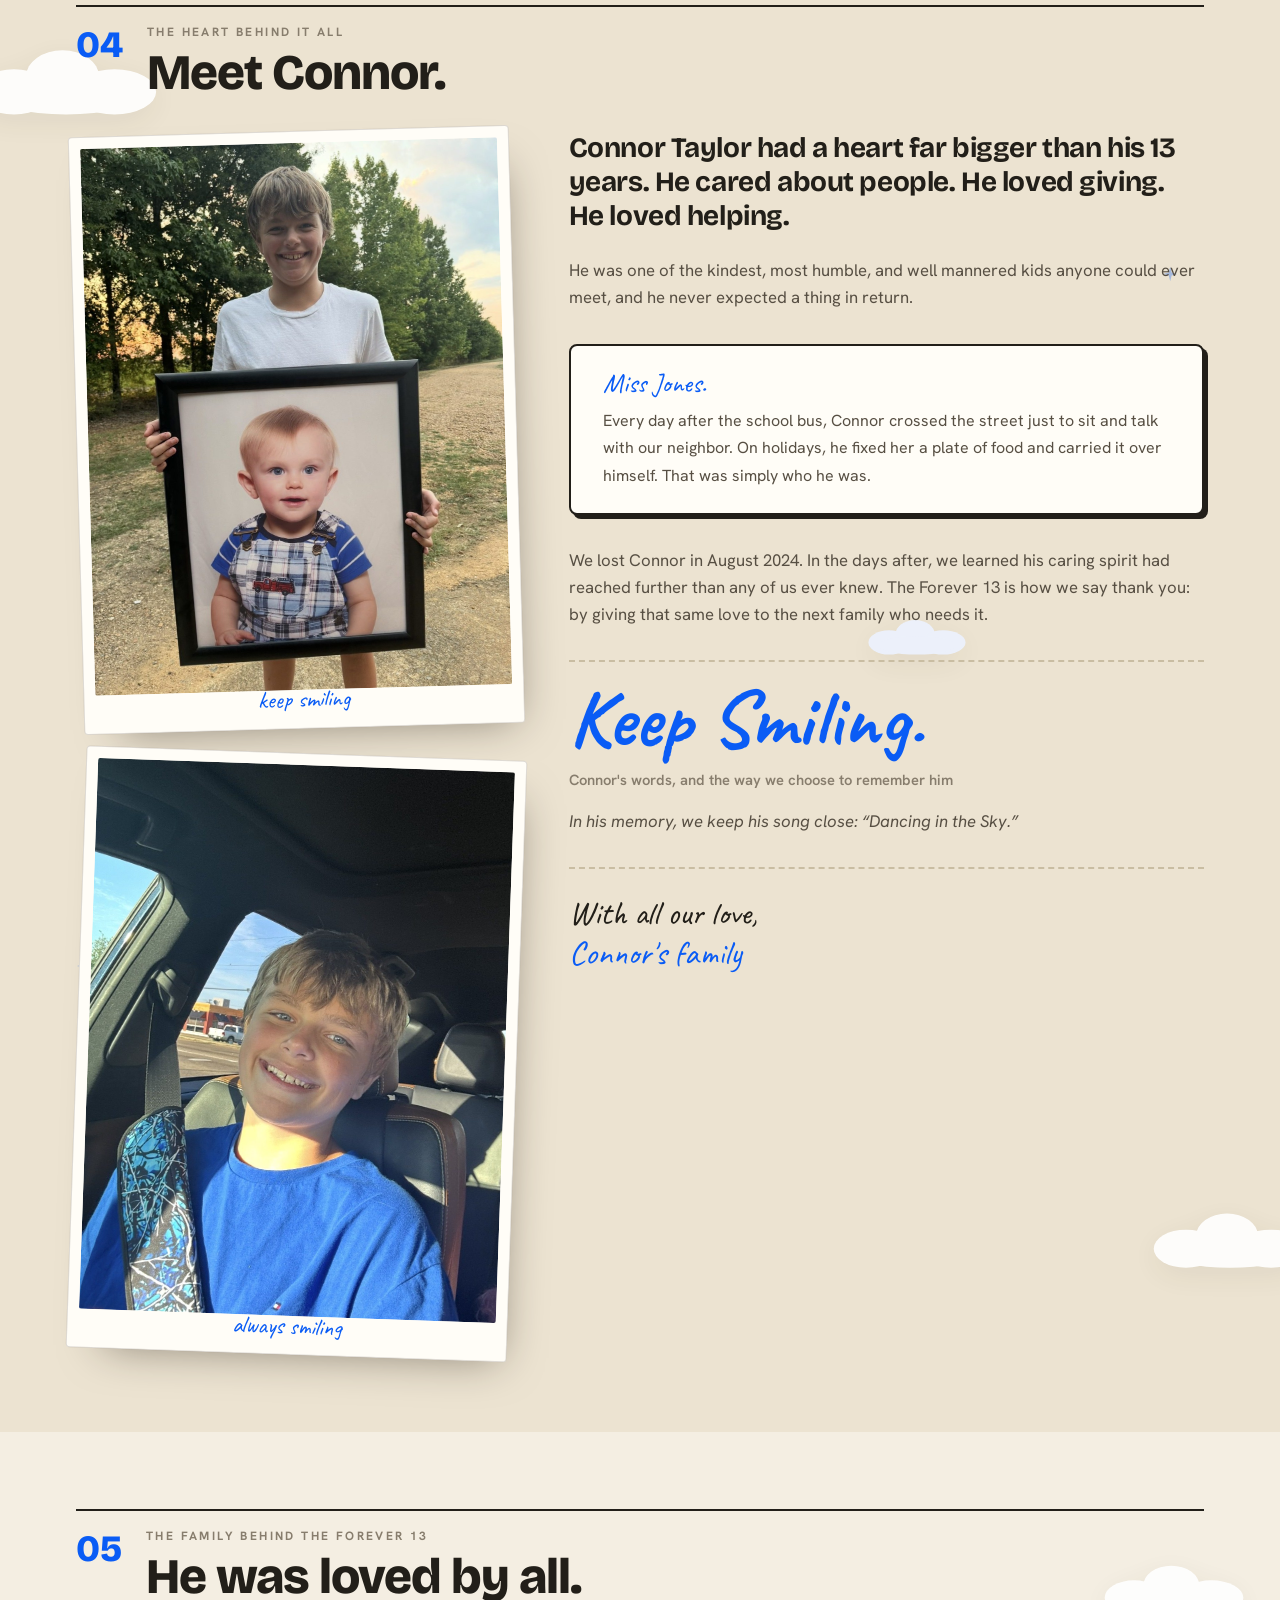
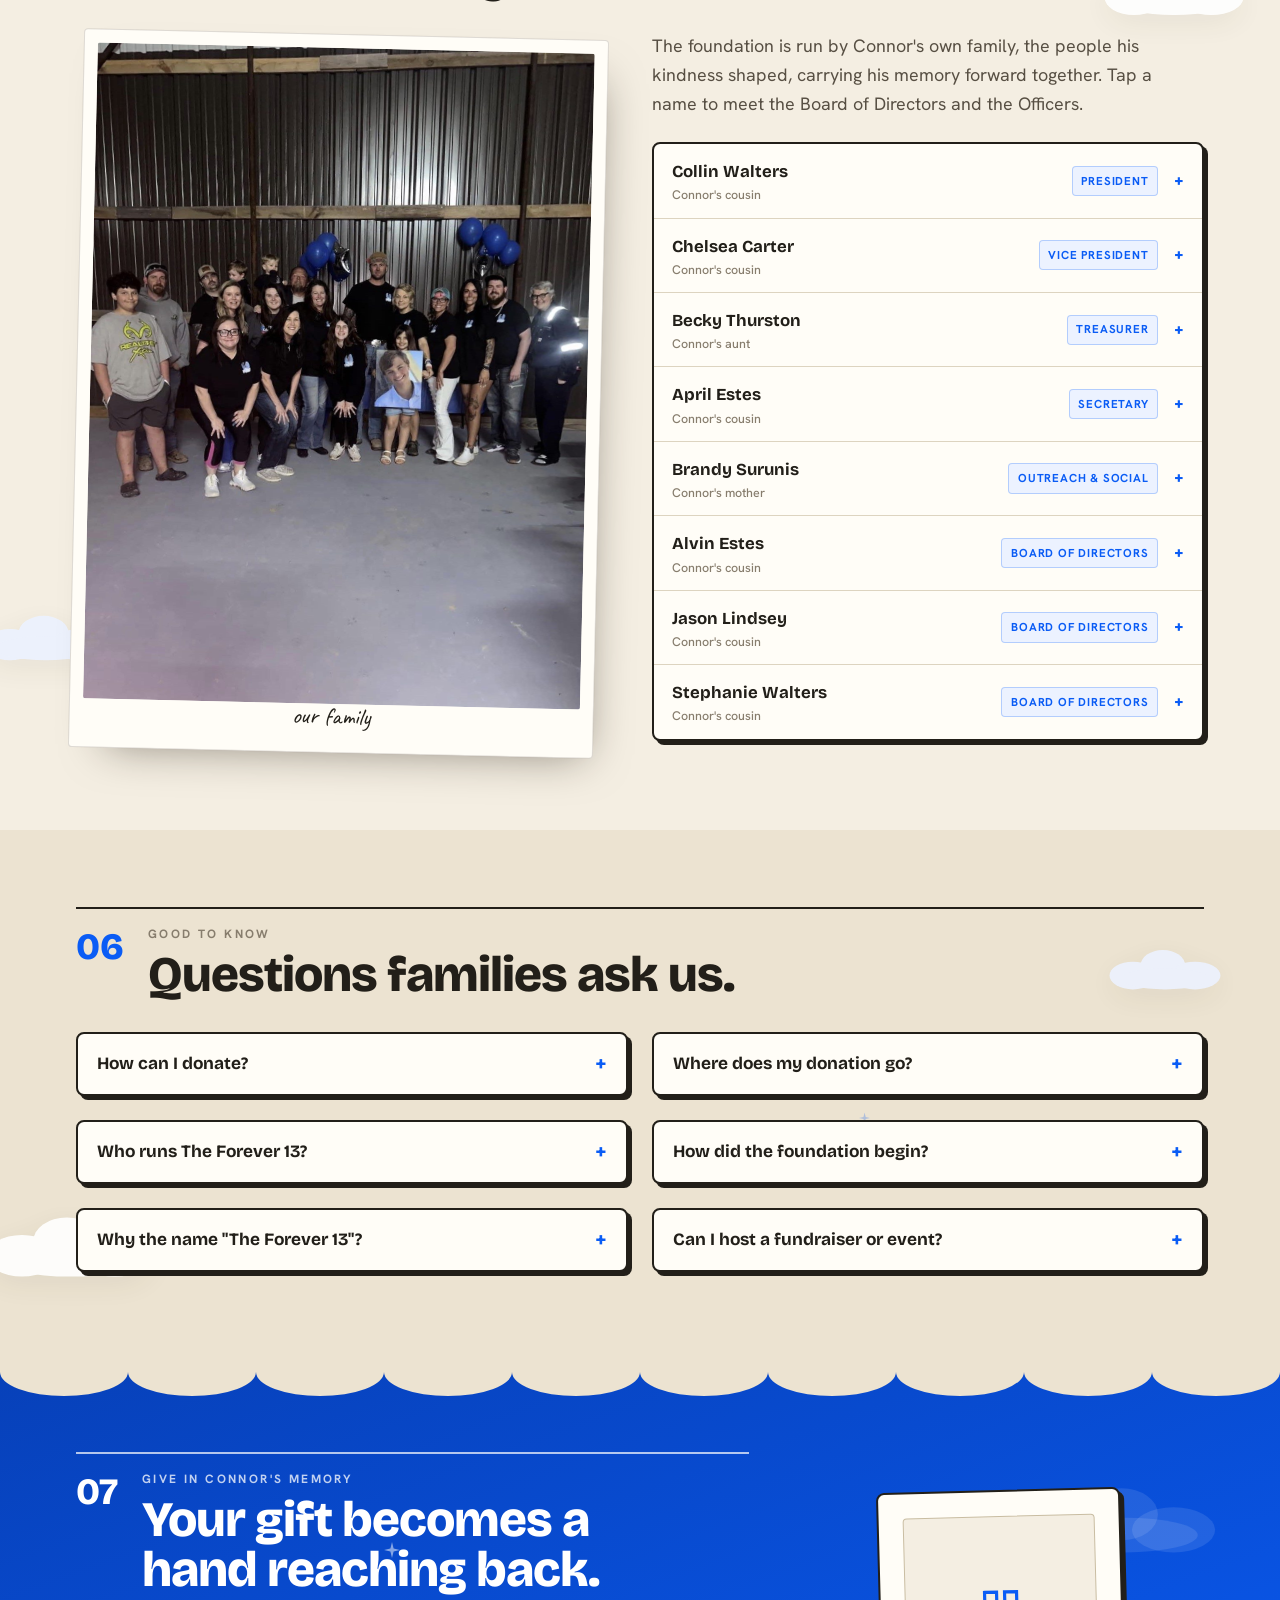
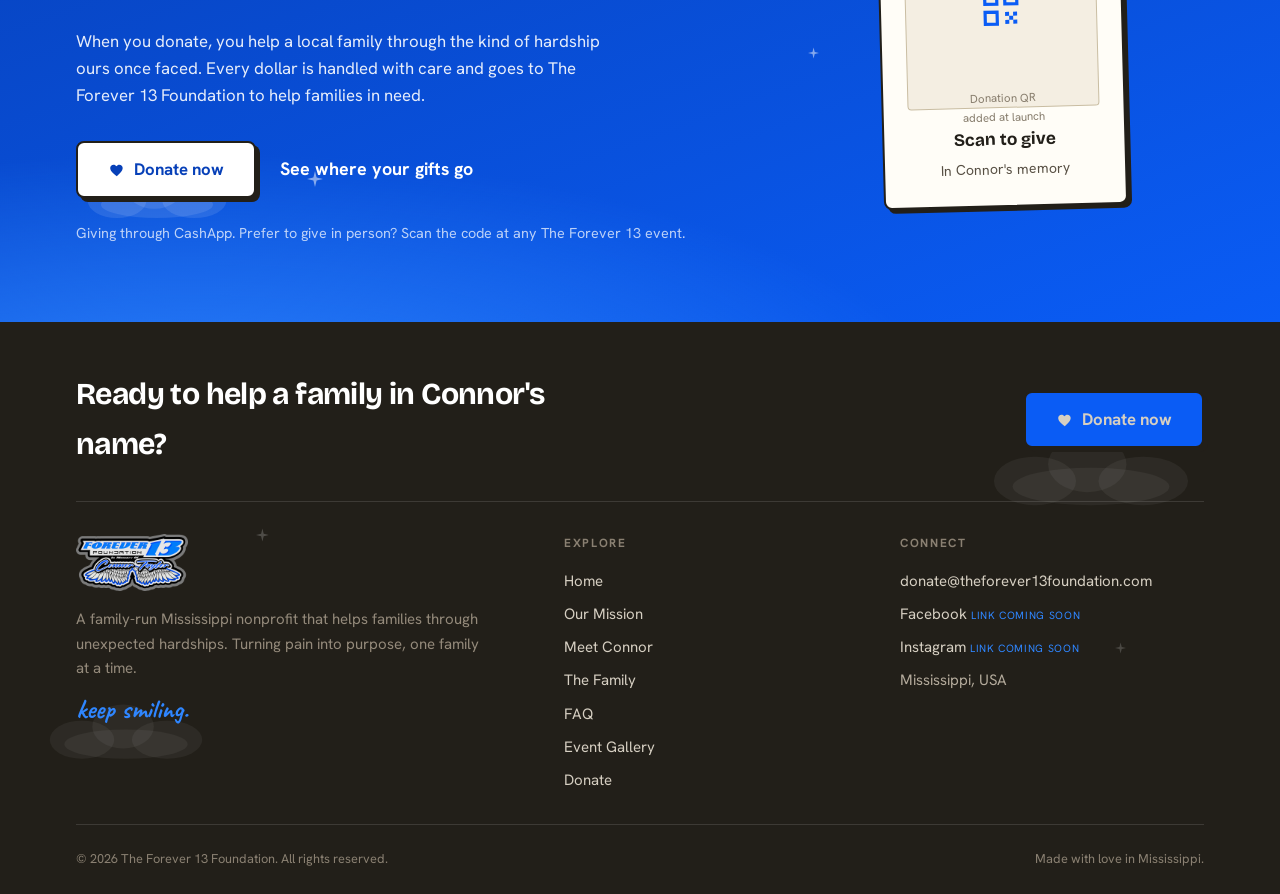
==== commit cca3a702: "Apply client revision round: copy edits, The Forever 13 rename, new tabs From the client's marked-up" ====
--- a/index.html
+++ b/index.html
@@ -3,14 +3,14 @@
   <head>
     <meta charset="UTF-8" />
     <meta name="viewport" content="width=device-width, initial-scale=1.0" />
-    <title>Forever 13 Foundation | A Mississippi Nonprofit</title>
+    <title>The Forever 13 Foundation | A Mississippi Nonprofit</title>
     <meta
       name="description"
-      content="Forever 13 Foundation is a family-run Mississippi nonprofit that helps local families through unexpected hardships with community support, fundraising, and acts of kindness. Founded in memory of Connor Taylor."
+      content="The Forever 13 Foundation is a family-run Mississippi nonprofit that helps local families through unexpected hardships with community support, fundraising, and acts of kindness. Founded in memory of Connor Taylor."
     />
     <meta name="theme-color" content="#0a5cf5" />
     <meta property="og:type" content="website" />
-    <meta property="og:title" content="Forever 13 Foundation | A Mississippi Nonprofit" />
+    <meta property="og:title" content="The Forever 13 Foundation | A Mississippi Nonprofit" />
     <meta property="og:description" content="Helping local families through their hardest days. Turning pain into purpose, one family at a time." />
     <meta property="og:image" content="assets/img/connor-hero.jpg" />
     <link rel="icon" type="image/png" sizes="512x512" href="assets/img/favicon.png" />
@@ -73,14 +73,14 @@
     <!-- ============================== Header ============================= -->
     <header class="site-header">
       <div class="container site-header__inner">
-        <a class="brand" href="index.html" aria-label="Forever 13 Foundation home">
-          <img src="assets/img/logo.png" alt="Forever 13 Foundation, in memory of Connor Taylor" />
+        <a class="brand" href="index.html" aria-label="The Forever 13 Foundation home">
+          <img src="assets/img/logo.png" alt="The Forever 13 Foundation, in memory of Connor Taylor" />
         </a>
         <nav class="nav" data-nav aria-label="Primary">
           <ul class="nav__links">
             <li><a href="index.html" aria-current="page">Home</a></li>
-            <li><a href="#dowork">What We Do</a></li>
-            <li><a href="#connor">Connor</a></li>
+            <li><a href="mission/">Our Mission</a></li>
+            <li><a href="connor/">Meet Connor</a></li>
             <li><a href="#family">The Family</a></li>
             <li><a href="#faq">FAQ</a></li>
             <li><a href="gallery.html">Gallery</a></li>
@@ -109,16 +109,16 @@
         <div class="container">
           <div class="hero__grid">
             <div class="hero__content">
-              <p class="hero__eyebrow">Forever 13 Foundation &middot; Est. 2024 &middot; Mississippi</p>
+              <p class="hero__eyebrow">The Forever 13 Foundation &middot; Est. 2024 &middot; Mississippi</p>
               <h1 class="hero__title">
                 Helping local families through their <span class="u">hardest days</span>.
               </h1>
               <p class="hero__copy">
                 We are a family-run nonprofit born from the kindness of one boy,
-                <b>Connor Taylor</b>. When a family near us gets hit by the
-                unexpected, we show up: with support, with fundraising, and with
-                the same neighborly love that carried us through our own darkest
-                season.
+                <b>Connor Taylor</b>. When a family near us gets hit by an
+                unexpected tragedy, we show up: with support, with fundraising,
+                and with the same neighborly love that carried us through our
+                own darkest season.
               </p>
               <div class="hero__actions">
                 <a class="btn btn--lg" data-donate href="#give">
@@ -150,15 +150,15 @@
           <div class="factbar">
             <div class="fact">
               <svg aria-hidden="true"><use href="#i-home" /></svg>
-              <span><b>100% family run</b><span>by the people who loved Connor most</span></span>
+              <span><b>100% family run</b><span>by the people who loved Connor</span></span>
             </div>
             <div class="fact">
               <svg aria-hidden="true"><use href="#i-pin" /></svg>
-              <span><b>Rooted in Mississippi</b><span>helping the community that carried us</span></span>
+              <span><b>Rooted in Caledonia, Mississippi</b><span>helping the community that carried us</span></span>
             </div>
             <div class="fact">
               <svg aria-hidden="true"><use href="#i-heart" /></svg>
-              <span><b>Every dollar to families</b><span>direct help, handled with care</span></span>
+              <span><b>Every dollar to our mission</b><span>direct help, handled with care</span></span>
             </div>
           </div>
         </div>
@@ -193,10 +193,9 @@
                 When the worst day comes, <em>nobody around here faces it alone.</em>
               </p>
               <p class="mission__copy sa">
-                A covered bill. A warm meal on the porch. A room full of people
-                who refuse to let you fall. That is what our community gave us
-                when we lost Connor, and it is exactly what we give back, family
-                by family.
+                A warm meal on the porch. A room full of people who refuse to let
+                you fall. That is what our community gave us when we lost
+                Connor, and it is exactly what we give back, family by family.
               </p>
               <div class="mission__actions sa">
                 <a class="btn" data-donate href="#give">
@@ -248,8 +247,8 @@
           </header>
           <p class="dowork__intro sa">
             When we lost Connor, our community covered funeral costs, brought
-            food to the door, and prayed us through the hardest days of our
-            lives. Forever 13 exists to pass that same support forward.
+            food to the door, and prayed for us through the hardest days of our
+            lives. The Forever 13 exists to pass that same support forward.
           </p>
           <div class="pillars">
             <article class="pillar sa">
@@ -264,7 +263,7 @@
             </article>
             <article class="pillar sa" style="animation-range: entry 0% entry 65%">
               <div class="pillar__img">
-                <img src="assets/img/pillar-fundraising.jpg" alt="Blue balloons and smiling friends at a Forever 13 fundraiser" width="1000" height="628" loading="lazy" />
+                <img src="assets/img/pillar-fundraising.jpg" alt="Blue balloons and smiling friends at a The Forever 13 fundraiser" width="1000" height="628" loading="lazy" />
               </div>
               <div class="pillar__body">
                 <span class="pillar__num">02</span>
@@ -311,7 +310,7 @@
             <article class="help sa">
               <span class="help__icon"><svg aria-hidden="true"><use href="#i-heart" /></svg></span>
               <h3>Donate</h3>
-              <p>The fastest way to help. Every dollar goes straight to a local family who needs it.</p>
+              <p>Every dollar goes to The Forever 13 Foundation to help families in need as soon as possible.</p>
               <a class="btn" data-donate href="#give">
                 <svg class="heartbeat" aria-hidden="true"><use href="#i-heart" /></svg>
                 Donate
@@ -320,7 +319,7 @@
             <article class="help sa" style="animation-range: entry 0% entry 65%">
               <span class="help__icon"><svg aria-hidden="true"><use href="#i-gift" /></svg></span>
               <h3>Fundraise</h3>
-              <p>Host an event, start a collection, or dedicate a birthday. We will help you make it count.</p>
+              <p>Help us organize an event, start a collection, or dedicate a birthday. We will help you make it count.</p>
             </article>
             <article class="help sa" style="animation-range: entry 0% entry 75%">
               <span class="help__icon"><svg aria-hidden="true"><use href="#i-share" /></svg></span>
@@ -385,7 +384,7 @@
               <p class="sa">
                 We lost Connor in August 2024. In the days after, we learned his
                 caring spirit had reached further than any of us ever knew.
-                Forever 13 is how we say thank you: by giving that same love to
+                The Forever 13 is how we say thank you: by giving that same love to
                 the next family who needs it.
               </p>
 
@@ -415,8 +414,8 @@
           <header class="sec-head sa">
             <span class="sec-index">05</span>
             <div>
-              <p class="sec-label">The family behind Forever 13</p>
-              <h2>Every one of us loved him.</h2>
+              <p class="sec-label">The family behind The Forever 13</p>
+              <h2>He was loved by all.</h2>
             </div>
           </header>
           <div class="family__grid">
@@ -430,7 +429,7 @@
               <p class="sa">
                 The foundation is run by Connor's own family, the people his
                 kindness shaped, carrying his memory forward together. Tap a
-                name to meet them.
+                name to meet the Board of Directors and the Officers.
               </p>
               <!-- NOTE: the team doc lists the VP as "Chelsea Carter" in its heading and
                    "Chelsea Williams" in her bio. Confirm the surname before launch; the
@@ -493,7 +492,7 @@
               <summary>How can I donate?</summary>
               <p>
                 Tap any Donate button on this site to give through CashApp, or
-                scan our QR code at any Forever 13 event. Every gift,
+                scan our QR code at any The Forever 13 event. Every gift,
                 of any size, helps a local family.
               </p>
             </details>
@@ -506,27 +505,25 @@
               </p>
             </details>
             <details class="qa sa">
-              <summary>Who runs Forever 13?</summary>
-              <p>
-                Connor's own family. President Collin Walters leads the board,
-                and Connor's mother Brandy handles outreach. Nobody here is a
-                stranger to why this work matters.
-              </p>
+              <summary>Who runs The Forever 13?</summary>
+              <p>Connor's own family.</p>
             </details>
             <details class="qa sa">
               <summary>How did the foundation begin?</summary>
               <p>
                 We lost Connor in August 2024, when he was 13. Our community
-                covered costs, brought meals, and carried us through. Forever 13
+                covered costs, brought meals, and carried us through. The Forever 13
                 was founded to pass that same support forward.
               </p>
             </details>
             <details class="qa sa">
-              <summary>Why the name "Forever 13"?</summary>
+              <summary>Why the name "The Forever 13"?</summary>
               <p>
-                Connor was 13, and to us he always will be. The angel wings in
-                our logo and the words he lived by, keep smiling, are the spirit
-                of everything we do.
+                The "Forever" and "13" in our logo symbolize our commitment to
+                carrying on the 13-year legacy Connor created, and to ensuring
+                that his impact continues forever. The wings are to portray that
+                we know he is an angel because although he has passed, he still
+                strongly impacts our day-to-day lives.
               </p>
             </details>
             <details class="qa sa">
@@ -563,7 +560,7 @@
             <p class="give__copy sa">
               When you donate, you help a local family through the kind of
               hardship ours once faced. Every dollar is handled with care and
-              goes straight to families in need, right here at home.
+              goes to The Forever 13 Foundation to help families in need.
             </p>
             <div class="give__actions sa">
               <a class="btn btn--white btn--lg" data-donate href="#give">
@@ -574,7 +571,7 @@
             </div>
             <p class="give__note">
               Giving through CashApp. Prefer to give in person? Scan the
-              code at any Forever 13 event.
+              code at any The Forever 13 event.
             </p>
           </div>
           <div class="give__card sa-pop">
@@ -608,7 +605,7 @@
         </div>
         <div class="footer__grid">
           <div class="footer__brand">
-            <img src="assets/img/logo.png" alt="Forever 13 Foundation" />
+            <img src="assets/img/logo.png" alt="The Forever 13 Foundation" />
             <p>
               A family-run Mississippi nonprofit that helps families through
               unexpected hardships. Turning pain into purpose, one family at a
@@ -620,8 +617,8 @@
             <h4>Explore</h4>
             <ul>
               <li><a href="index.html">Home</a></li>
-              <li><a href="#dowork">What We Do</a></li>
-              <li><a href="#connor">Connor's Story</a></li>
+              <li><a href="mission/">Our Mission</a></li>
+              <li><a href="connor/">Meet Connor</a></li>
               <li><a href="#family">The Family</a></li>
               <li><a href="#faq">FAQ</a></li>
               <li><a href="gallery.html">Event Gallery</a></li>
@@ -639,7 +636,7 @@
           </div>
         </div>
         <div class="footer__bottom">
-          <span>© <span data-year>2026</span> Forever 13 Foundation. All rights reserved.</span>
+          <span>© <span data-year>2026</span> The Forever 13 Foundation. All rights reserved.</span>
           <span>Made with love in Mississippi.</span>
         </div>
       </div>
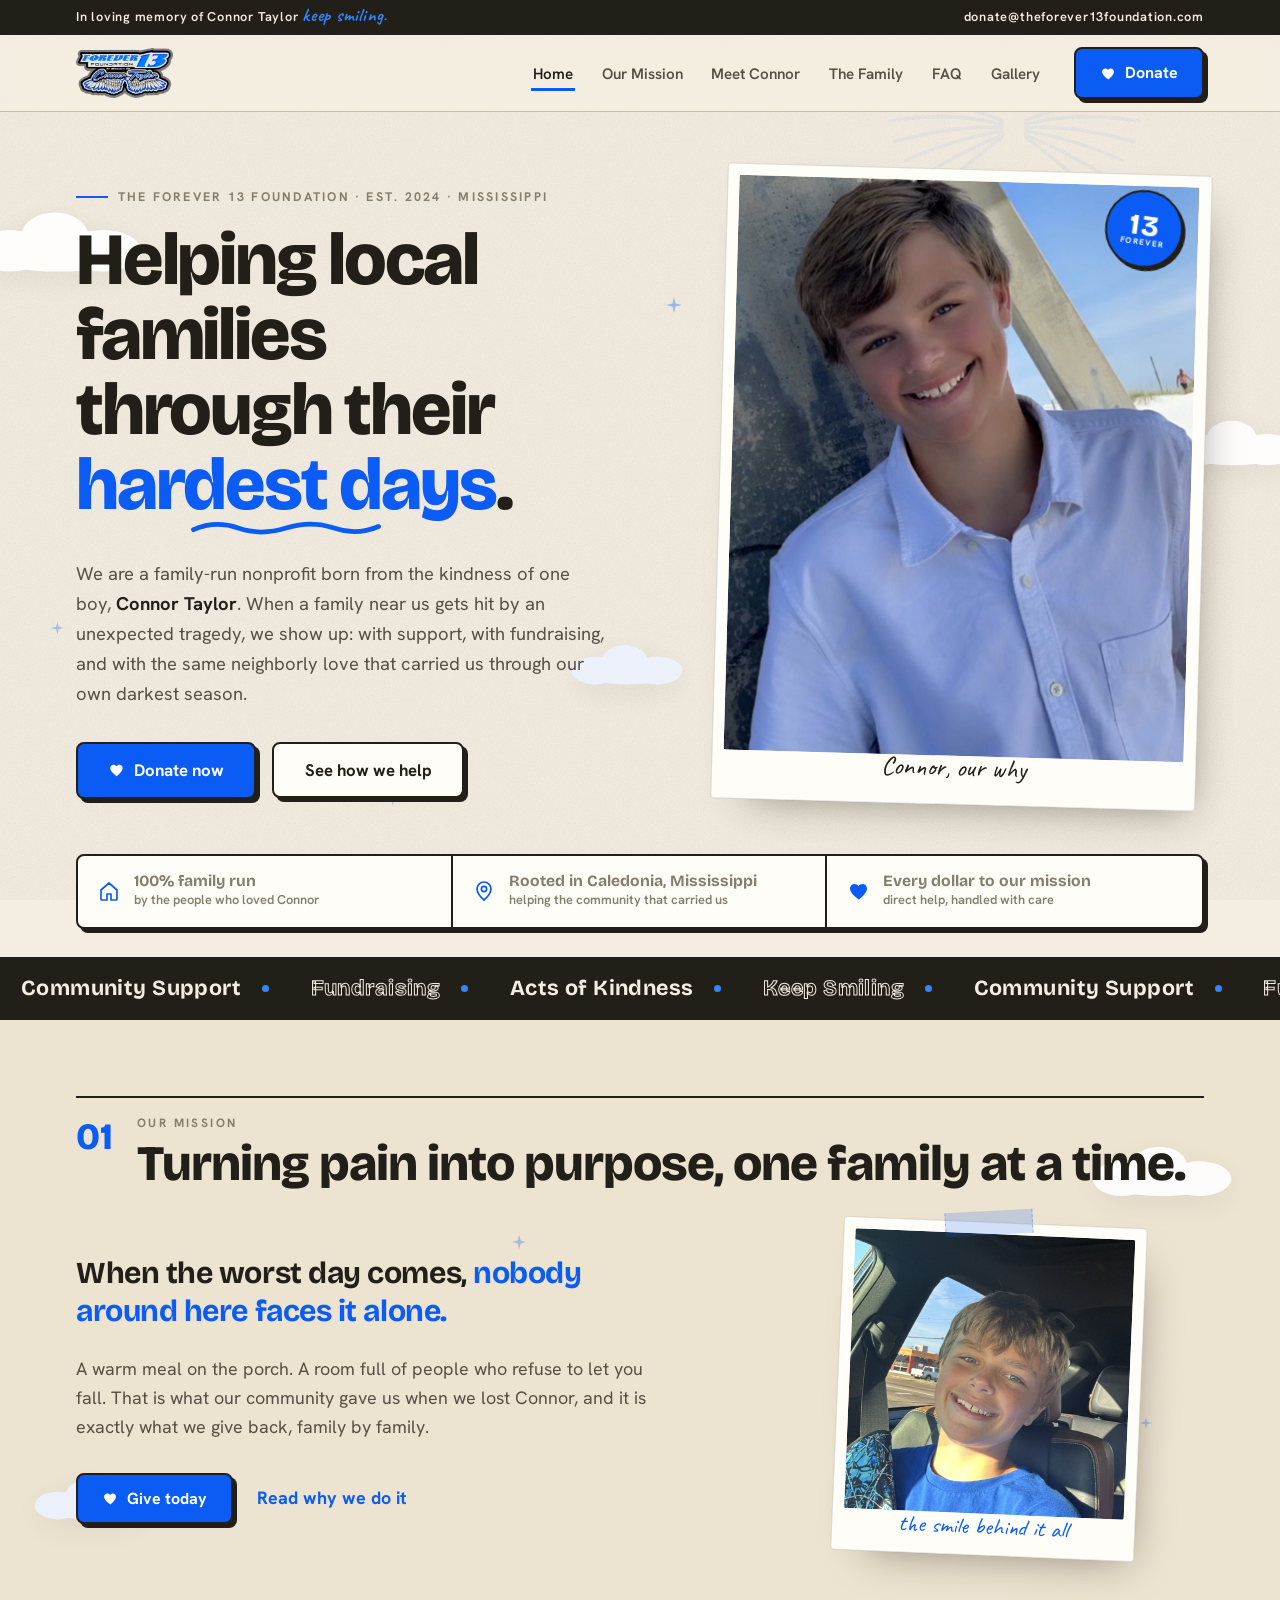
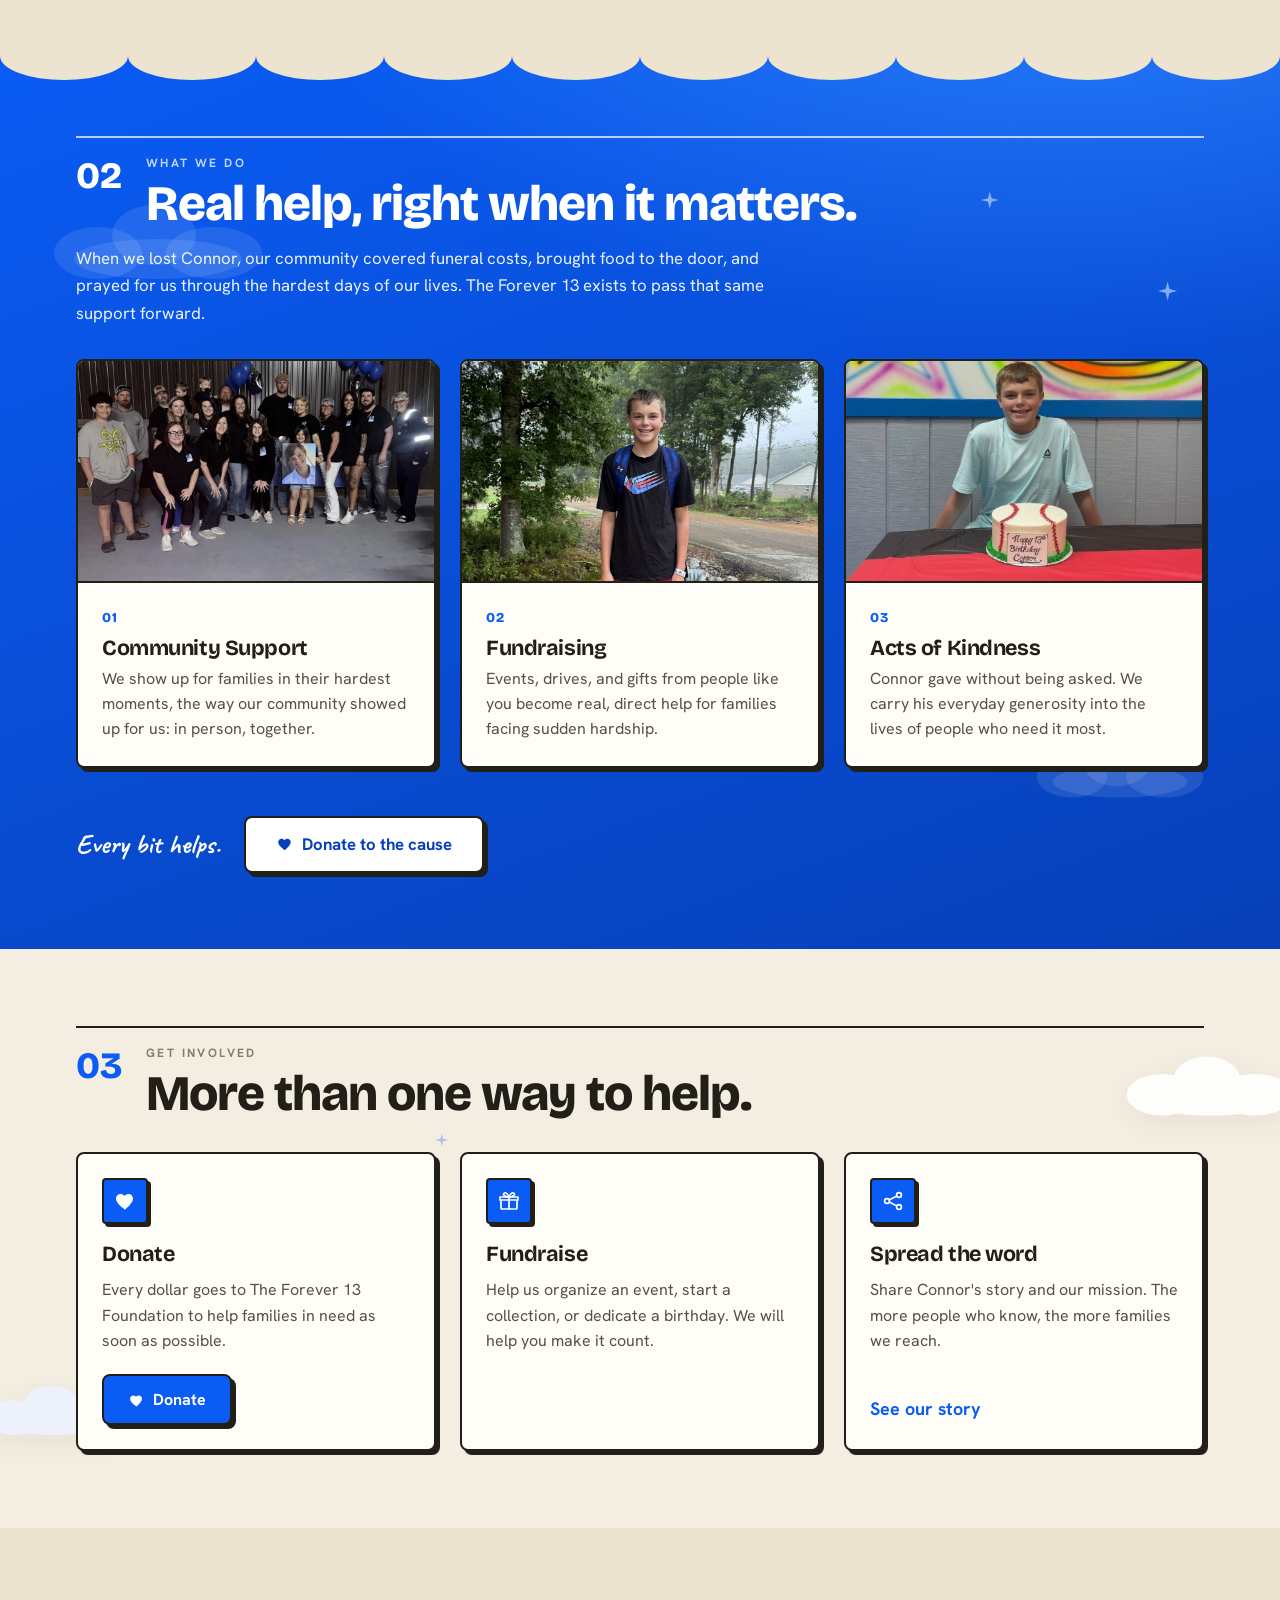
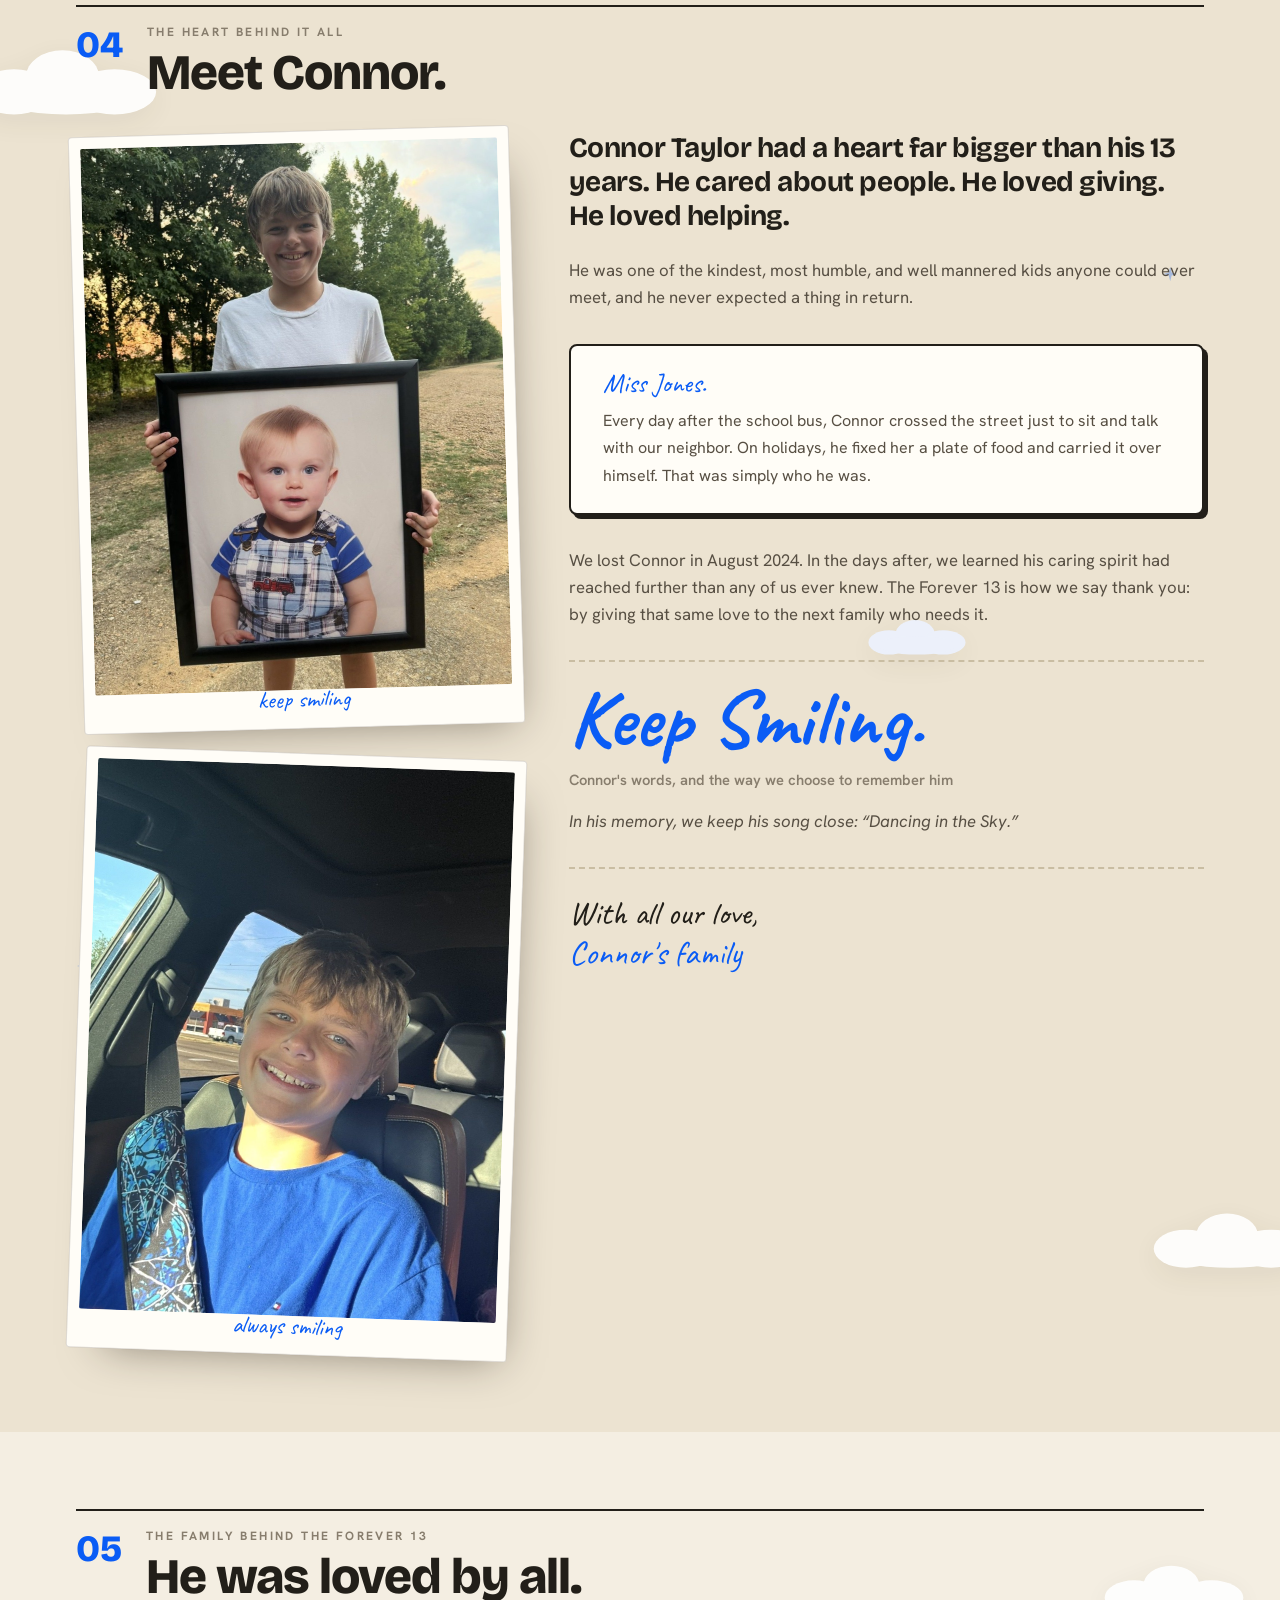
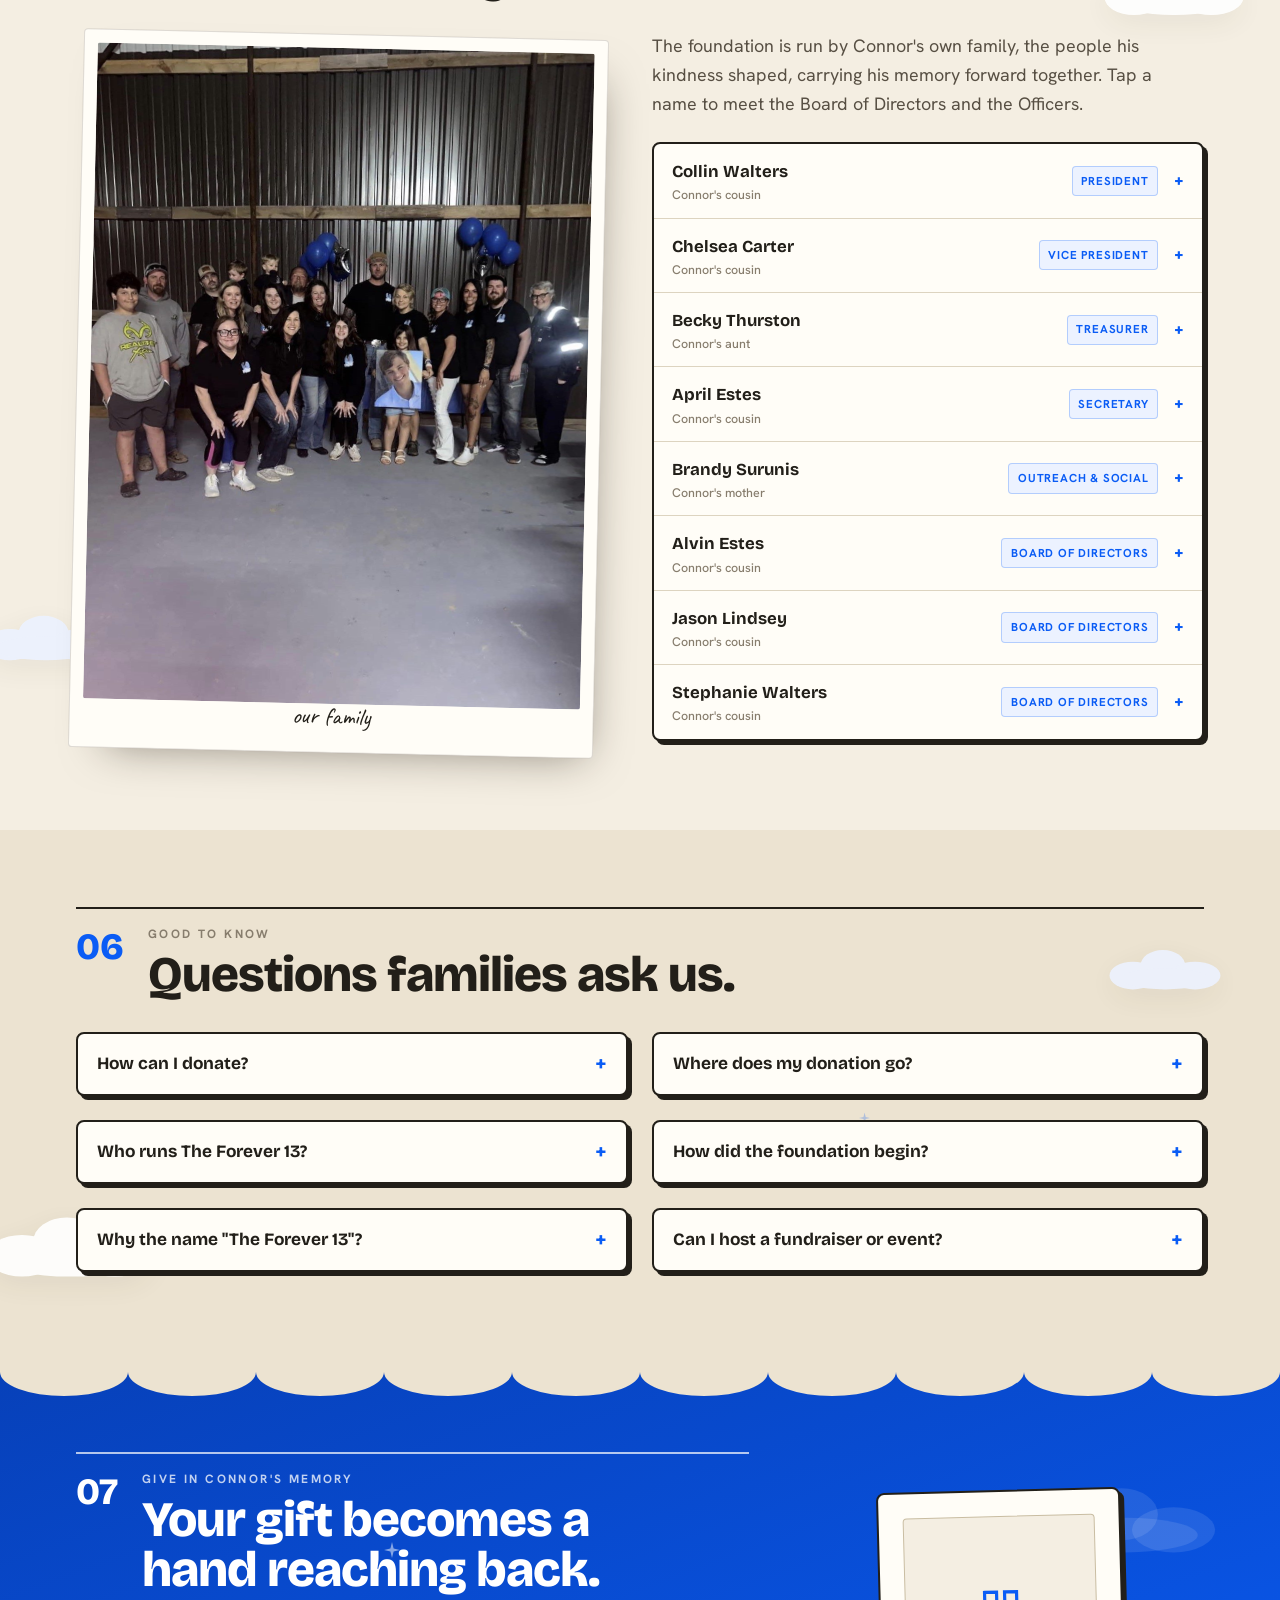
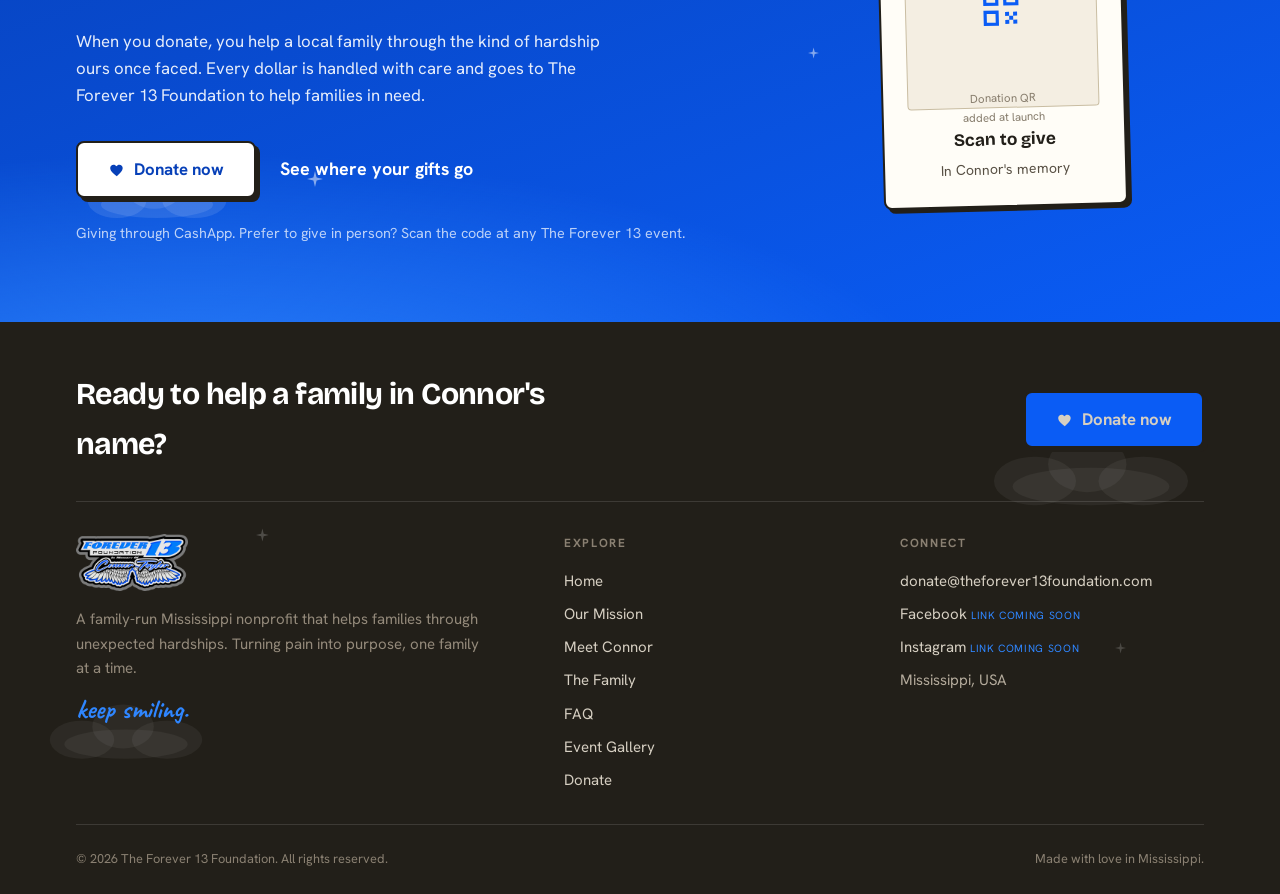
==== commit c18f067d: "Swap What We Do pillar photos per client New client-supplied photos of Connor replace the pillar ima" ====
--- a/index.html
+++ b/index.html
@@ -263,7 +263,7 @@
             </article>
             <article class="pillar sa" style="animation-range: entry 0% entry 65%">
               <div class="pillar__img">
-                <img src="assets/img/pillar-fundraising.jpg" alt="Blue balloons and smiling friends at a The Forever 13 fundraiser" width="1000" height="628" loading="lazy" />
+                <img src="assets/img/pillar-fundraising.jpg" alt="Connor smiling outdoors with his backpack on" width="1000" height="628" loading="lazy" />
               </div>
               <div class="pillar__body">
                 <span class="pillar__num">02</span>
@@ -273,7 +273,7 @@
             </article>
             <article class="pillar sa" style="animation-range: entry 0% entry 75%">
               <div class="pillar__img">
-                <img src="assets/img/pillar-kindness.jpg" alt="Connor smiling while holding a framed photo of himself as a baby" width="1000" height="625" loading="lazy" />
+                <img src="assets/img/pillar-kindness.jpg" alt="Connor at his 13th birthday with a baseball cake" width="1000" height="625" loading="lazy" />
               </div>
               <div class="pillar__body">
                 <span class="pillar__num">03</span>
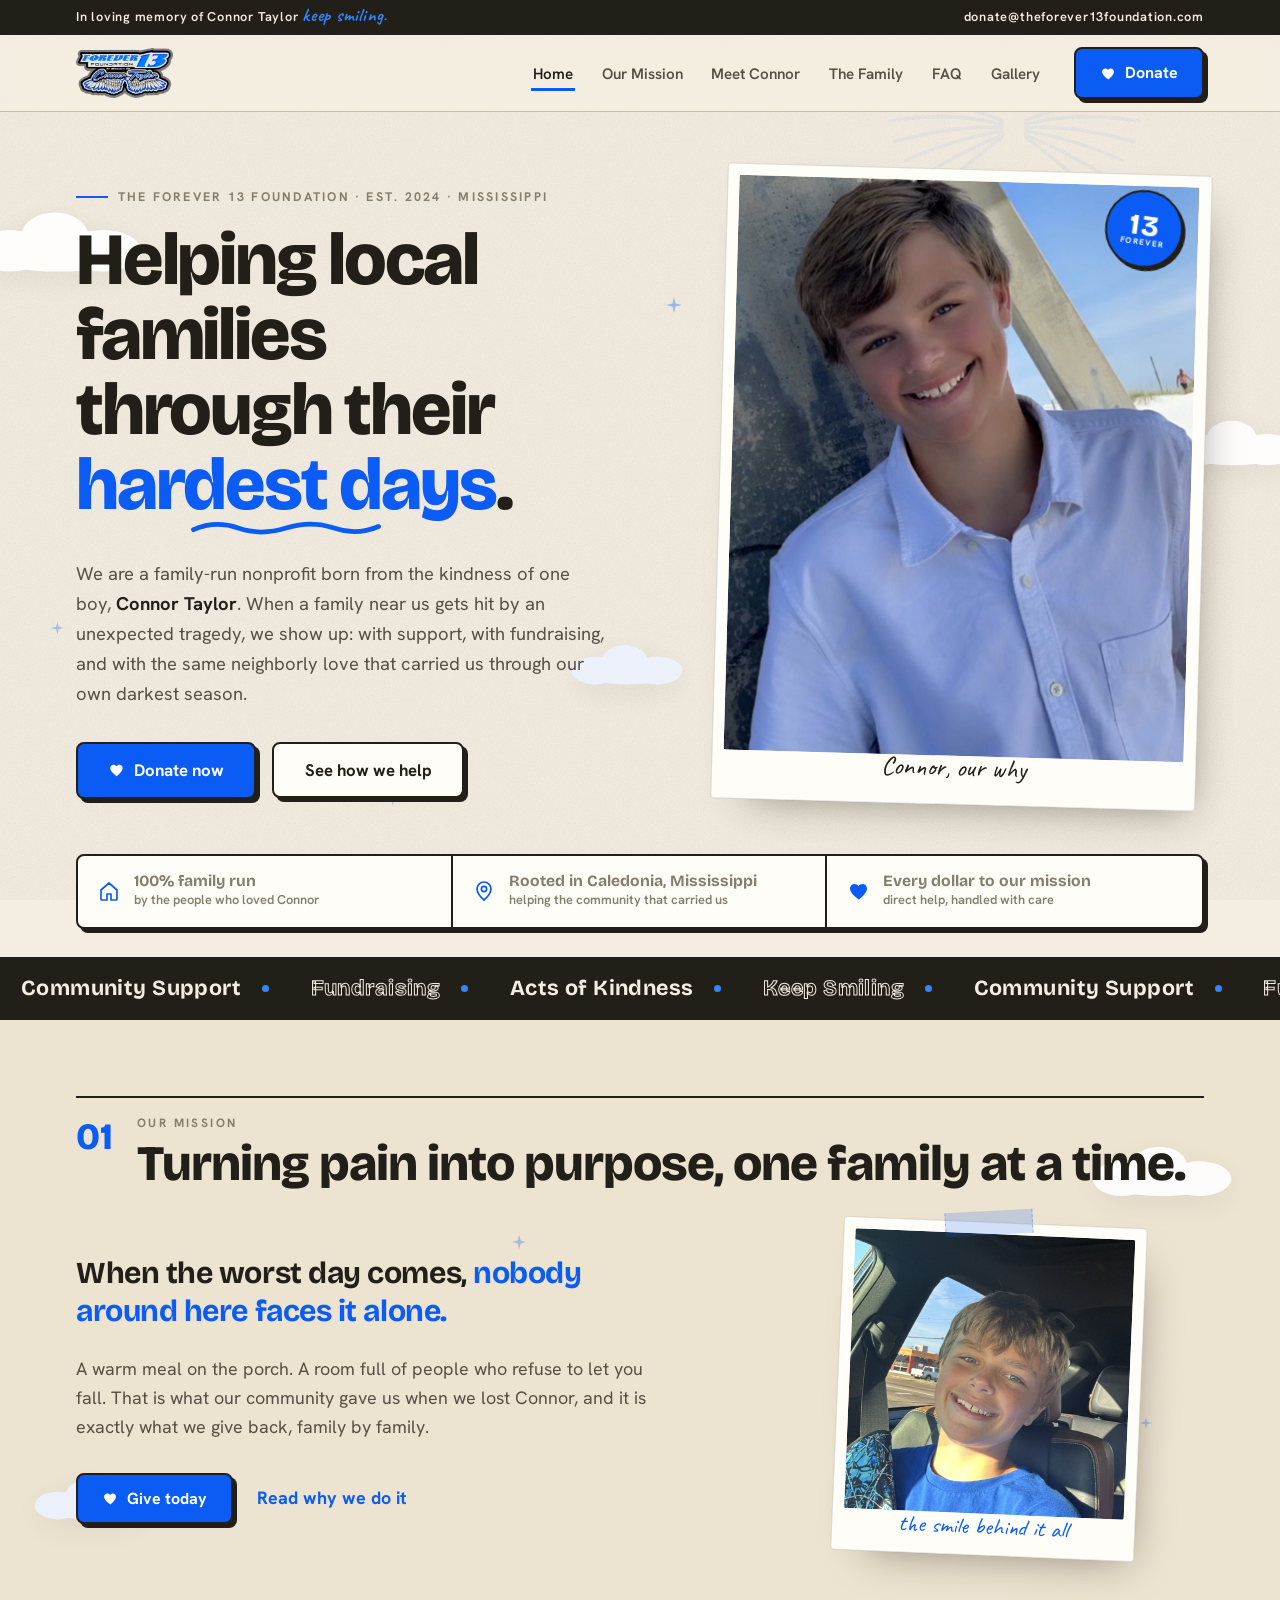
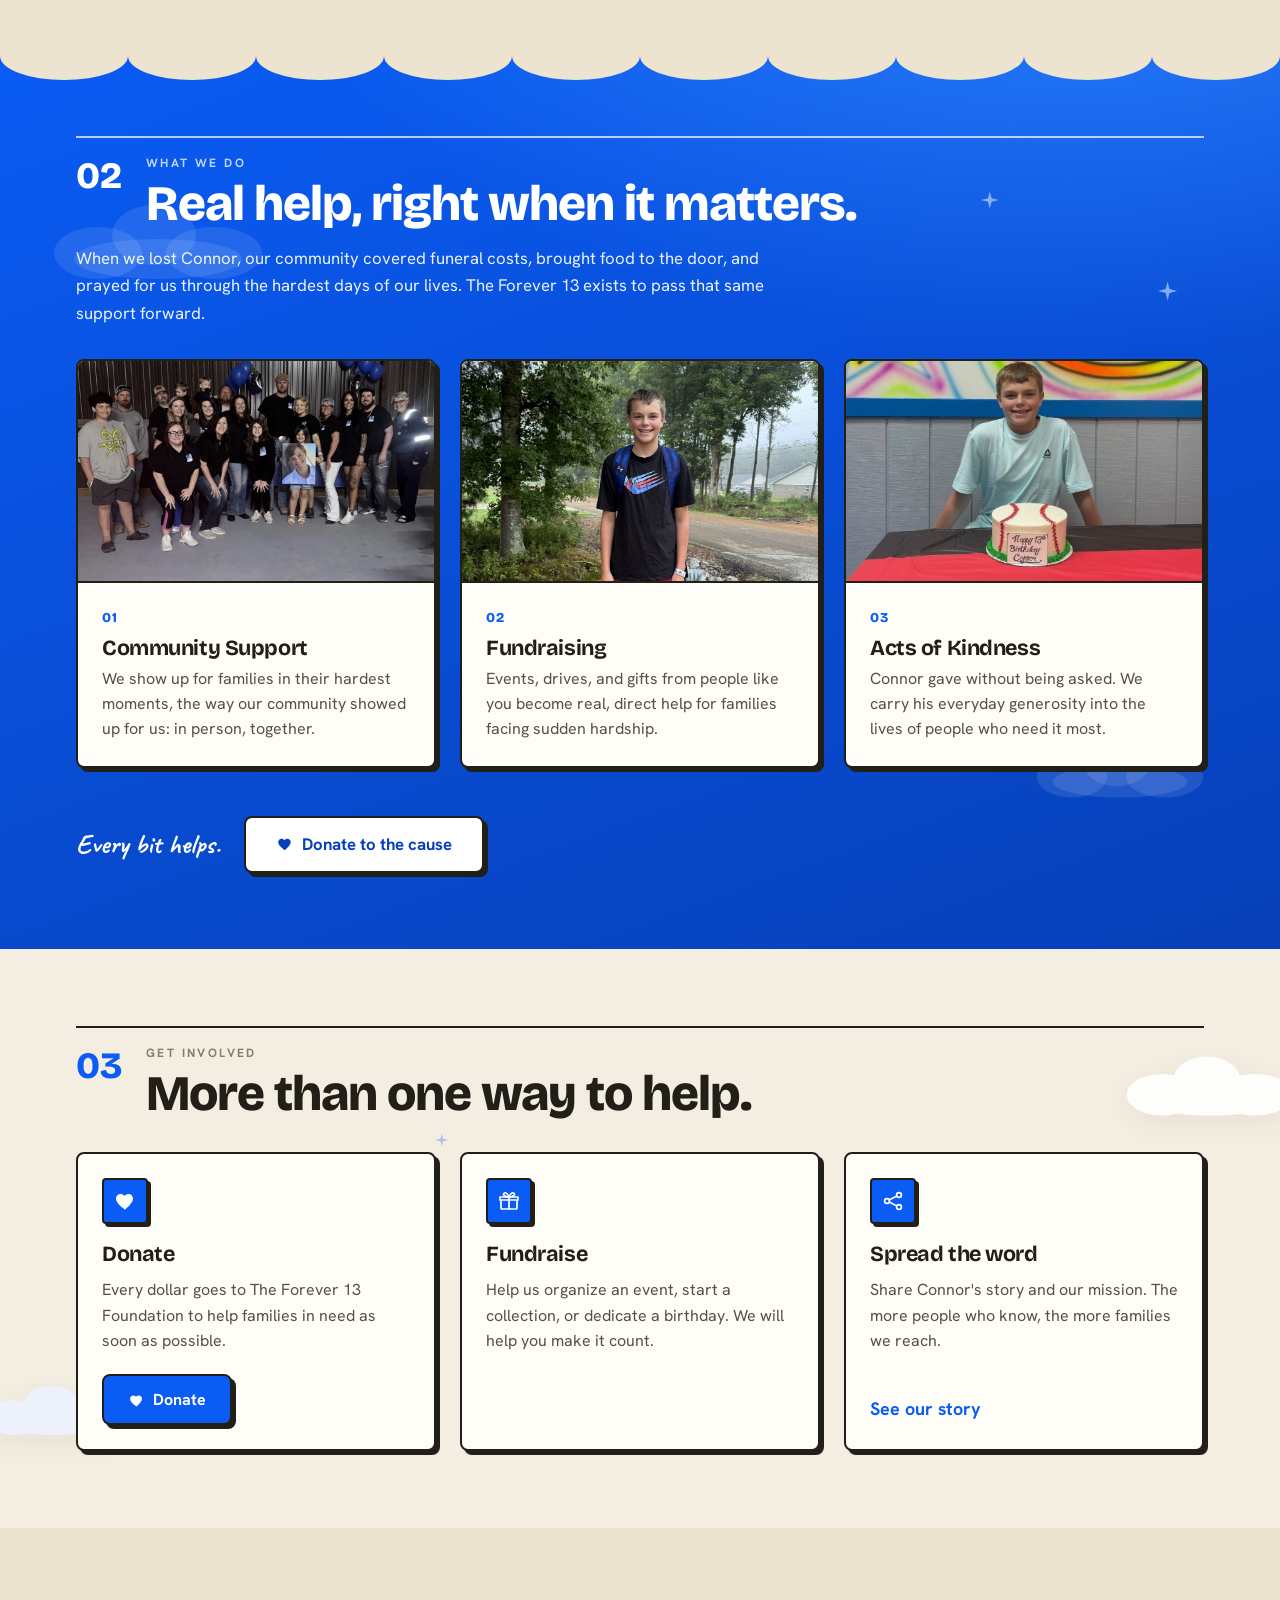
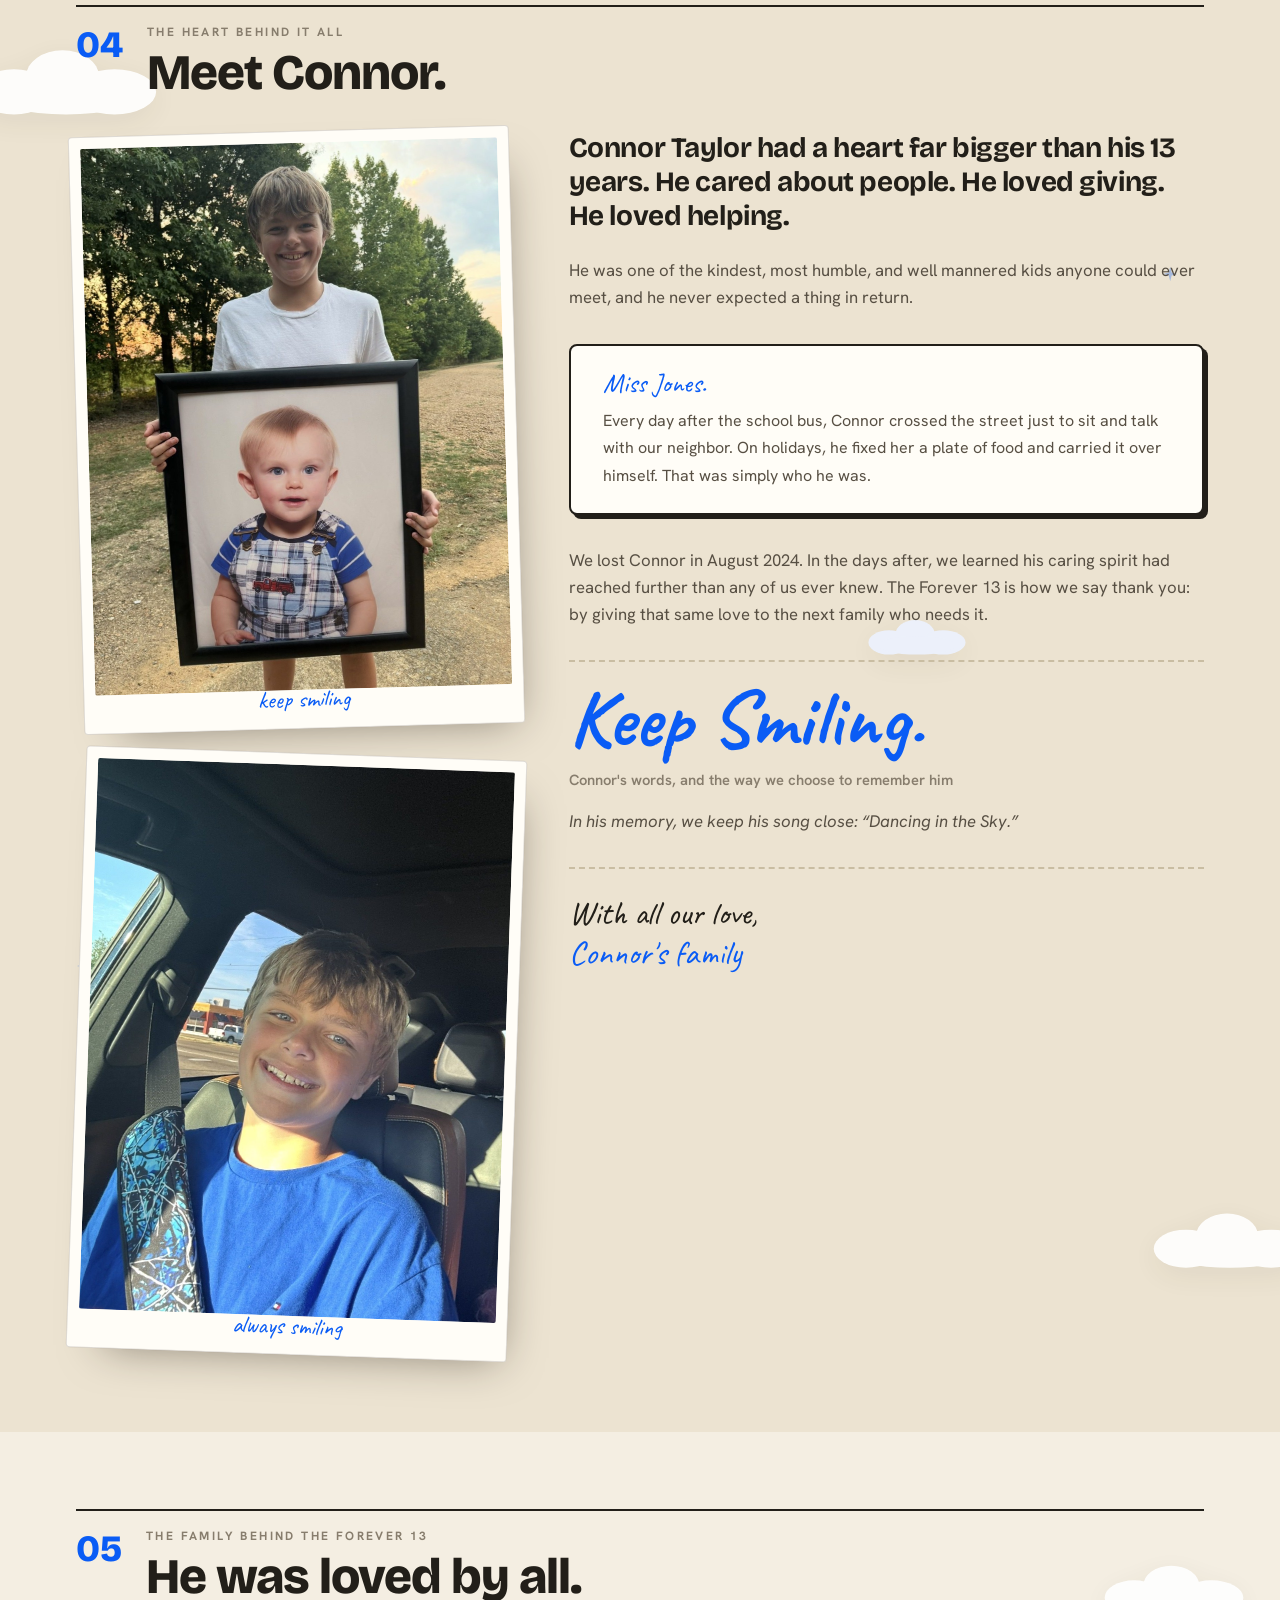
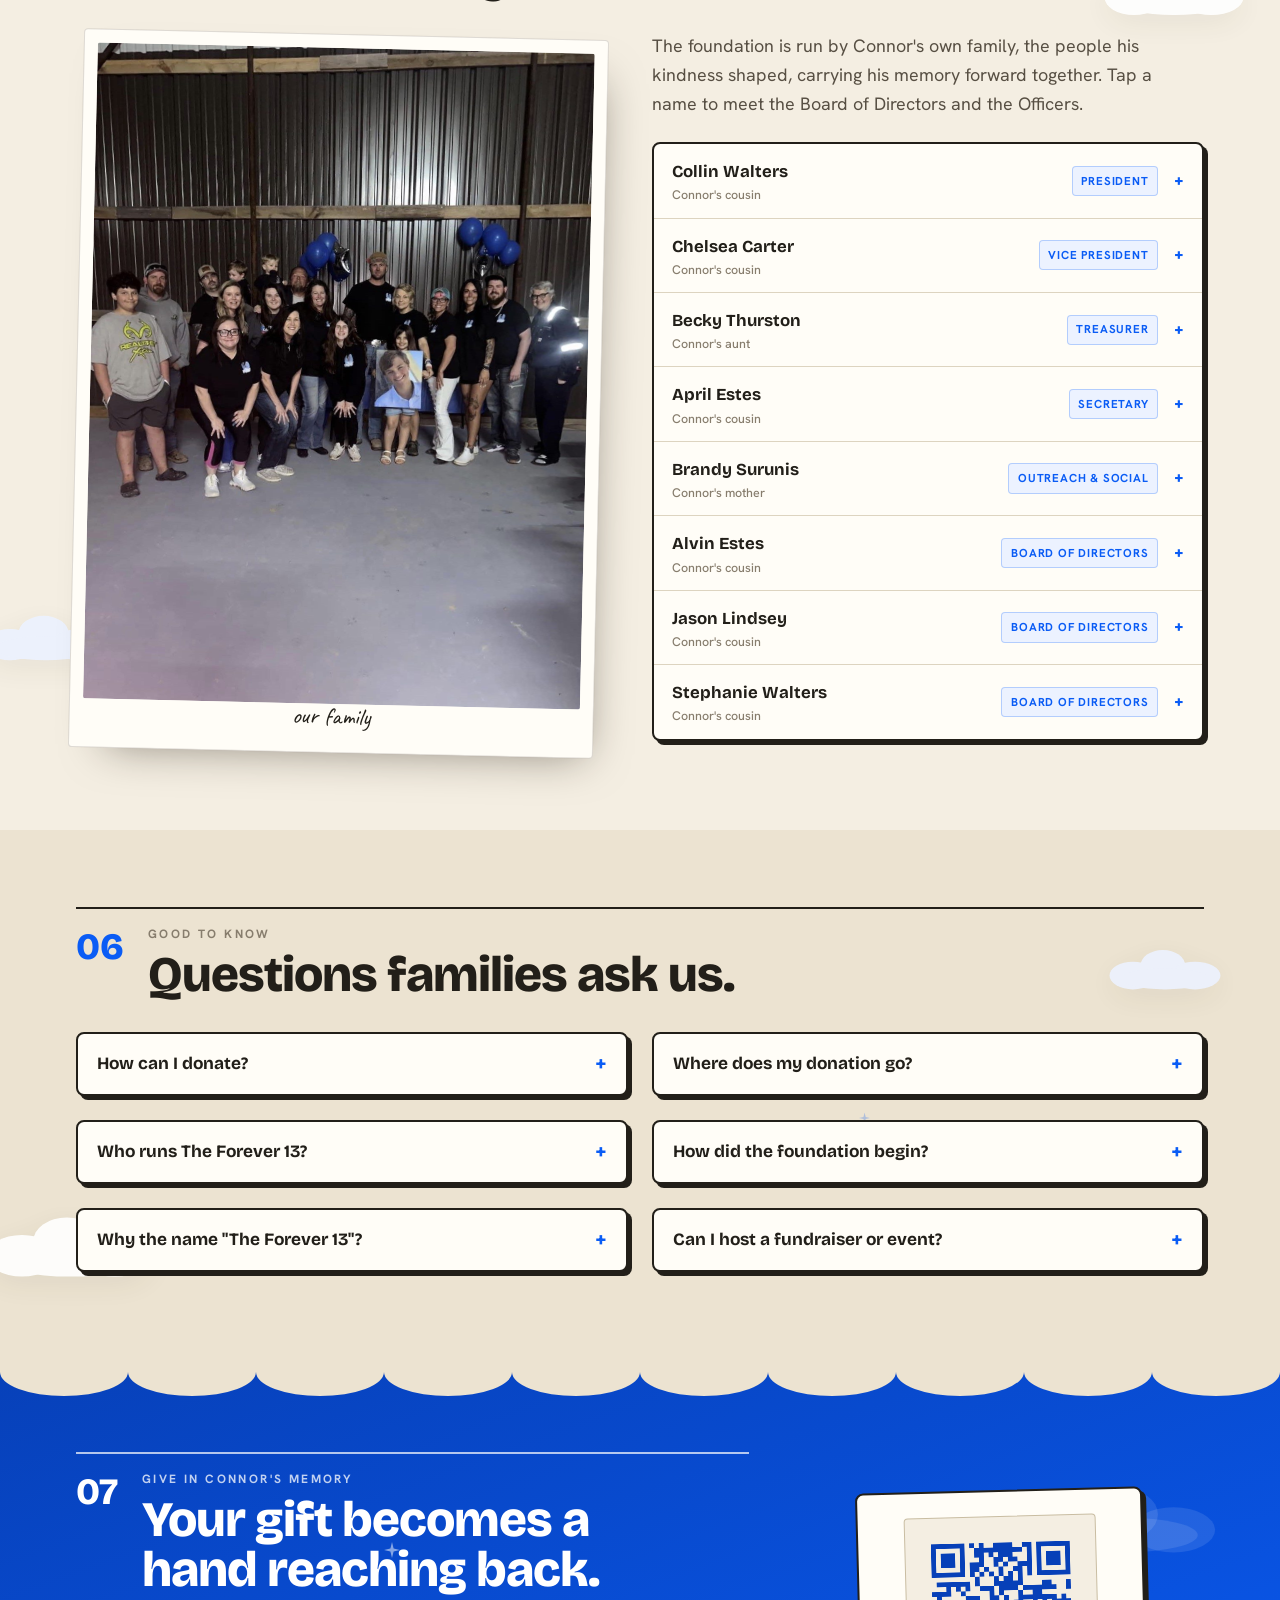
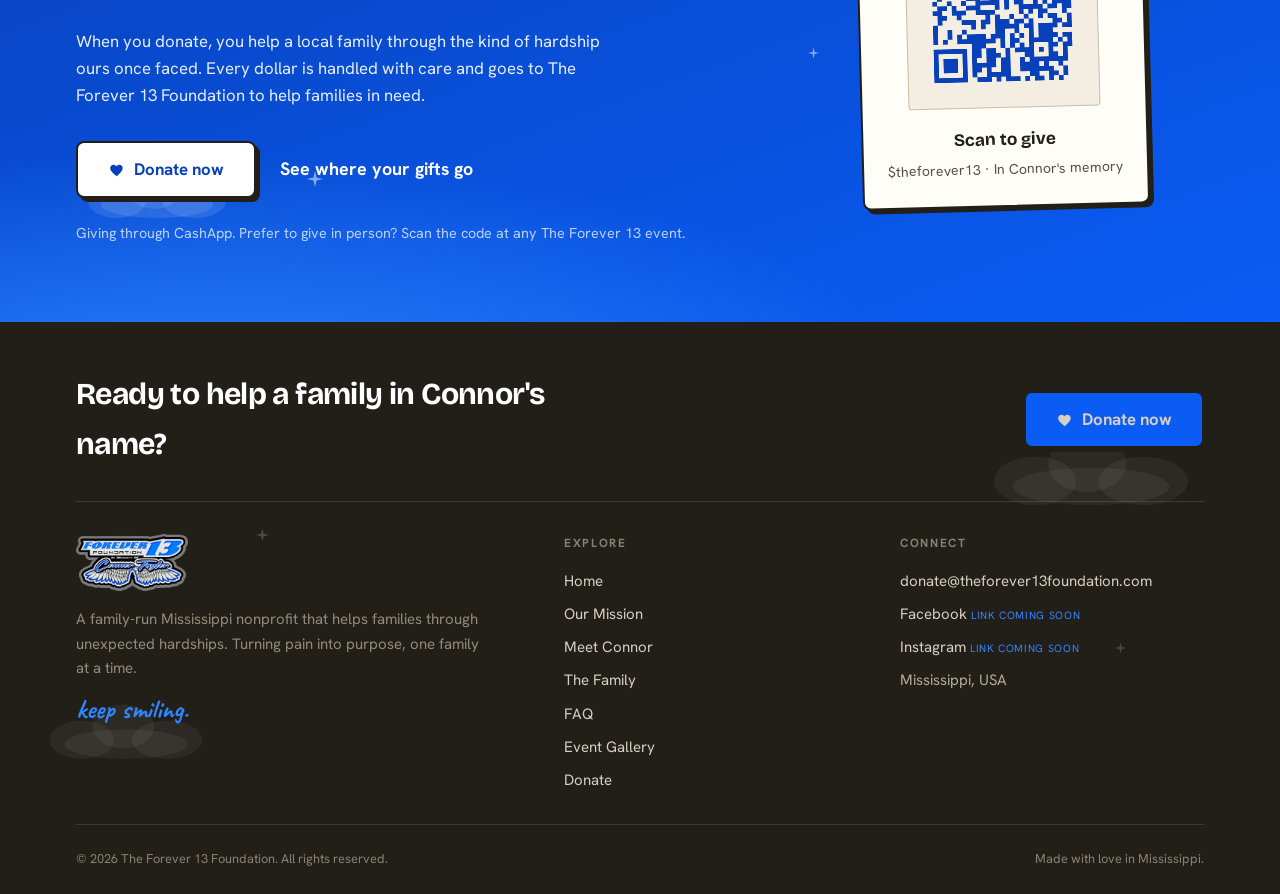
==== commit 072ee111: "Wire donations to CashApp $theforever13 + generate donation QR - DONATE_URL set to https://cash.app/" ====
--- a/index.html
+++ b/index.html
@@ -576,14 +576,10 @@
           </div>
           <div class="give__card sa-pop">
             <div class="qr">
-              <!-- Drop assets/img/donate-qr.png to replace this placeholder -->
-              <div class="qr__ph">
-                <svg aria-hidden="true"><use href="#i-qr" /></svg>
-                <span>Donation QR<br />added at launch</span>
-              </div>
+              <img src="assets/img/donate-qr.png" alt="Scan to donate to $theforever13 on CashApp" width="462" height="462" loading="lazy" />
             </div>
             <b>Scan to give</b>
-            <p>In Connor's memory</p>
+            <p>$theforever13 &middot; In Connor's memory</p>
           </div>
         </div>
       </section>
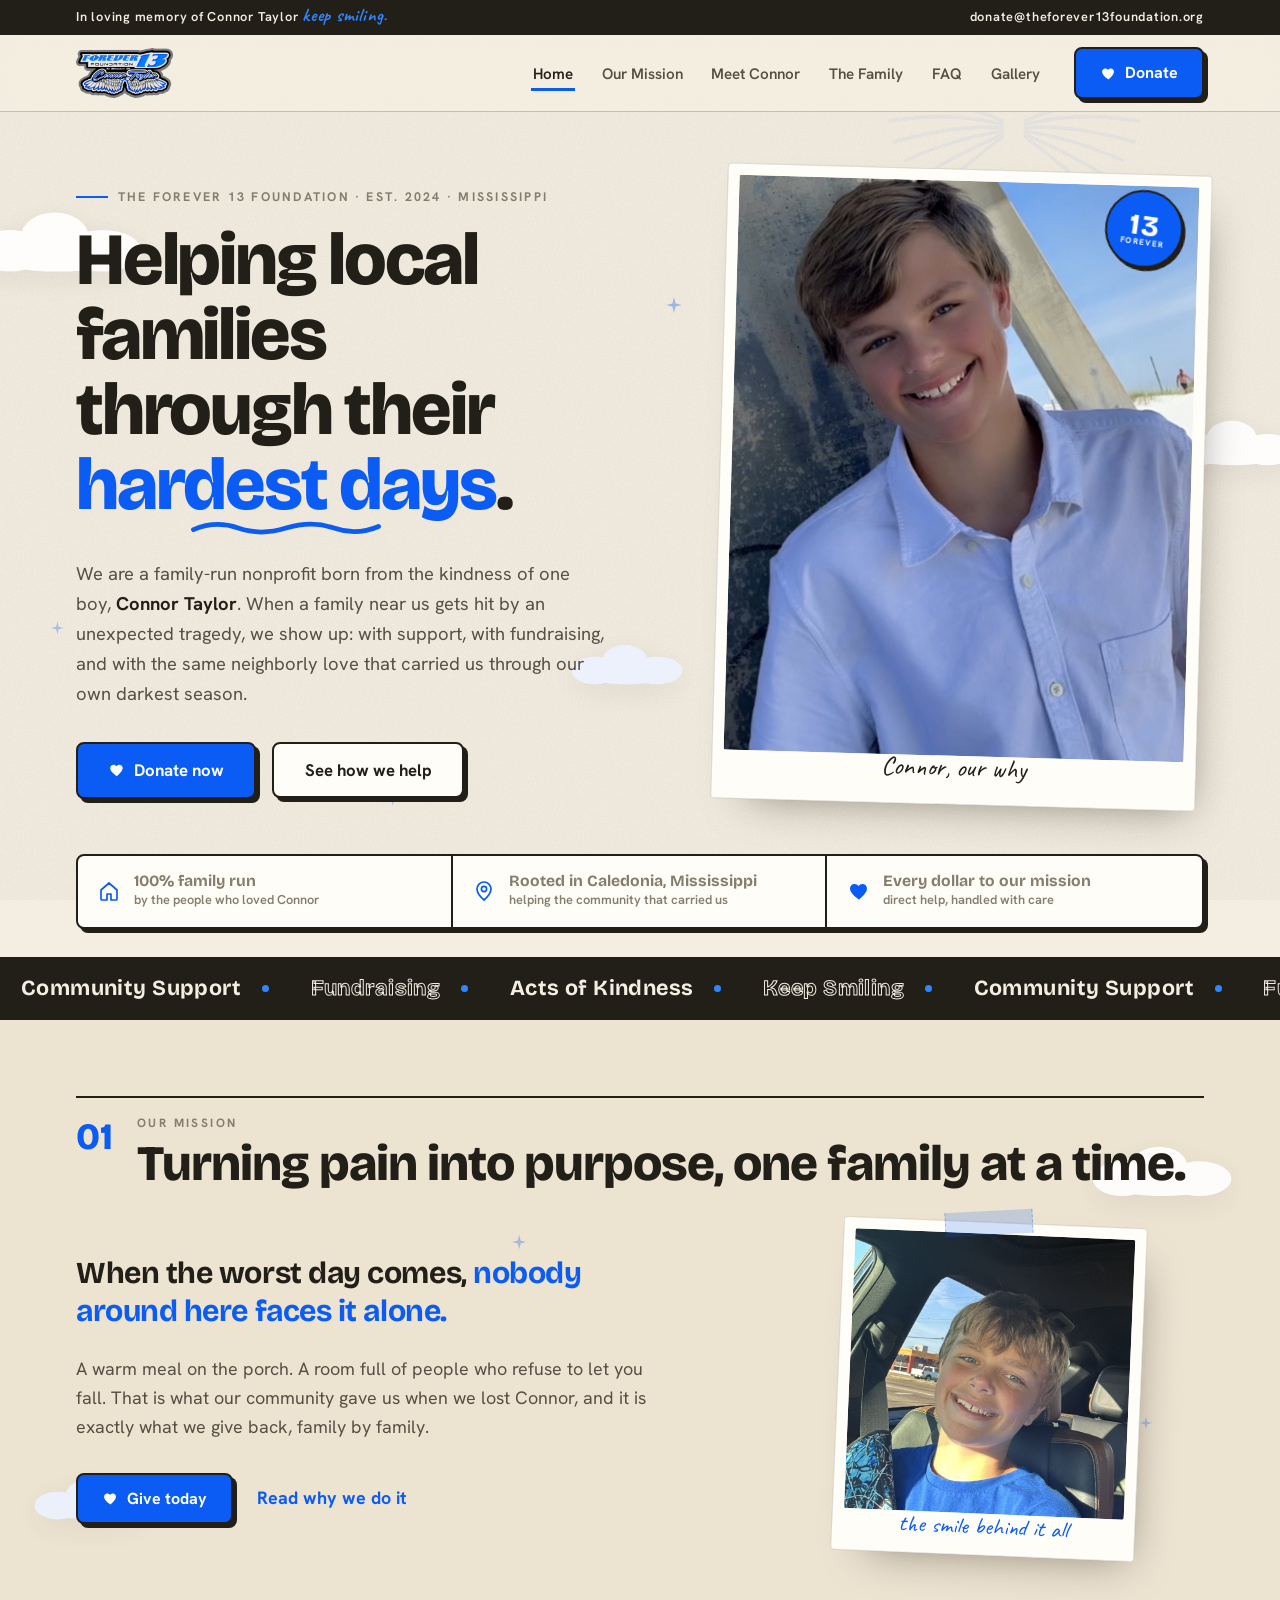
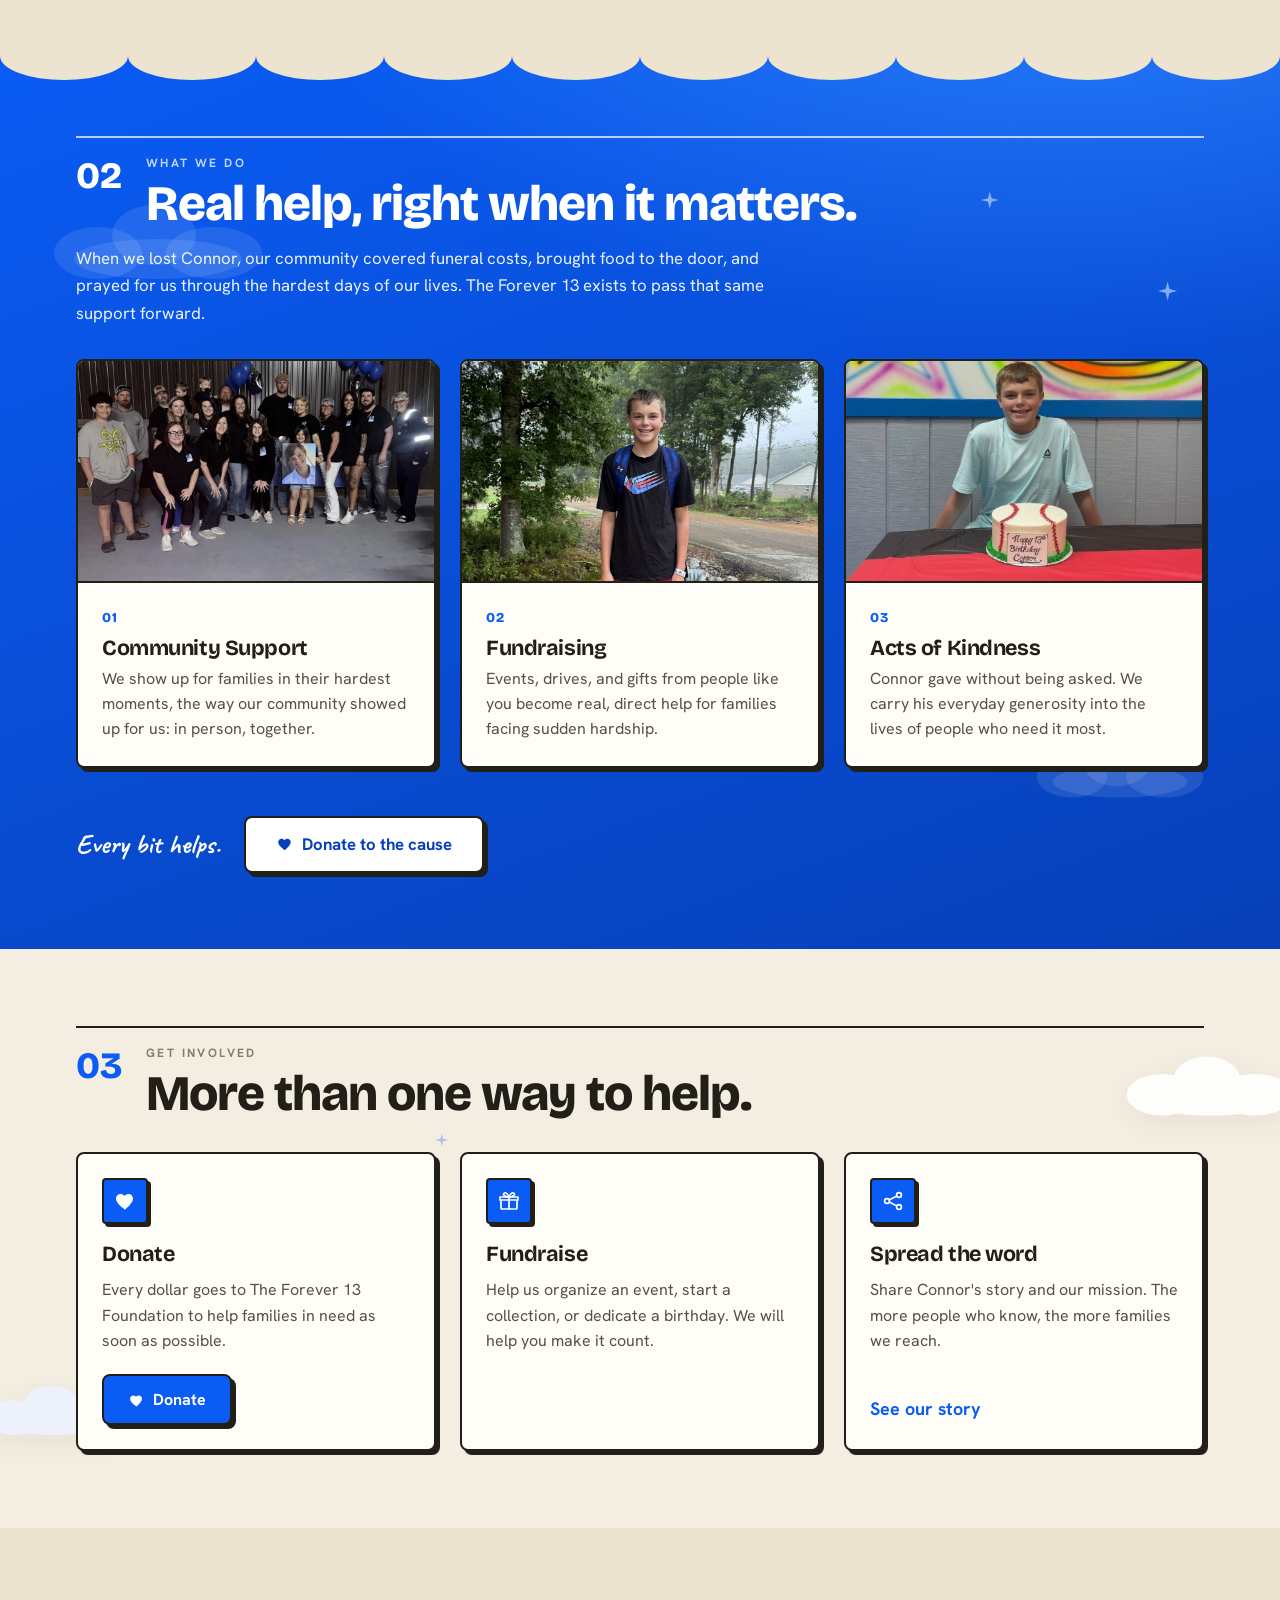
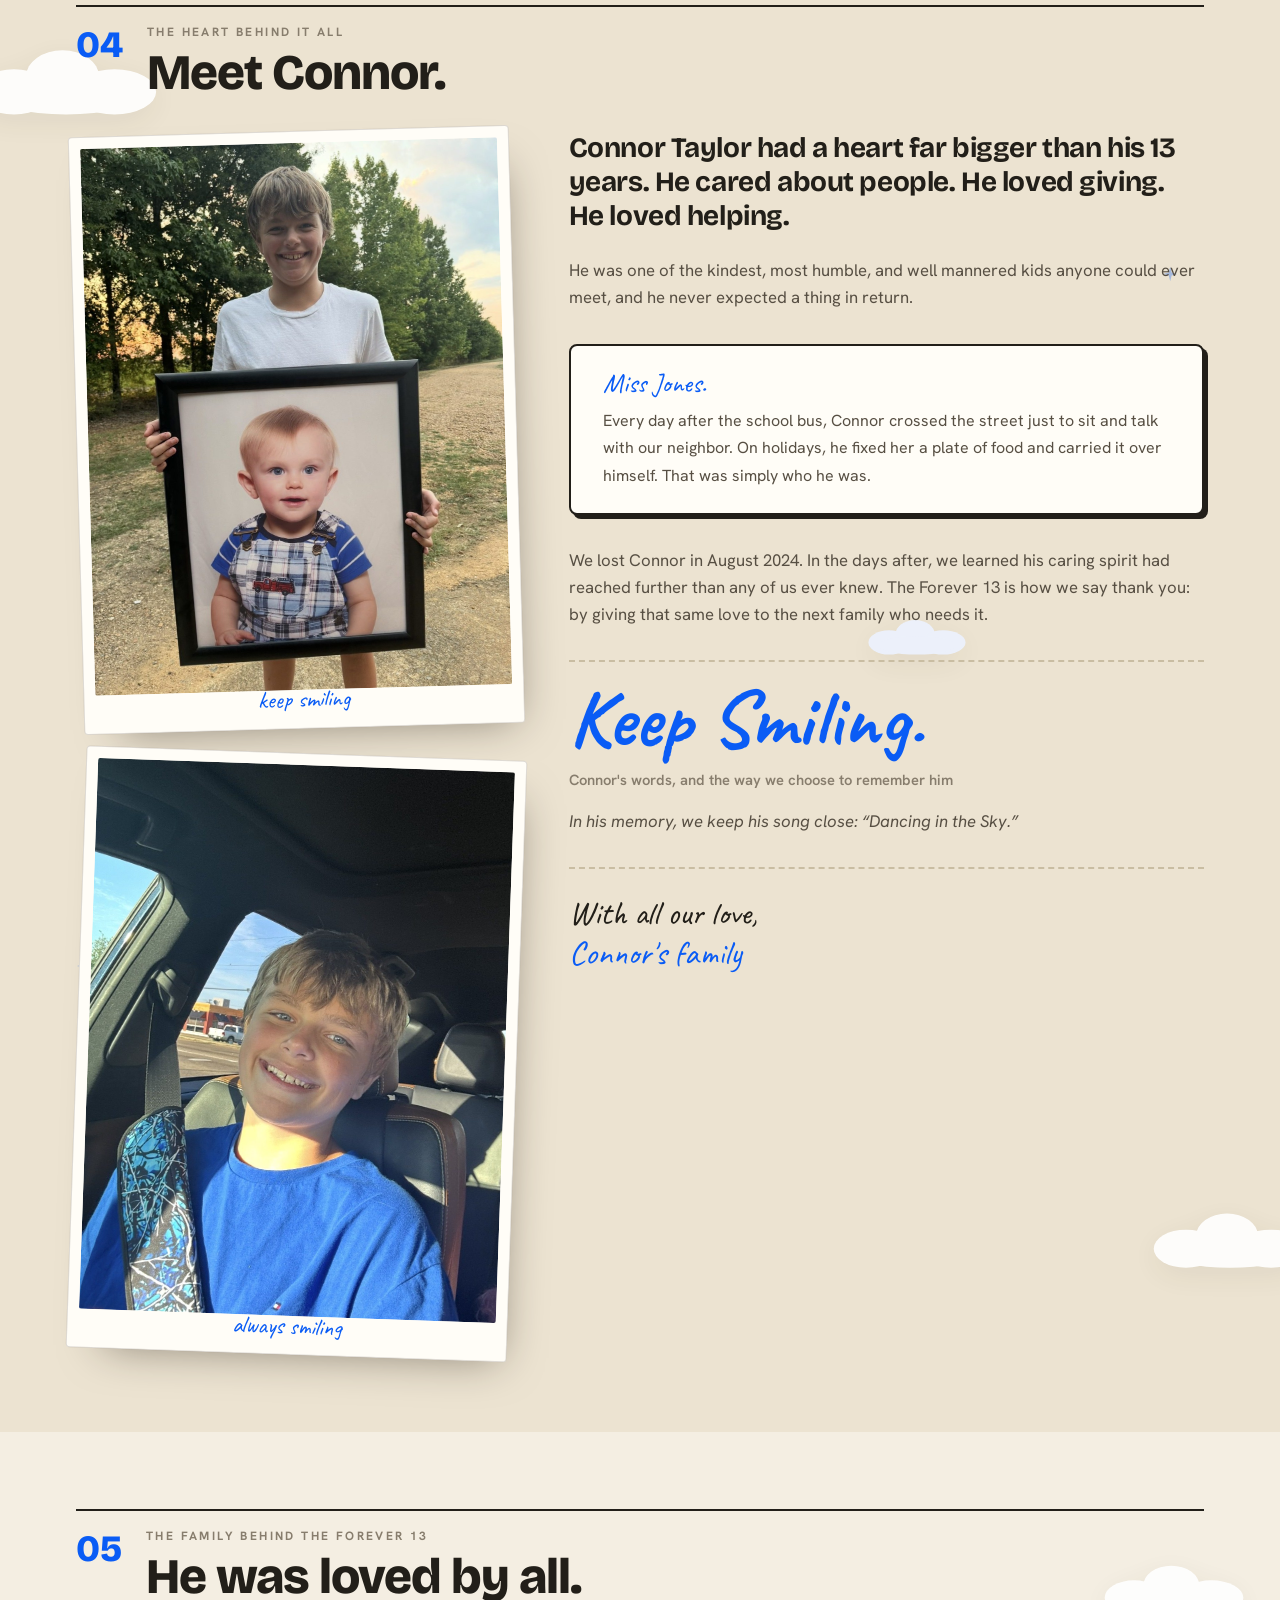
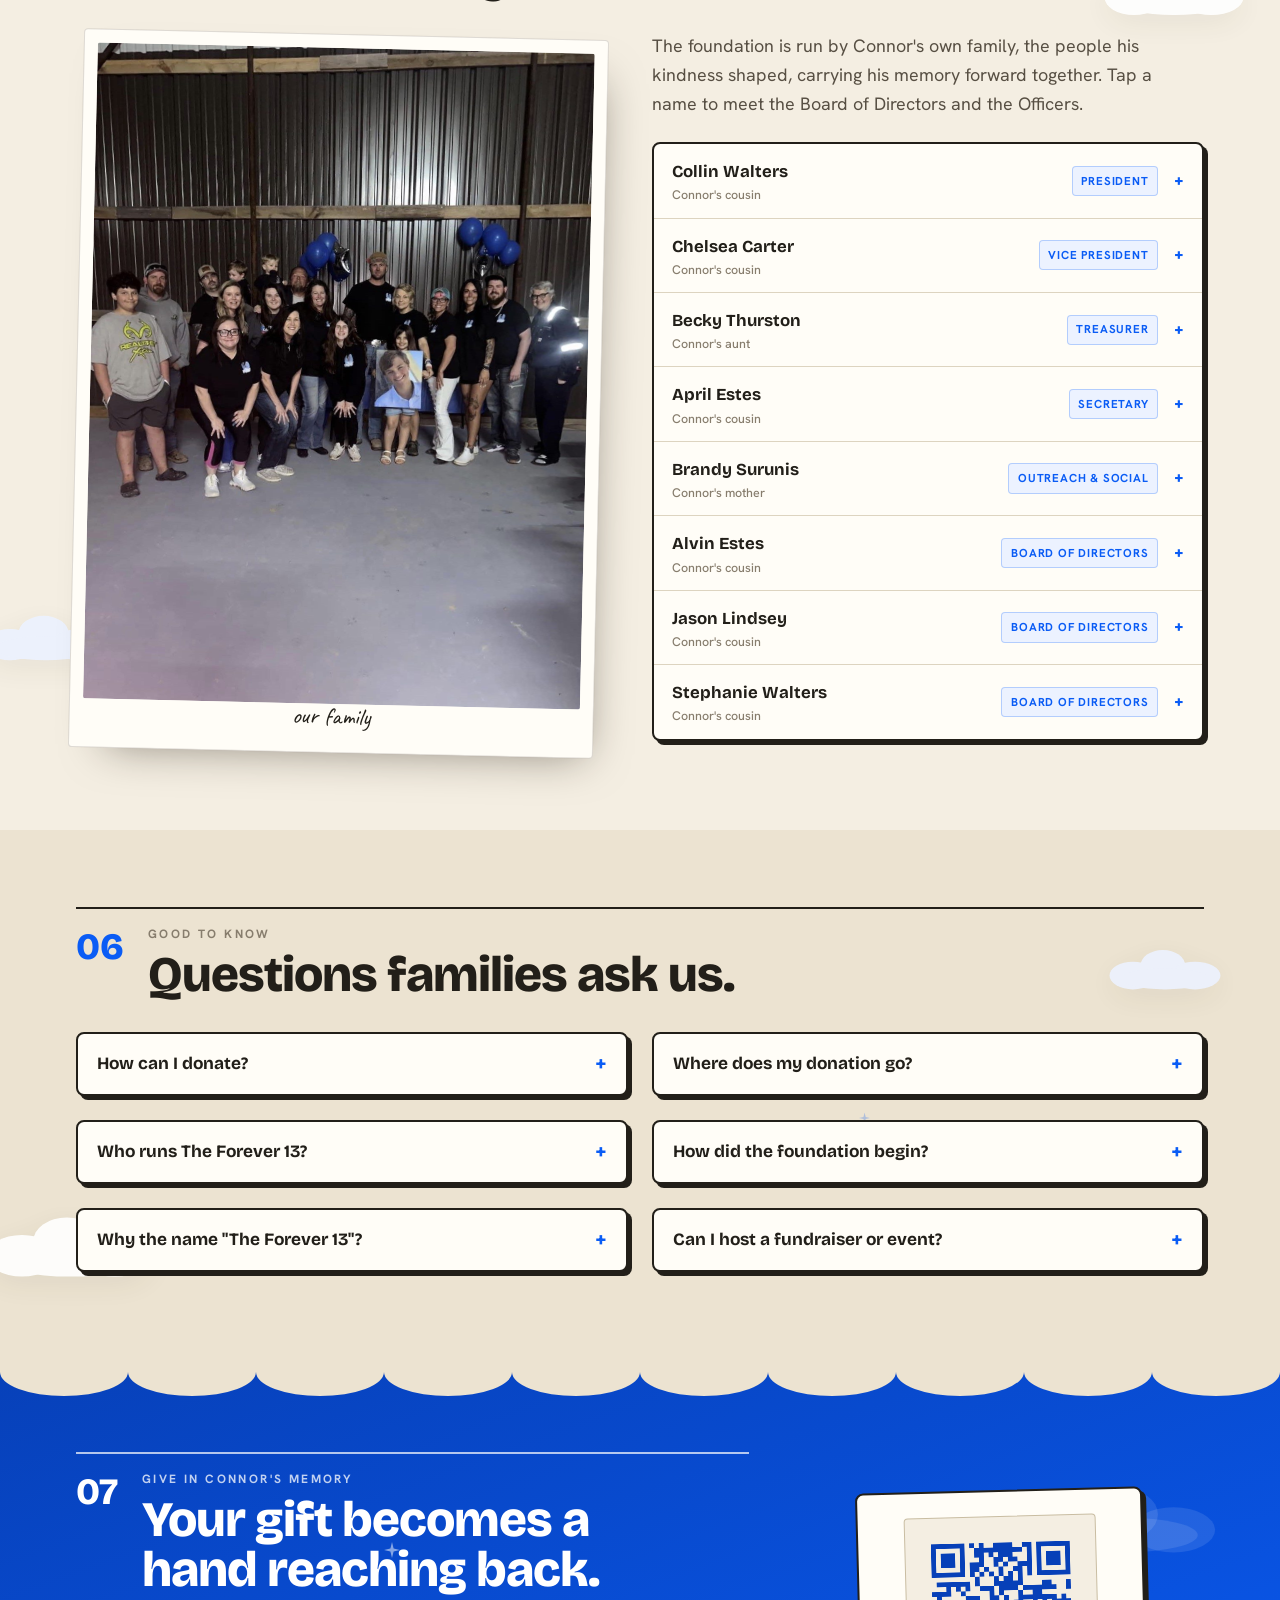
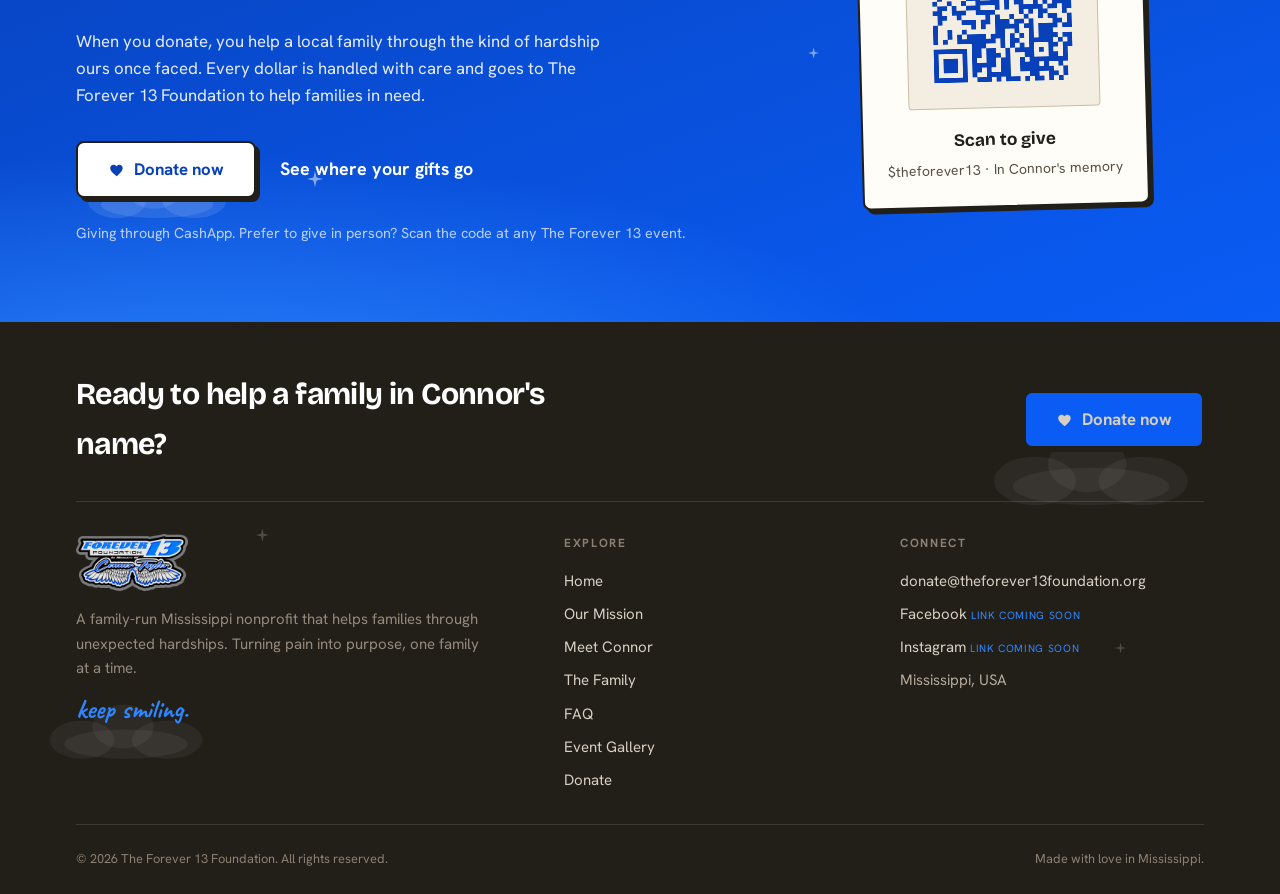
==== commit 38542663: "Switch contact email to donate@theforever13foundation.org; fix gallery nav The .org address replaces" ====
--- a/index.html
+++ b/index.html
@@ -66,7 +66,7 @@
     <div class="topbar">
       <div class="container topbar__inner">
         <span>In loving memory of Connor Taylor <span class="script">keep smiling.</span></span>
-        <span class="topbar__right"><a href="mailto:donate@theforever13foundation.com">donate@theforever13foundation.com</a></span>
+        <span class="topbar__right"><a href="mailto:donate@theforever13foundation.org">donate@theforever13foundation.org</a></span>
       </div>
     </div>
 
@@ -624,7 +624,7 @@
           <div class="footer__col">
             <h4>Connect</h4>
             <ul>
-              <li><a href="mailto:donate@theforever13foundation.com">donate@theforever13foundation.com</a></li>
+              <li><a href="mailto:donate@theforever13foundation.org">donate@theforever13foundation.org</a></li>
               <li><a href="#">Facebook</a> <span class="footer__sample">link coming soon</span></li>
               <li><a href="#">Instagram</a> <span class="footer__sample">link coming soon</span></li>
               <li>Mississippi, USA</li>
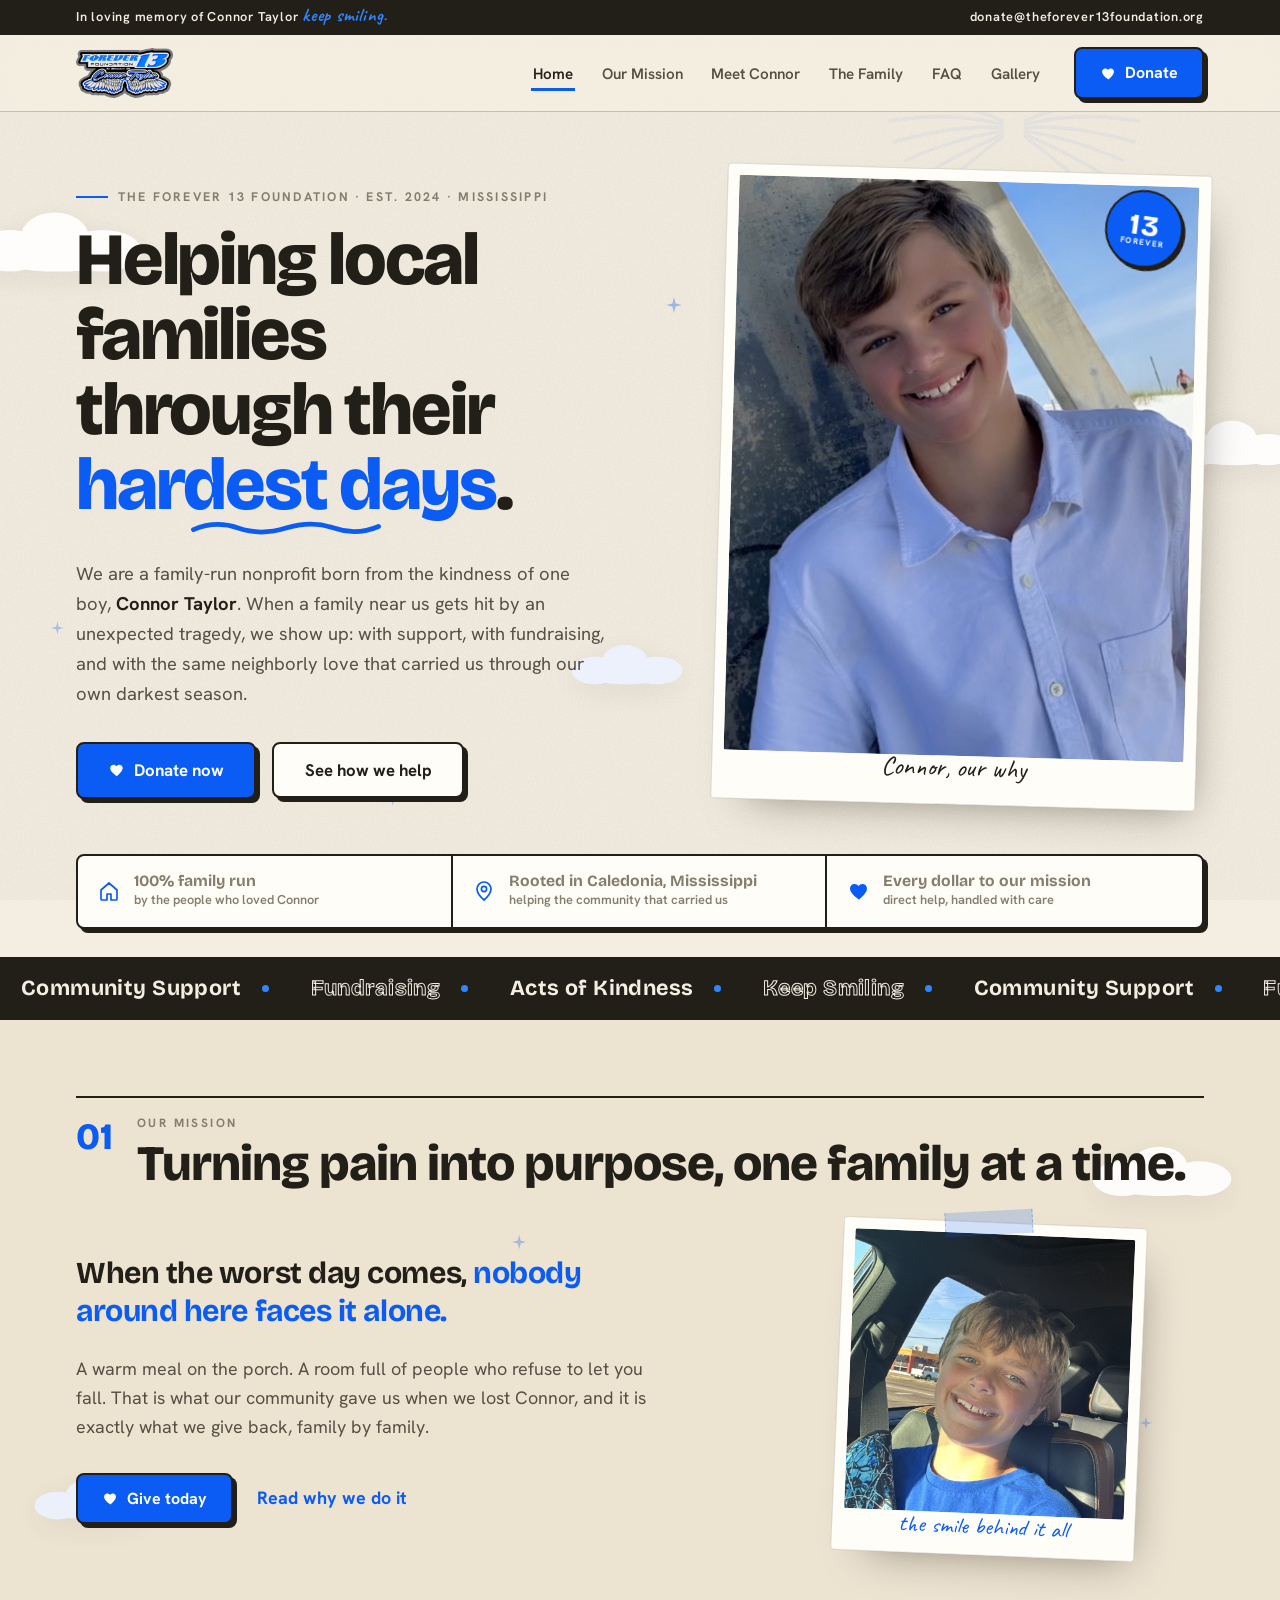
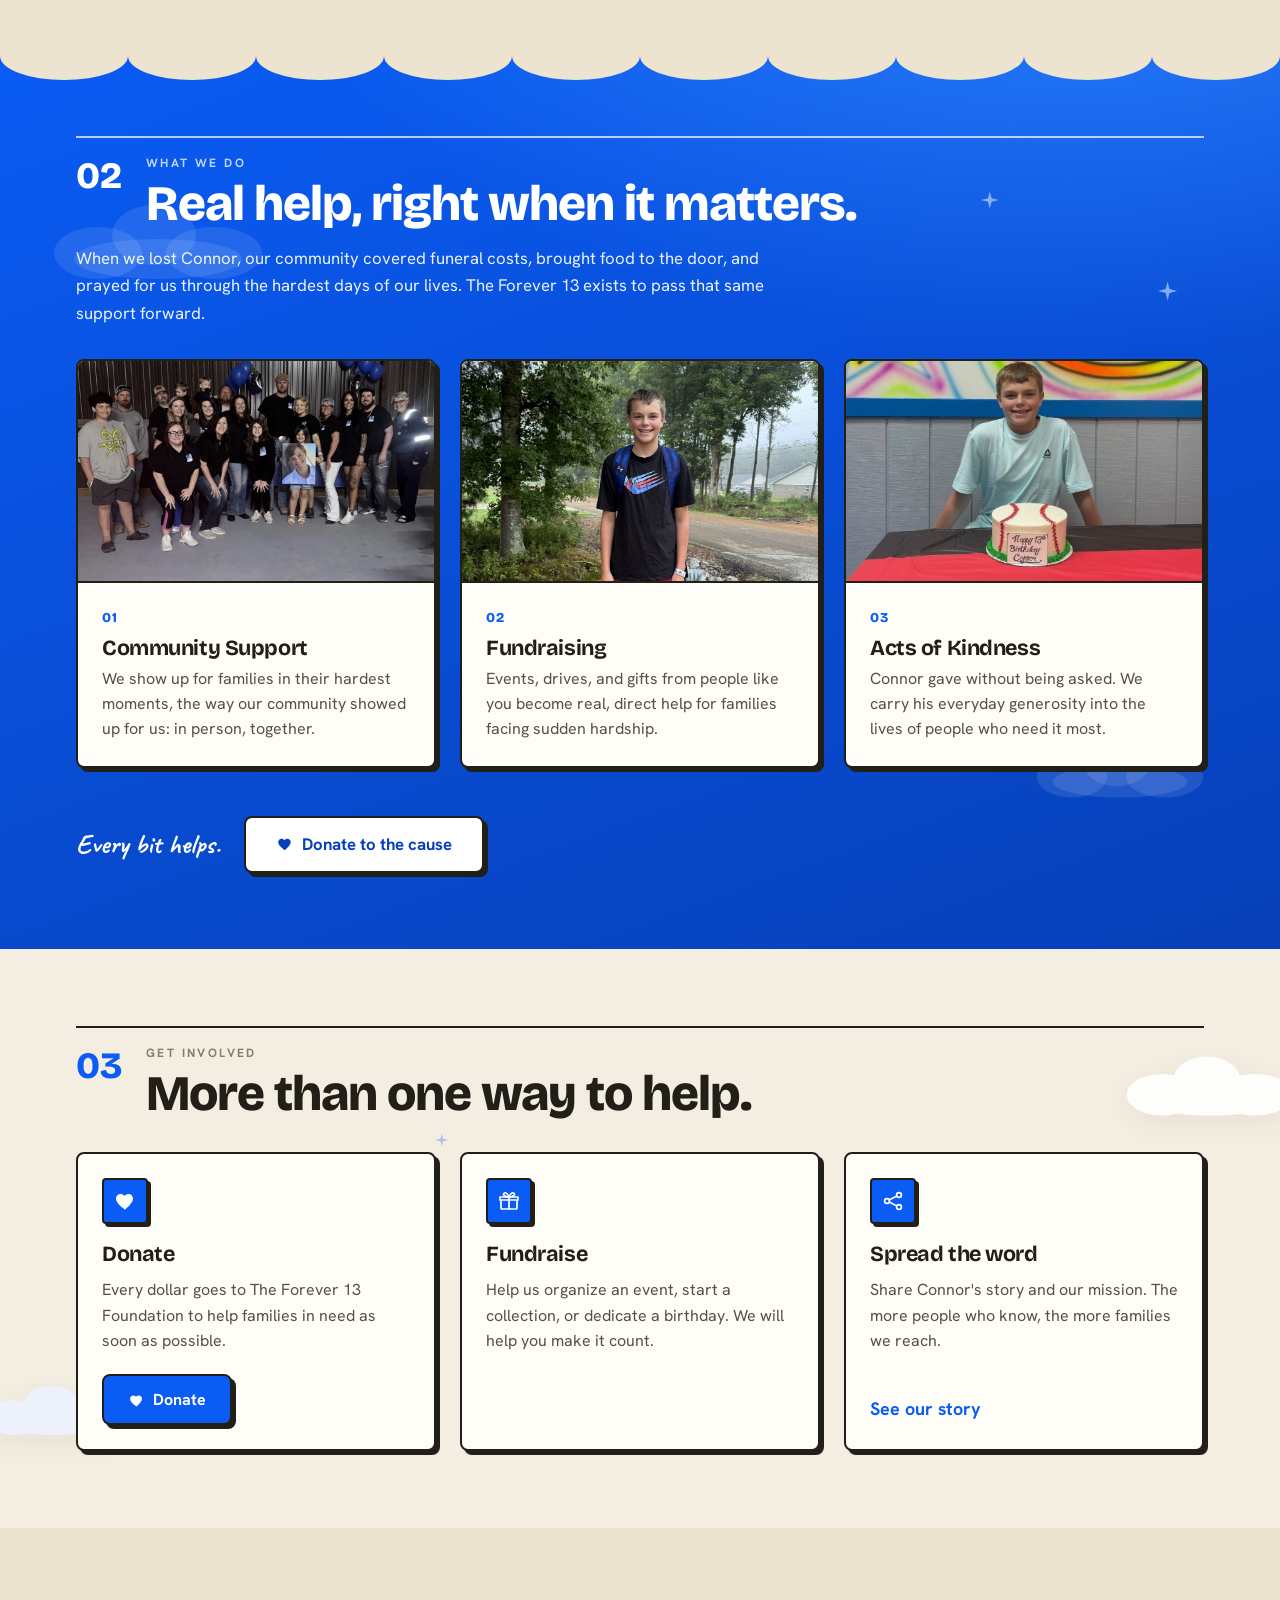
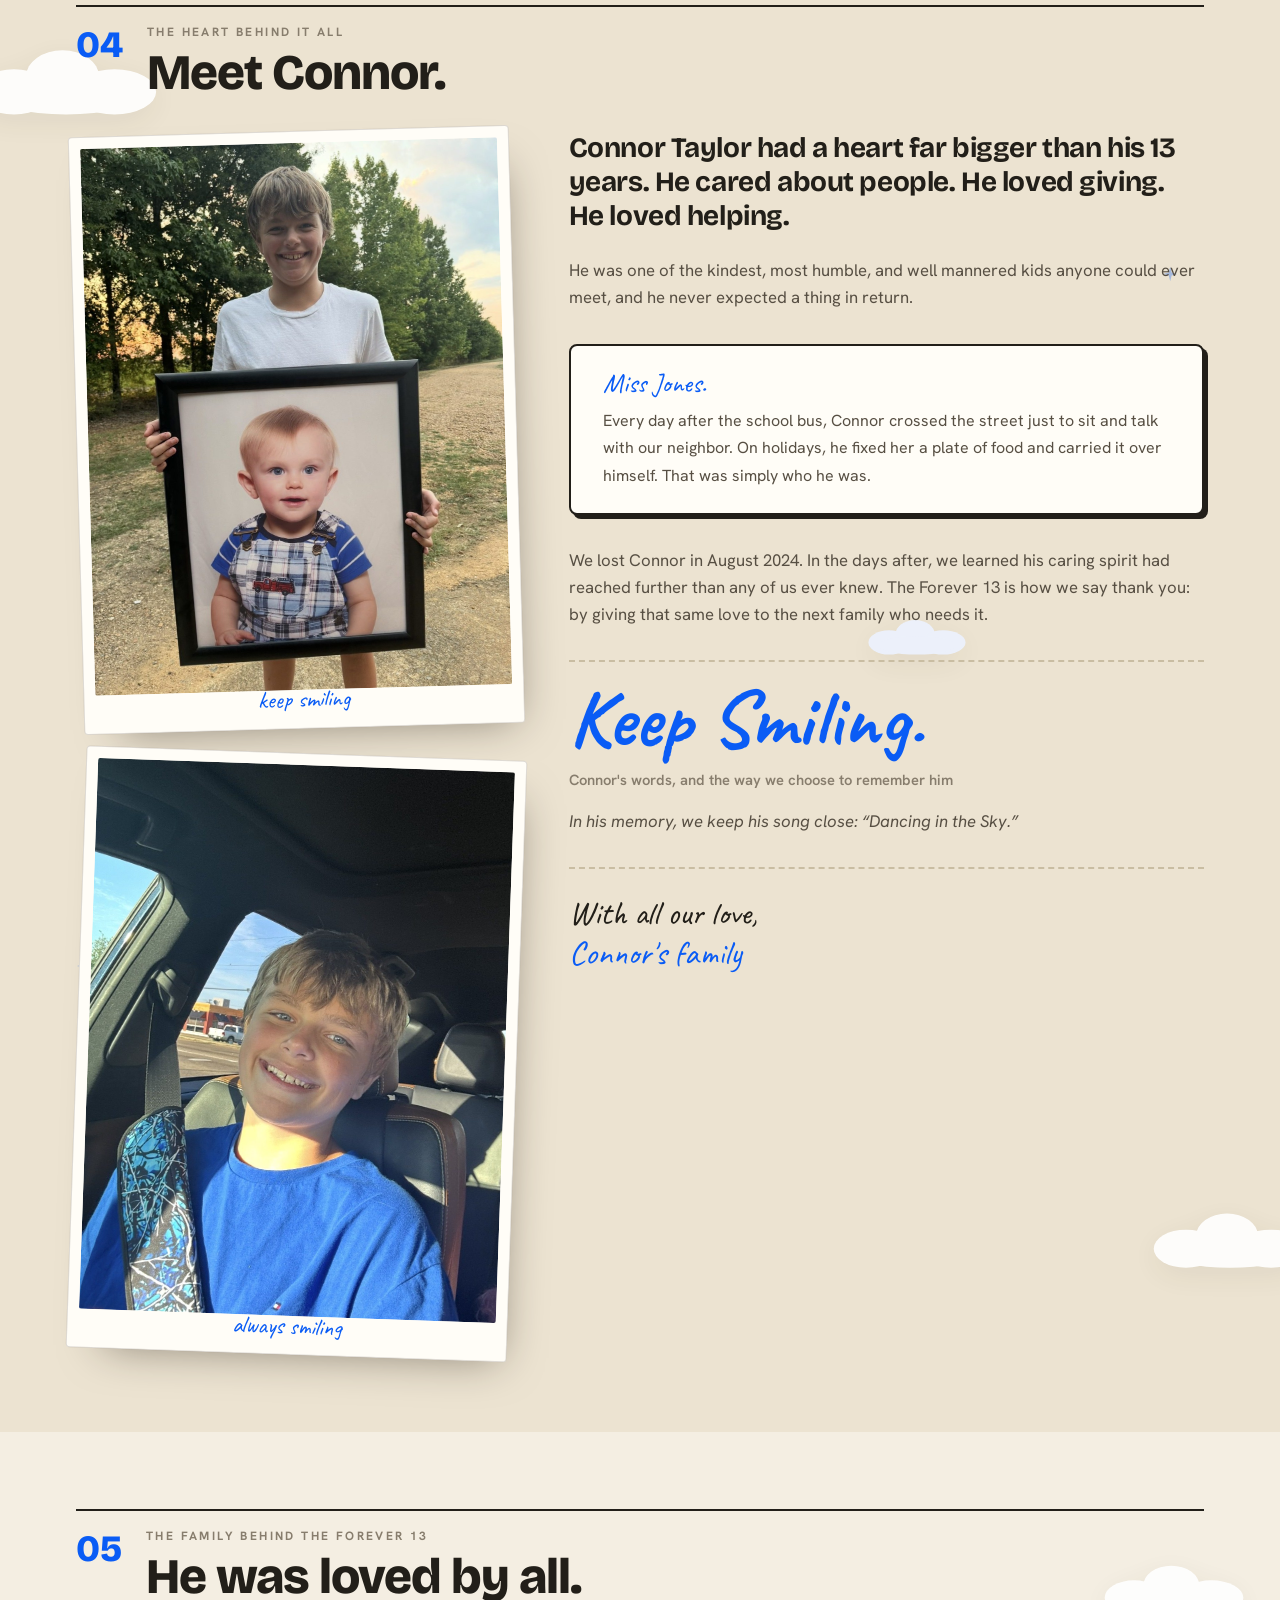
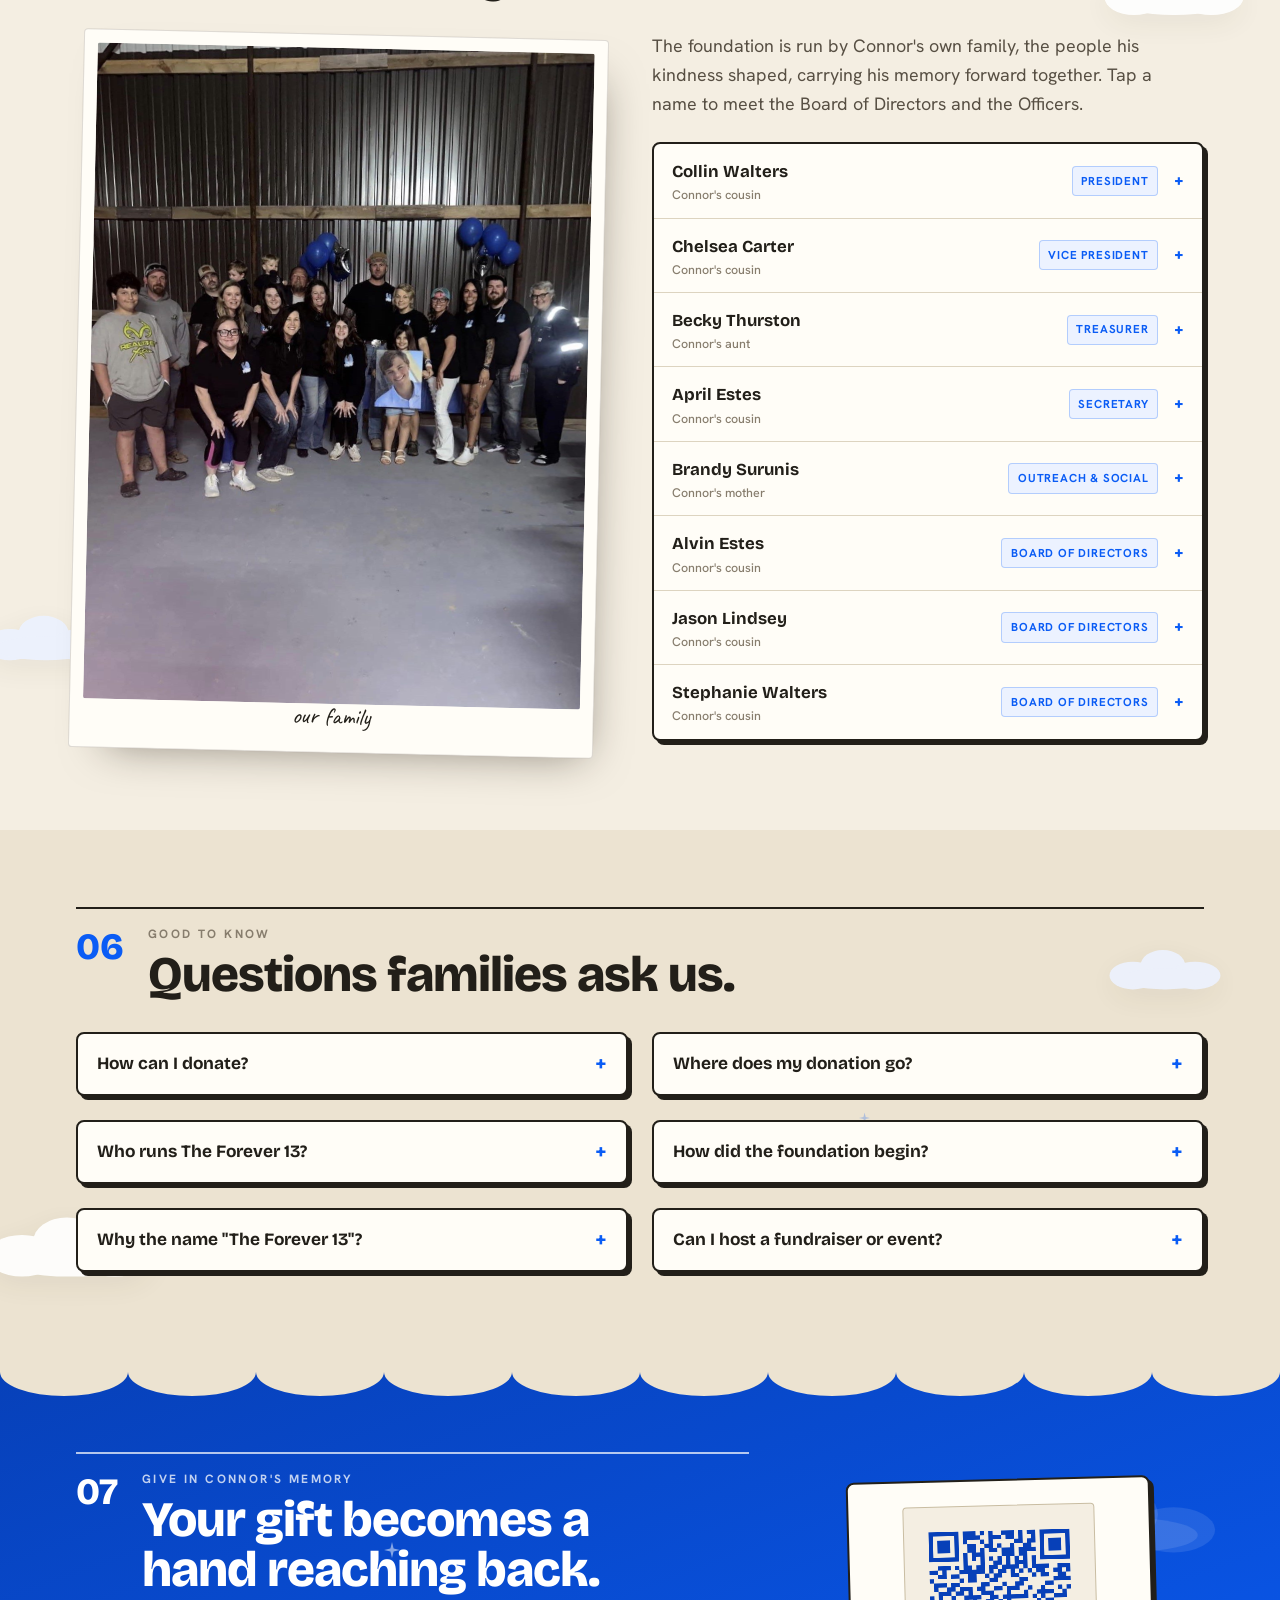
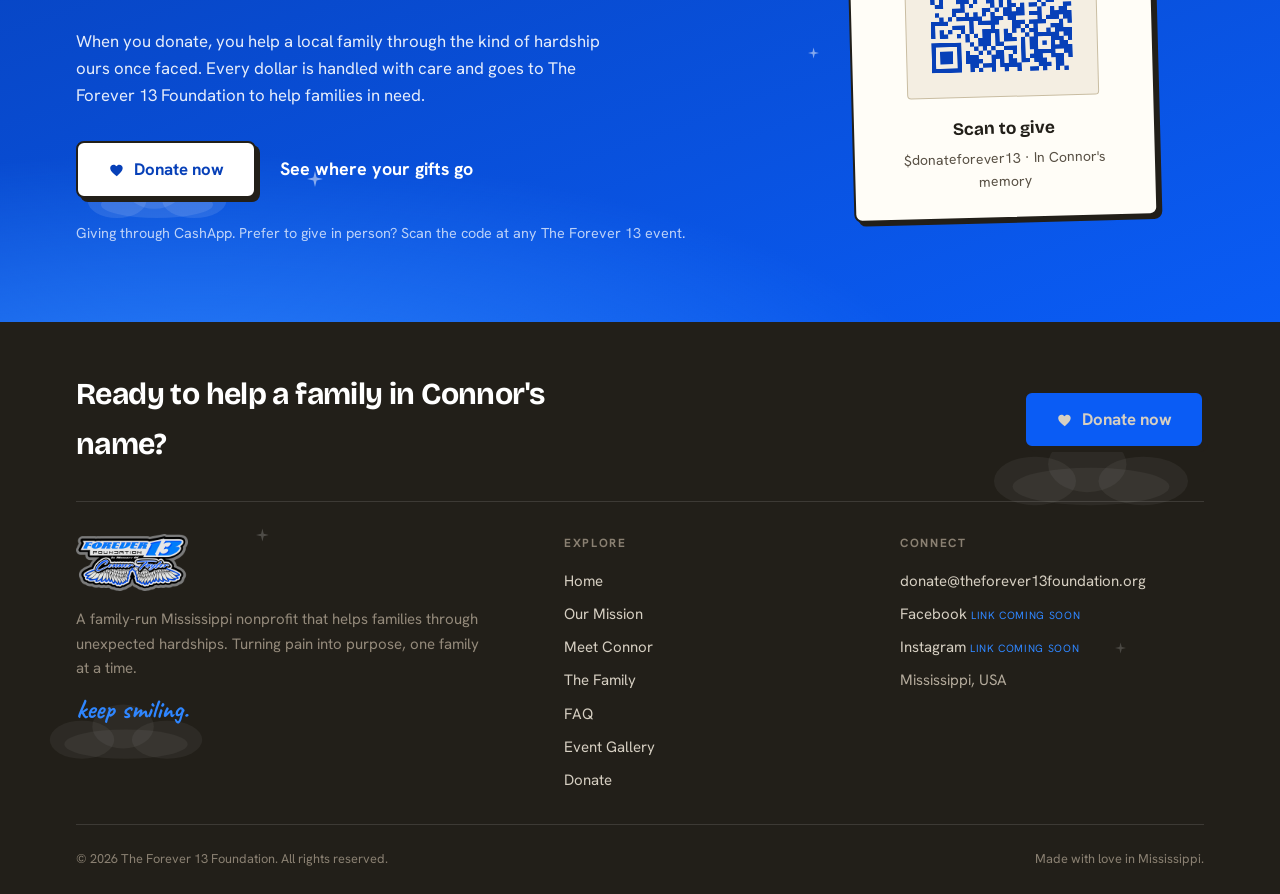
==== commit a8034453: "Point donations at CashApp $donateforever13 New cashtag replaces $theforever13 in the donate config " ====
--- a/index.html
+++ b/index.html
@@ -576,10 +576,10 @@
           </div>
           <div class="give__card sa-pop">
             <div class="qr">
-              <img src="assets/img/donate-qr.png" alt="Scan to donate to $theforever13 on CashApp" width="462" height="462" loading="lazy" />
+              <img src="assets/img/donate-qr.png" alt="Scan to donate to $donateforever13 on CashApp" width="462" height="462" loading="lazy" />
             </div>
             <b>Scan to give</b>
-            <p>$theforever13 &middot; In Connor's memory</p>
+            <p>$donateforever13 &middot; In Connor's memory</p>
           </div>
         </div>
       </section>
